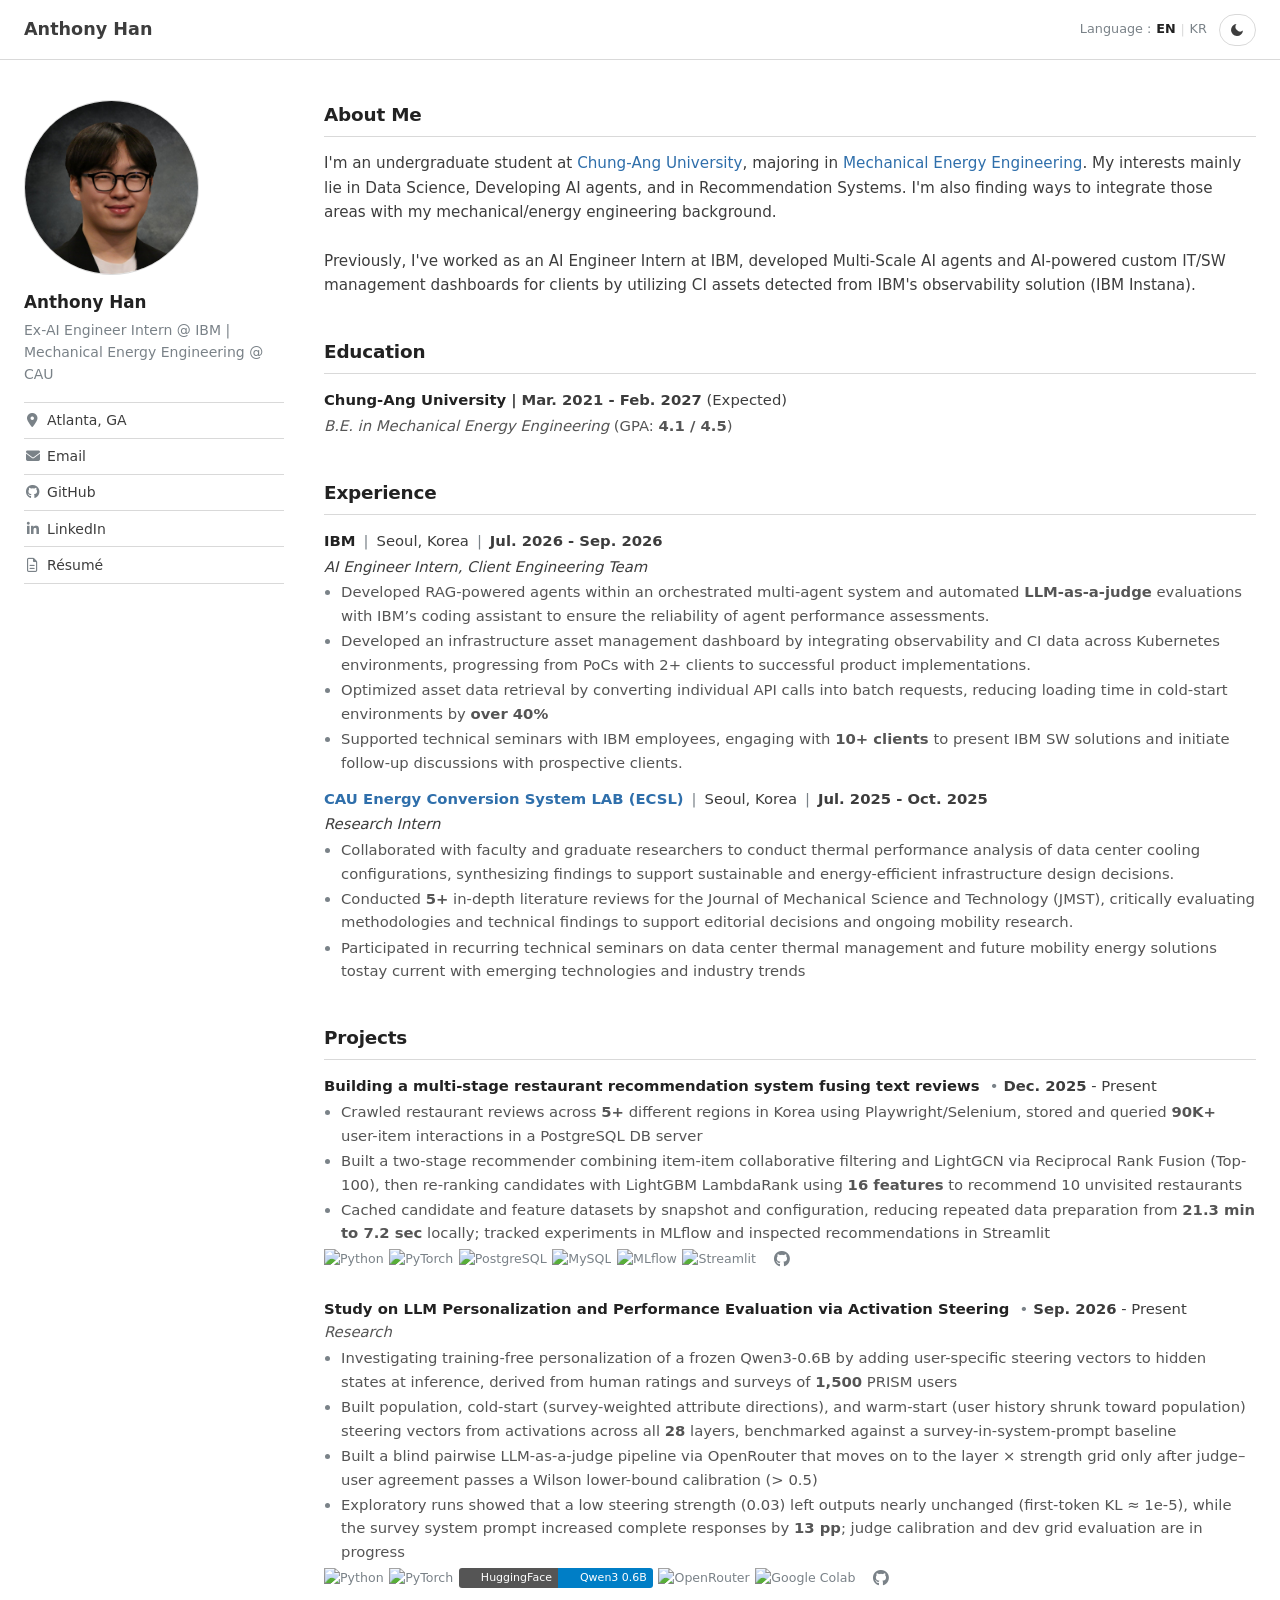
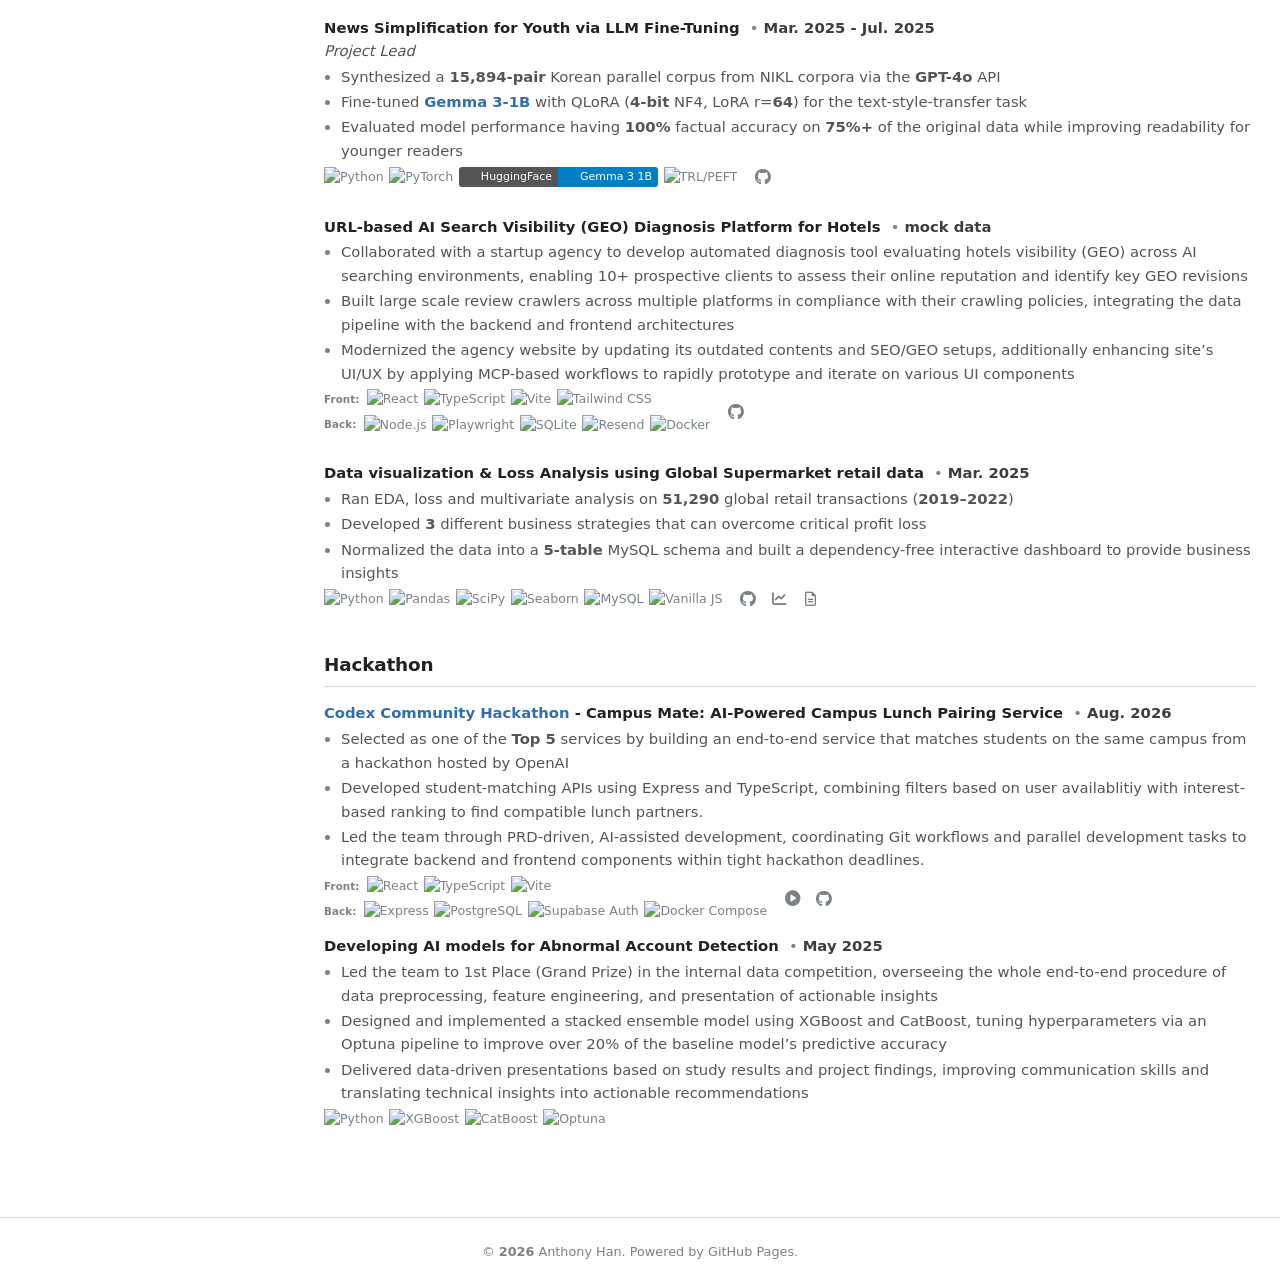
==== index.html @ dbdeabed "a" ====
<!DOCTYPE html>
<html lang="ko" class="no-js" data-theme="light" data-lang="ko"><head>
<meta charset="utf-8">
<meta name="viewport" content="width=device-width, initial-scale=1.0">
<script src="assets/js/analytics.js"></script>

  <!-- ==== EDIT: 사이트 제목 / 설명 ==== -->
  <title>Anthony Han</title>
  <meta name="description" content="Personal homepage">
  <meta name="author" content="Anthony Han">

  <meta property="og:type" content="website">
  <meta property="og:title" content="Anthony Han">
  <meta property="og:description" content="Personal homepage">
  <!-- EDIT: 커스텀 도메인을 다시 연결하면 아래 두 주소도 같이 바꿔주세요 -->
  <meta property="og:url" content="https://han942.github.io/website/">

  <link rel="canonical" href="https://han942.github.io/website/">
  <link rel="stylesheet" as="style" crossorigin href="https://cdn.jsdelivr.net/gh/orioncactus/pretendard@v1.3.9/dist/web/variable/pretendardvariable.min.css">
  <link rel="stylesheet" href="assets/css/style.css">
  <link rel="stylesheet" href="https://cdn.jsdelivr.net/npm/@fortawesome/fontawesome-free@6/css/all.min.css" as="style" onload="this.onload=null;this.rel='stylesheet'">
  <noscript><link rel="stylesheet" href="https://cdn.jsdelivr.net/npm/@fortawesome/fontawesome-free@6/css/all.min.css"></noscript>

  <!-- 저장된 테마/언어를 렌더링 전에 적용 (깜빡임 방지) -->
  <script>
    (function () {
      var d = document.documentElement;

      var theme = localStorage.getItem('theme');
      if (theme !== 'dark' && theme !== 'light') {
        theme = window.matchMedia('(prefers-color-scheme: dark)').matches ? 'dark' : 'light';
      }
      d.setAttribute('data-theme', theme);

      // 첫 화면은 항상 영어로 시작한다.
      // Always open the homepage in English. The language switch remains
      // available for the current session.
      var lang = 'en';
      d.setAttribute('data-lang', lang);
      d.lang = lang;
    })();
  </script>
</head>

<body>
  <!-- ============================= MASTHEAD ============================= -->
  <div class="masthead">
    <div class="masthead__inner-wrap">
      <a class="site-title" href="./"><span class="en">Anthony Han</span><span class="ko">한승원</span></a>

      <div class="masthead__actions">
        <!-- 언어 전환: 현재 언어가 강조 표시됨 -->
        <div class="lang-switch">
          <span class="lang-switch__label">Language :</span>
          <button class="lang-opt" type="button" data-set-lang="en">EN</button>
          <span class="lang-switch__sep">|</span>
          <button class="lang-opt" type="button" data-set-lang="ko">KR</button>
        </div>
        <!-- 다크 모드 전환 -->
        <button id="theme-toggle" class="icon-btn" type="button" aria-label="Toggle dark mode">
          <svg class="icon-moon" viewBox="0 0 24 24" width="16" height="16" aria-hidden="true">
            <path fill="currentColor" d="M21 12.8A9 9 0 1 1 11.2 3a7 7 0 0 0 9.8 9.8z"></path>
          </svg>
          <svg class="icon-sun" viewBox="0 0 24 24" width="16" height="16" aria-hidden="true">
            <circle cx="12" cy="12" r="4.2" fill="currentColor"></circle>
            <g stroke="currentColor" stroke-width="1.8" stroke-linecap="round">
              <path d="M12 2.5v2.2M12 19.3v2.2M4.2 4.2l1.6 1.6M18.2 18.2l1.6 1.6M2.5 12h2.2M19.3 12h2.2M4.2 19.8l1.6-1.6M18.2 5.8l1.6-1.6"></path>
            </g>
          </svg>
        </button>
      </div>
    </div>
  </div>

  <div id="main" class="initial-content">
    <div class="page__wrap">

      <!-- ============================ SIDEBAR ============================ -->
      <aside class="sidebar sticky">
        <div class="author">
          <div class="author__avatar">
            <!-- EDIT: 프로필 사진은 assets/images/anthony_image.jpg 파일을 교체 -->
            <img src="assets/images/anthony_image.jpg" alt="Profile photo">
          </div>

          <div class="author__content">
            <h3 class="author__name"><span class="en">Anthony Han</span><span class="ko">한승원</span></h3>
            <!-- EDIT: 한 줄 소개 (직함 @ 소속) -->
            <div class="author__bio">
              <p>
                <span class="en">Ex-AI Engineer Intern @ IBM | Mechanical Energy Engineering @ CAU</span><span class="ko">Ex-AI Engineer Intern @ IBM | Mechanical Energy Engineering @ CAU</span>
              </p>
            </div>
          </div>

          <div class="author__urls-wrapper">
            <ul class="author__urls social-icons">
              <!-- EDIT: 위치 / 링크들. 필요 없는 항목은 <li> 통째로 삭제 -->
              <li><i class="fas fa-fw fa-map-marker-alt" aria-hidden="true"></i><span class="en">Atlanta, GA</span><span class="ko">Atlanta, GA</span></li>
              <li><a href="mailto:hananthony1@gmail.com"><i class="fas fa-fw fa-envelope" aria-hidden="true"></i><span class="label"><span class="en">Email</span><span class="ko">Email</span></span></a></li>
              <li><a href="https://github.com/han942"><i class="fab fa-fw fa-github" aria-hidden="true"></i><span class="label">GitHub</span></a></li>
              <li><a href="https://www.linkedin.com/in/anthonyseunghan/"><i class="fab fa-fw fa-linkedin-in" aria-hidden="true"></i><span class="label">LinkedIn</span></a></li>
              <li><a href="assets/files/cv.pdf"><i class="far fa-fw fa-file-alt" aria-hidden="true"></i><span class="label"><span class="en">Résumé</span><span class="ko">Résumé</span></span></a></li>
            </ul>
          </div>
        </div>
      </aside>

      <!-- ============================ CONTENT ============================ -->
      <article class="page">
        <section class="page__content">

          <!-- ------------------------- ABOUT ME ------------------------- -->
          <div id="about" class="section">
            <h5 class="section-title"><span class="en">About Me</span><span class="ko">소개</span></h5>
            <hr class="sep">
            <!-- EDIT: 자기소개 문단. 현재 소속/전공 → 관심 분야 → 하고 있는 일 순서로 쓰면 자연스럽습니다. -->
            <p class="en">
              I'm an undergraduate student at <a href="https://neweng.cau.ac.kr/index.do">Chung-Ang University</a>, majoring in
              <a href="https://www.cau.ac.kr/cms/FR_CON/index.do?CONTENTS_NO=5&amp;MENU_ID=1030&amp;P_TAB_NO=5&amp;TAB_NO=0">Mechanical Energy Engineering</a>. My interests mainly lie in
              Data Science, Developing AI agents, and in Recommendation Systems. I'm also finding ways to integrate those areas with my mechanical/energy engineering background.<br> <br>
              Previously, I've worked as an AI Engineer Intern at IBM, developed Multi-Scale AI agents and
              AI-powered custom IT/SW management dashboards for clients by utilizing CI assets detected from IBM's observability solution (IBM Instana).
            </p>
            <p class="ko">
              저는<a href="https://neweng.cau.ac.kr/index.do"> 중앙대학교 </a>에서 <a href="https://www.cau.ac.kr/cms/FR_CON/index.do?CONTENTS_NO=5&amp;MENU_ID=1030&amp;P_TAB_NO=5&amp;TAB_NO=0">에너지시스템공학부 발전기계전공</a>을 전공하고 있는 한승원 입니다.
              데이터 사이언스, AI 에이전트 개발, 추천 시스템 분야에 관심이 있으며, 동시에 이 분야들을 기계공학 지식과 접목할
              방법을 찾고 있습니다. <br><br>
              이전에 IBM에서 AI 엔지니어 인턴으로 일하며 사내 Multi-Scale AI Agent를 개발 및 평가하고, IBM Instana에서 감지한 CI 정보를 토대로
              AI 기술을 활용하여 기업용 IT 자산관리 (ITAM) Custom 대시보드를 개발한 경험이 있습니다.
            </p>
          </div>

          <!-- ------------------------- EDUCATION ------------------------ -->
          <div id="edu" class="section">
            <h5 class="section-title"><span class="en">Education</span><span class="ko">학력</span></h5>
            <hr class="sep">
            <ul class="my_list no-top-level-bullets">
              <li>
                <strong class="title"><span class="en">Chung-Ang University</span><span class="ko">중앙대학교 </span></strong><b> |</b>&nbsp;<span class="en"><strong>Mar. 2021 - Feb. 2027</strong> (Expected)</span><span class="ko"><strong>2021. 3 - 2027. 2</strong> (Expected)</span>
                <ul class="inner-ul">
                  <li class="inner-li">
                    <span class="en"><i>B.E. in Mechanical Energy Engineering</i> (GPA: <strong>4.1 / 4.5</strong>)</span><span class="ko"><i>B.E. - 에너지시스템공학부 발전기계전공</i> (학점: <strong>4.1 / 4.5</strong>)</span>
                  </li>
                </ul>
              </li>
              <li class="education-high-school">
                <strong class="title"><span class="en">Joong-Dong High School</span><span class="ko">중동고등학교 |&nbsp;</span></strong><span class="ko"><strong>2018. 3 - 2021. 2</strong></span>
                <ul class="inner-ul">
                  <li class="inner-li"><span class="en"><i>Natural Science Track</i></span><span class="ko"></span></li>
                </ul>
              </li>
            </ul>
          </div>

          <!-- ------------------------ EXPERIENCES ----------------------- -->
          <div id="exp" class="section">
            <h5 class="section-title"><span class="en">Experience</span><span class="ko">경력</span></h5>
            <hr class="sep">
            <ul class="my_list no-top-level-bullets">
              <li>
                <div class="experience-heading">
                  <strong class="title"><span class="en">IBM</span><span class="ko">IBM</span></strong>
                  <span class="experience-sep" aria-hidden="true">|</span>
                  <span class="experience-location en">Seoul, Korea</span><span class="experience-location ko">Seoul, Korea</span>
                  <span class="experience-sep" aria-hidden="true">|</span><span class="experience-date en"><strong>Jul. 2026 - Sep. 2026</strong></span><span class="experience-date ko"><strong>Jul. 2026 - Sep. 2026</strong></span>
                  <span class="experience-role en"><i>AI Engineer Intern, Client Engineering Team</i></span><span class="experience-role ko"><i>AI Engineer Intern, Client Engineering Team</i></span>
                </div>
                <ul class="inner-ul bullets">
                  <li class="inner-li">
                    <span class="en">Developed RAG-powered agents within an orchestrated multi-agent system and automated <strong>LLM-as-a-judge</strong> evaluations with IBM’s coding assistant to ensure the reliability of agent performance assessments.</span>
                    <span class="ko">Agentic workflow 및 Vector DB (Milvus,Astra)를 비롯한 RAG 기술을 활용하여 Multi-Agent 시스템을 구축하고, trace 정보를 활용하여 각 Agent 간 평가 프로세스를 표준화하고 빠른 개발이 가능하게 함</span>
                </li>
                  <li class="inner-li">
                    <span class="en">Developed an infrastructure asset management dashboard by integrating observability and CI data across Kubernetes environments, progressing from PoCs with 2+ clients to successful product implementations.</span>
                      <span class="ko">IBM Instana의 CI 자산 데이터를 활용한 AI 기반 Custom 대시보드 구축 및 <b>2+</b>&nbsp;고객사에 PoC (개념 검증) 진행</span>
                  </li>
                  <li class="inner-li">
                    <span class="en">Optimized asset data retrieval by converting individual API calls into batch requests, reducing loading time in cold-start environments by <b>over 40%</b></span>
                    <span class="ko">자산 API 호출 과정을 개선하여 첫 화면까지의 로딩 시간을 90% 이상 단축하고, 전체 자산 수집 시간을 40% 이상 단축함</span>
                  </li>
                  <li class="inner-li">
                    <span class="en">Supported technical seminars with IBM employees, engaging with <b>10+ clients</b> to present IBM SW solutions and initiate follow-up discussions with prospective clients.</span>
                    <span class="ko">IBM SW 제품을 소개하는 세미나 및 컨퍼런스에 참석하여 10개 이상의 실무 담당자에게 제품을 소개하고, 이후 제품 도입 미팅을 주선함</span>
                  </li>
                </ul>
              </li>
              <li>
                <div class="experience-heading">
                  <strong class="title"><span class="en"><a href="https://ecsl.cau.ac.kr/">CAU Energy Conversion System LAB (ECSL)</a></span><span class="ko"><a href="https://ecsl.cau.ac.kr/">CAU Energy Conversion System LAB (ECSL)</a></span></strong>
                  <span class="experience-sep" aria-hidden="true">|</span>
                  <span class="experience-location en">Seoul, Korea</span><span class="experience-location ko">Seoul, Korea</span>
                  <span class="experience-sep" aria-hidden="true">|</span><span class="experience-date en"><strong>Jul. 2025 - Oct. 2025</strong></span><span class="experience-date ko"><strong>Jul. 2025 - Oct. 2025</strong></span>
                  <span class="experience-role en"><i>Research Intern</i></span><span class="experience-role ko"><i>Research Intern</i></span>
                </div>
                <ul class="inner-ul bullets">
                  <li class="inner-li">
                    <span class="en">Collaborated with faculty and graduate researchers to conduct thermal performance analysis of data center cooling configurations, synthesizing findings to support sustainable and energy-efficient infrastructure design decisions.</span>
                    <span class="ko">한국 전기 연구원에서 발표된 보고서를 바탕으로 폐 석탄 화력 발전소를 지속 가능한 AI 데이터 센터로 변환하는 사업의 기술 검토 수행 및
                      Meta(사)의 맴브레인 기반 <a href="https://engineering.fb.com/2018/06/05/data-center-engineering/statepoint-liquid-cooling/">State-Point Liquid Cooling(SPLC)</a> 냉각 방식을 차용하여 고밀도 AI 데이터 센터의 효율적 열 관리에 기여
                    </span>
                  </li>
                  <li class="inner-li">
                    <span class="en">Conducted <strong>5+</strong> in-depth literature reviews for the Journal of Mechanical Science and Technology (JMST), critically
                    evaluating methodologies and technical findings to support editorial decisions and ongoing mobility research.</span>
                    <span class="ko">대한기계학회 영문 학술지 (<i>JMST</i>)에 투고되는 <strong>5편 이상</strong>의 논문 리뷰 및 해당 방법론, 기술적 결과에 대한 비판적 평가를 통해 논문 승인 과정에 참여함</span>
                  </li>
                  <li class="inner-li">
                    <span class="en"> Participated in recurring technical seminars on data center thermal management and future mobility energy solutions tostay current with emerging technologies and industry trends</span>
                    <span class="ko">연구실 구성원과 협력하여 데이터 센터 냉각 기술에 대한 열 성능 분석을 통해 지속가능한 효율적인 에너지 인프라 설계의 의사결정에 관여함</span>
                  </li>
                </ul>
              </li>
            </ul>
          </div>

          <!-- ------------------------- PROJECTS ------------------------- -->
          <div id="projects" class="section">
            <h5 class="section-title"><span class="en">Projects</span><span class="ko">프로젝트</span></h5>
            <hr class="sep">
            <ul class="my_list no-top-level-bullets">
              <li>
                <strong class="title">
                  <span class="en">Building a multi-stage restaurant recommendation system fusing text reviews</span>
                  <span class="ko">방문·평점 이력 기반 Multi-Stage 맛집 추천 시스템 개발</span>
                </strong>
                <span class="dot-sep">•</span><span class="en"><strong>Dec. 2025</strong> - Present</span><span class="ko"><strong>2025. 12</strong> - 현재</span>
                <ul class="inner-ul bullets">
                  <li class="inner-li">
                    <span class="en">Crawled restaurant reviews across <strong>5+</strong> different regions in Korea using Playwright/Selenium, stored and queried <strong>90K+</strong> user-item interactions in a PostgreSQL DB server</span>
                    <span class="ko"> 전국 5개 지역을 대상으로 Selenium 맛집 사이트의 자동화 크롤링을 통해 데이터를 수집하고, 이를 PostgreSQL DB에 저장하여 실 사용자 리뷰 데이터셋을 구축함</span>
                  </li>
                  <li class="inner-li">
                    <span class="en">Built a two-stage recommender combining item-item collaborative filtering and LightGCN via Reciprocal Rank Fusion (Top-100), then re-ranking candidates with LightGBM LambdaRank using <strong>16 features</strong> to recommend 10 unvisited restaurants</span>
                    <span class="ko">Item-item 협업 필터링과 LightGCN의 후보 순위를 RRF로 결합하고(Top-100), <strong>16개 feature</strong>를 활용한 LightGBM LambdaRank 재정렬로 미방문 식당 10개를 추천하는 2-Stage 시스템을 구현함</span>
                  </li>
                  <li class="inner-li">
                    <span class="en">Cached candidate and feature datasets by snapshot and configuration, reducing repeated data preparation from <strong>21.3 min to 7.2 sec</strong> locally; tracked experiments in MLflow and inspected recommendations in Streamlit</span>
                    <span class="ko">Snapshot·설정별 후보와 feature 데이터를 캐싱하여 로컬 반복 실행의 데이터 준비 시간을 <strong>21.3분에서 7.2초</strong>로 단축하고, MLflow 실험 추적과 Streamlit 추천 결과 조회 기능을 구축함</span>
                  </li>
                </ul>
                <div class="meta">
                  <span class="tech-stack" aria-label="Tech stack">
                    <img src="https://img.shields.io/badge/Python-3776AB?logo=python&amp;logoColor=white" alt="Python" loading="lazy">
                    <img src="https://img.shields.io/badge/PyTorch-EE4C2C?logo=pytorch&amp;logoColor=white" alt="PyTorch" loading="lazy">
                    <img src="https://img.shields.io/badge/PostgreSQL-336791?logo=postgresql&amp;logoColor=white" alt="PostgreSQL" loading="lazy">
                    <img src="https://img.shields.io/badge/MySQL-4479A1?logo=mysql&amp;logoColor=white" alt="MySQL" loading="lazy">
                    <img src="https://img.shields.io/badge/MLflow-0194E2?logo=mlflow&amp;logoColor=white" alt="MLflow" loading="lazy">
                    <img src="https://img.shields.io/badge/Streamlit-FF4B4B?logo=streamlit&amp;logoColor=white" alt="Streamlit" loading="lazy">
                  </span>
                  <a class="project-link project-link--code" href="https://github.com/han942/ai-ds-projects/tree/main/projects/rating_recsys" title="View source code on GitHub">
                    <i class="fab fa-github" aria-hidden="true"></i>
                    <span class="sr-only en">Code</span><span class="sr-only ko">코드</span>
                  </a>
                </div>
              </li>
              <li>
                <strong class="title">
                  <span class="en">Study on LLM Personalization and Performance Evaluation via Activation Steering</span>
                  <span class="ko">Activation Steering을 활용한 LLM 개인화 및 성능에 대한 연구</span>
                </strong>
                <span class="dot-sep">•</span><span class="en"><strong>Sep. 2026</strong> - Present</span><span class="ko"><strong>2026. 9</strong> - 현재</span>
                <div class="role"><i><span class="en">Research</span><span class="ko">연구</span></i></div>
                <ul class="inner-ul bullets">
                  <li class="inner-li">
                    <span class="en">Investigating training-free personalization of a frozen Qwen3-0.6B by adding user-specific steering vectors to hidden states at inference, derived from human ratings and surveys of <strong>1,500</strong> PRISM users</span>
                    <span class="ko">가중치 학습 없이, PRISM 사용자 <strong>1,500명</strong>의 평점·설문으로 만든 사용자별 방향 벡터를 추론 시 hidden state에 더해 고정된 Qwen3-0.6B의 응답을 개인화하는 방법을 연구 중</span>
                  </li>
                  <li class="inner-li">
                    <span class="en">Built population, cold-start (survey-weighted attribute directions), and warm-start (user history shrunk toward population) steering vectors from activations across all <strong>28</strong> layers, benchmarked against a survey-in-system-prompt baseline</span>
                    <span class="ko"><strong>28개</strong> 레이어 전체의 활성값으로 population, cold-start(설문 가중 attribute 방향), warm-start(사용자 이력 + population 수축) steering 벡터를 구성하고, 설문을 system prompt로 넣는 방식과 비교함</span>
                  </li>
                  <li class="inner-li">
                    <span class="en">Built a blind pairwise LLM-as-a-judge pipeline via OpenRouter that moves on to the layer × strength grid only after judge–user agreement passes a Wilson lower-bound calibration (&gt; 0.5)</span>
                    <span class="ko">OpenRouter 기반 LLM-as-a-judge 쌍비교 파이프라인(조건 비공개, A/B 순서 무작위)을 구축하고, judge–사용자 일치도의 Wilson 하한이 0.5를 넘을 때만 레이어 × 강도 탐색으로 넘어가도록 설계함</span>
                  </li>
                  <li class="inner-li">
                    <span class="en">Exploratory runs showed that a low steering strength (0.03) left outputs nearly unchanged (first-token KL ≈ 1e-5), while the survey system prompt increased complete responses by <strong>13 pp</strong>; judge calibration and dev grid evaluation are in progress</span>
                    <span class="ko">탐색 평가에서 낮은 강도(0.03)는 출력을 거의 바꾸지 못했고(첫 토큰 KL ≈ 1e-5), 설문 system prompt는 완결 응답을 <strong>13%p</strong> 늘림을 확인함. 현재 judge calibration과 dev grid 평가를 진행 중</span>
                  </li>
                </ul>
                <div class="meta">
                  <span class="tech-stack" aria-label="Tech stack">
                    <img src="https://img.shields.io/badge/Python-3776AB?logo=python&amp;logoColor=white" alt="Python" loading="lazy">
                    <img src="https://img.shields.io/badge/PyTorch-EE4C2C?logo=pytorch&amp;logoColor=white" alt="PyTorch" loading="lazy">
                    <span class="model-badge" aria-label="Hugging Face, Qwen3 0.6B">
                      <span class="model-badge__label">
                        <img src="https://cdn.simpleicons.org/huggingface/FFFFFF" alt="" aria-hidden="true" loading="lazy">
                        HuggingFace
                      </span>
                      <span class="model-badge__model">
                        <img src="https://cdn.simpleicons.org/qwen/FFFFFF" alt="" aria-hidden="true" loading="lazy">
                        Qwen3 0.6B
                      </span>
                    </span>
                    <img src="https://img.shields.io/badge/OpenRouter-6467F2?logo=openrouter&amp;logoColor=white" alt="OpenRouter" loading="lazy">
                    <img src="https://img.shields.io/badge/Google%20Colab-F9AB00?logo=googlecolab&amp;logoColor=black" alt="Google Colab" loading="lazy">
                  </span>
                  <a class="project-link project-link--code" href="https://github.com/han942/Personalized_LLM_Research/tree/llm/seungwon" title="View source code on GitHub">
                    <i class="fab fa-github" aria-hidden="true"></i>
                    <span class="sr-only en">Code</span><span class="sr-only ko">코드</span>
                  </a>
                </div>
              </li>
              <li>
                <strong class="title">
                  <span class="en">News Simplification for Youth via LLM Fine-Tuning</span>
                  <span class="ko">LLM Fine tuning을 활용한 청소년 맞춤 뉴스 번역</span>
                </strong>
                <span class="dot-sep">•</span><span class="en"><strong>Mar. 2025 - Jul. 2025</strong></span><span class="ko"><strong>2025. 3 - 2025. 7</strong></span>
                <div class="role"><i><span class="en">Project Lead</span><span class="ko">Project Lead</span></i></div>
                <ul class="inner-ul bullets">
                  <li class="inner-li">
                    <span class="en">Synthesized a <strong>15,894-pair</strong> Korean parallel corpus from NIKL corpora via the <strong>GPT-4o</strong> API</span>
                    <span class="ko">국립국어원 말뭉치 데이터와 <strong>GPT-4o</strong> API를 활용해 모델 학습을 위한 <strong>15,894쌍</strong>의 한국어 병렬 코퍼스 구축</span>
                  </li>
                  <li class="inner-li">
                    <span class="en">Fine-tuned <a href="https://huggingface.co/google/gemma-3-1b-it"><strong>Gemma 3-1B</strong></a> with QLoRA (<strong>4-bit</strong> NF4, LoRA r=<strong>64</strong>) for the text-style-transfer task</span>
                    <span class="ko"><a href="https://huggingface.co/google/gemma-3-1b-it"><strong>Gemma 3-1B</strong></a>를 QLoRA(<strong>4-bit</strong> NF4, LoRA r=<strong>64</strong>)로 Fine-tuning하여 청소년에 맞는 어휘로 변환 (Text-Style-Transfer)&nbsp;</span>
                  </li>
                  <li class="inner-li">
                    <span class="en">Evaluated model performance having <strong>100%</strong> factual accuracy on <strong>75%+</strong> of the original data while improving readability for younger readers</span>
                    <span class="ko">전체 데이터의 <strong>75%+</strong>가 넘는 샘플에서 원문의 숫자, 금액, 비율을 100% 보존하면서 어려운 한자 및 행정 용어를 청소년 수준에 맞게 순화함</span>
                  </li>
                </ul>
                <div class="meta">
                  <span class="tech-stack" aria-label="Tech stack">
                    <img src="https://img.shields.io/badge/Python-3776AB?logo=python&amp;logoColor=white" alt="Python" loading="lazy">
                    <img src="https://img.shields.io/badge/PyTorch-EE4C2C?logo=pytorch&amp;logoColor=white" alt="PyTorch" loading="lazy">
                    <span class="model-badge" aria-label="Hugging Face, Google Gemini, Gemma 3 1B">
                      <span class="model-badge__label">
                        <img src="https://cdn.simpleicons.org/huggingface/FFFFFF" alt="" aria-hidden="true" loading="lazy">
                        HuggingFace
                      </span>
                      <span class="model-badge__model">
                        <img src="https://cdn.simpleicons.org/googlegemini/FFFFFF" alt="" aria-hidden="true" loading="lazy">
                        Gemma 3 1B
                      </span>
                    </span>
                    <img src="https://img.shields.io/badge/TRL%2FPEFT-E36209?logo=huggingface&amp;logoColor=white" alt="TRL/PEFT" loading="lazy">
                  </span>
                  <a class="project-link project-link--code" href="https://github.com/han942/ai-ds-projects/tree/main/projects/NLP_Newspaper_CUAI" title="View source code on GitHub">
                    <i class="fab fa-github" aria-hidden="true"></i>
                    <span class="sr-only en">Code</span><span class="sr-only ko">코드</span>
                  </a>
                </div>
              </li>
              <li>
                <!-- EDIT: <mock data> 부분(기간, bullet)을 실제 내용으로 교체 -->
                <strong class="title">
                  <span class="en">URL-based AI Search Visibility (GEO) Diagnosis Platform for Hotels</span>
                  <span class="ko">URL 기반 호텔 AI 검색 노출도(GEO) 진단 파이프라인 구축</span>
                </strong>
                <span class="dot-sep">•</span><span class="en"><strong>mock data</strong></span><span class="ko"><strong>&lt;mock data&gt;</strong></span>
                <ul class="inner-ul bullets">
                  <li class="inner-li">
                    <span class="en">Collaborated with a startup agency to develop automated diagnosis tool evaluating hotels visibility (GEO) across AI searching environments, enabling 10+ prospective clients to assess their online reputation and identify key GEO revisions</span>
                    <span class="ko">(주) Kaicore와 협업하여 AI 검색 환경에서 호텔의 노출도 GEO를 평가하는 자동 진단 도구를 개발하고, 10곳 이상의 고객사의 온라인 평판을 분석하고 핵심 개선 사항을 도출할 수 있도록 지원함</span>
                  </li>
                  <li class="inner-li">
                    <span class="en">Built large scale review crawlers across multiple platforms in compliance with their crawling policies, integrating the data pipeline with the backend and frontend architectures</span>
                    <span class="ko">사용자 친화적인 UI/UX를 중심으로 Agency 웹사이트를 개선하고, 오픈소스 AI 에이전트 기반 디자인 개발 도구와 MCP workflow를 활용해 다양한 컴포넌트를 신속하게 적용하여 고도화함</span>
                  </li>
                  <li class="inner-li">
                    <span class="en">Modernized the agency website by updating its outdated contents and SEO/GEO setups, additionally enhancing site’s UI/UX by applying MCP-based workflows to rapidly prototype and iterate on various UI components</span>
                    <span class="ko">&lt;mock data&gt;</span>
                  </li>
                </ul>
                <div class="meta">
                  <span class="tech-stack tech-stack--grouped" aria-label="Tech stack">
                    <span class="tech-stack-group">
                      <span class="tech-stack-label"><span class="en">Front:</span><span class="ko">프론트:</span></span>
                      <span class="tech-stack-items">
                        <img src="https://img.shields.io/badge/React-20232A?logo=react&amp;logoColor=61DAFB" alt="React" loading="lazy">
                        <img src="https://img.shields.io/badge/TypeScript-3178C6?logo=typescript&amp;logoColor=white" alt="TypeScript" loading="lazy">
                        <img src="https://img.shields.io/badge/Vite-646CFF?logo=vite&amp;logoColor=white" alt="Vite" loading="lazy">
                        <img src="https://img.shields.io/badge/Tailwind%20CSS-06B6D4?logo=tailwindcss&amp;logoColor=white" alt="Tailwind CSS" loading="lazy">
                      </span>
                    </span>
                    <span class="tech-stack-group">
                      <span class="tech-stack-label"><span class="en">Back:</span><span class="ko">백엔드:</span></span>
                      <span class="tech-stack-items">
                        <img src="https://img.shields.io/badge/Node.js-339933?logo=nodedotjs&amp;logoColor=white" alt="Node.js" loading="lazy">
                        <img src="https://img.shields.io/badge/Playwright-2EAD33" alt="Playwright" loading="lazy">
                        <img src="https://img.shields.io/badge/SQLite-003B57?logo=sqlite&amp;logoColor=white" alt="SQLite" loading="lazy">
                        <img src="https://img.shields.io/badge/Resend-000000?logo=resend&amp;logoColor=white" alt="Resend" loading="lazy">
                        <img src="https://img.shields.io/badge/Docker-2496ED?logo=docker&amp;logoColor=white" alt="Docker" loading="lazy">
                      </span>
                    </span>
                  </span>
                  <a class="project-link project-link--code" href="https://github.com/kaicore-labs/review-crawler" title="View source code on GitHub">
                    <i class="fab fa-github" aria-hidden="true"></i>
                    <span class="sr-only en">Code</span><span class="sr-only ko">코드</span>
                  </a>
                </div>
              </li>
              <li>
                <strong class="title">
                  <span class="en">Data visualization &amp; Loss Analysis using Global Supermarket retail data</span><span class="ko">글로벌 슈퍼마켓 유통 데이터 손실 분석 및 해결책을 담은 비즈니스 대시보드 개발</span>
                </strong>
                <span class="dot-sep">•</span><span class="en"><strong>Mar. 2025</strong></span><span class="ko"><strong>2025. 3</strong></span>
                <ul class="inner-ul bullets">
                  <li class="inner-li">
                    <span class="en">Ran EDA, loss and multivariate analysis on <strong>51,290</strong> global retail transactions (<strong>2019–2022</strong>)</span><span class="ko"><strong>51,290건</strong>의 글로벌 소매 거래 데이터(<strong>2019–2022</strong>)에 대한 EDA와 상세 분석을 통해 KPI 핵심 지표 도출</span>
                  </li>
                  <li class="inner-li">
                    <span class="en">Developed <strong>3</strong> different business strategies that can overcome critical profit loss</span><span class="ko">손실 분석을 통해 핵심 수익 손실을 개선할 수 있는 <strong>3가지</strong> 비즈니스 전략을 이끌어냄</span>
                  </li>
                  <li class="inner-li">
                    <span class="en">Normalized the data into a <strong>5-table</strong> MySQL schema and built a dependency-free interactive dashboard to provide business insights</span><span class="ko">데이터를 <strong>5개 테이블</strong>의 MySQL 정규화 스키마로 재구성하고 의존성 없는 인터랙티브 대시보드 제작</span>
                  </li>
                </ul>
                <div class="meta">
                  <span class="tech-stack" aria-label="Tech stack">
                    <img src="https://img.shields.io/badge/Python-3776AB?logo=python&amp;logoColor=white" alt="Python" loading="lazy">
                    <img src="https://img.shields.io/badge/Pandas-150458?logo=pandas&amp;logoColor=white" alt="Pandas" loading="lazy">
                    <img src="https://img.shields.io/badge/SciPy-0C55A5?logo=scipy&amp;logoColor=white" alt="SciPy" loading="lazy">
                    <img src="https://img.shields.io/badge/Seaborn-4C72B0" alt="Seaborn" loading="lazy">
                    <img src="https://img.shields.io/badge/MySQL-4479A1?logo=mysql&amp;logoColor=white" alt="MySQL" loading="lazy">
                    <img src="https://img.shields.io/badge/Vanilla%20JS-F7DF1E?logo=javascript&amp;logoColor=black" alt="Vanilla JS" loading="lazy">
                  </span>
                  <a class="project-link project-link--code" href="https://github.com/han942/ai-ds-projects/tree/main/projects/Global_Supermarket_Analysis" title="View source code on GitHub">
                    <i class="fab fa-github" aria-hidden="true"></i>
                    <span class="sr-only en">Code</span><span class="sr-only ko">코드</span>
                  </a>
                  <a class="project-link" href="projects/global-supermarket/dashboard.html" target="_blank" rel="noopener" title="Open dashboard">
                    <i class="fas fa-chart-line" aria-hidden="true"></i>
                    <span class="sr-only en">Dashboard</span><span class="sr-only ko">대시보드</span>
                  </a>
                  <a class="project-link" href="https://github.com/han942/ai-ds-projects/blob/main/projects/Global_Supermarket_Analysis/Global_Supermarket_Analysis.pdf" title="Read project report">
                    <i class="far fa-file-lines" aria-hidden="true"></i>
                    <span class="sr-only en">Report</span><span class="sr-only ko">리포트</span>
                  </a>
                </div>
              </li>
            </ul>
          </div>

          <!-- ------------------------- HACKATHON ------------------------ -->
          <div id="hackathons" class="section">
            <h5 class="section-title"><span class="en">Hackathon</span><span class="ko">해커톤</span></h5>
            <hr class="sep">
            <ul class="my_list">
              <li>
                <strong class="title">
                  <span class="en"><a href="https://codex-community-korea.skysplit.chatgpt.site/en/hackathon/seoul-2026">Codex Community Hackathon</a> - Campus Mate: AI-Powered Campus Lunch Pairing Service</span><span class="ko"><a href="https://codex-community-korea.skysplit.chatgpt.site/en/hackathon/seoul-2026">Codex Community Hackathon</a> - Campus Mate: AI 기반 캠퍼스 점심 매칭 서비스</span>
                </strong>
                <span class="dot-sep">•</span><span class="en"><strong>Aug. 2026</strong></span><span class="ko"><strong>2026. 8</strong></span>
                <ul class="inner-ul bullets">
                  <li class="inner-li">
                    <span class="en">Selected as one of the <strong>Top 5</strong> services by building an end-to-end service that matches students on the same campus from a hackathon hosted by OpenAI</span><span class="ko">OpenAI가 주최한 해커톤에서 교내 대학생 친구 매칭 서비스의 MVP 개발 및 참가 팀 중 <strong>Top 5</strong>&nbsp;서비스 중 하나로 선정됨 </span>
                  </li>
                  <li class="inner-li">
                    <span class="en">Developed student-matching APIs using Express and TypeScript, combining filters based on user availablitiy with interest-based ranking to find compatible lunch partners.</span><span class="ko">날짜·시간·만남 시간·예산·분위기를 자연어로 이해해 점심 제안까지 연결하는 AI 흐름 설계</span>
                  </li>
                  <li class="inner-li">
                    <span class="en">Led the team through PRD-driven, AI-assisted development, coordinating Git workflows and parallel development tasks to integrate backend and frontend components within tight hackathon deadlines.</span><span class="ko">시간표·선호 시간 관리, 공통 공강 계산, 장소 추천, 제안 수락·거절·취소 상태 처리 구현</span>
                  </li>
                </ul>
                <div class="meta">
                  <span class="tech-stack tech-stack--grouped" aria-label="Tech stack">
                    <span class="tech-stack-group">
                      <span class="tech-stack-label"><span class="en">Front:</span><span class="ko">프론트:</span></span>
                      <span class="tech-stack-items">
                        <img src="https://img.shields.io/badge/React-20232A?logo=react&amp;logoColor=61DAFB" alt="React" loading="lazy">
                        <img src="https://img.shields.io/badge/TypeScript-3178C6?logo=typescript&amp;logoColor=white" alt="TypeScript" loading="lazy">
                        <img src="https://img.shields.io/badge/Vite-646CFF?logo=vite&amp;logoColor=white" alt="Vite" loading="lazy">
                      </span>
                    </span>
                    <span class="tech-stack-group">
                      <span class="tech-stack-label"><span class="en">Back:</span><span class="ko">백엔드:</span></span>
                      <span class="tech-stack-items">
                        <img src="https://img.shields.io/badge/Express-000000?logo=express&amp;logoColor=white" alt="Express" loading="lazy">
                        <img src="https://img.shields.io/badge/PostgreSQL-4169E1?logo=postgresql&amp;logoColor=white" alt="PostgreSQL" loading="lazy">
                        <img src="https://img.shields.io/badge/Supabase%20Auth-3ECF8E?logo=supabase&amp;logoColor=black" alt="Supabase Auth" loading="lazy">
                        <img src="https://img.shields.io/badge/Docker%20Compose-2496ED?logo=docker&amp;logoColor=white" alt="Docker Compose" loading="lazy">
                      </span>
                    </span>
                  </span>
                  <a class="project-link project-link--demo" href="https://campusmate.site" title="Open live demo">
                    <i class="fas fa-circle-play" aria-hidden="true"></i>
                    <span class="sr-only en">Live Demo</span><span class="sr-only ko">데모</span>
                  </a>
                  <a class="project-link project-link--code" href="https://github.com/han942/codex-hackathon" title="View source code on GitHub">
                    <i class="fab fa-github" aria-hidden="true"></i>
                    <span class="sr-only en">Code</span><span class="sr-only ko">코드</span>
                  </a>
                </div>
              </li>
              <li>
                <strong class="title">
                  <span class="en">Developing AI models for Abnormal Account Detection</span>
                  <span class="ko">사기 계좌 탐지를 위한 AI 모델 개발</span>
                </strong>
                <span class="dot-sep">•</span><span class="en"><strong>May 2025</strong></span><span class="ko"><strong>2025. 05</strong></span>
                <ul class="inner-ul bullets">
                  <li class="inner-li">
                    <span class="en">Led the team to 1st Place (Grand Prize) in the internal data competition, overseeing the whole end-to-end procedure of data preprocessing, feature engineering, and presentation of actionable insights</span>
                    <span class="ko">비정상적인 계좌 거래 개설 탐지를 위한 AI 모델을 개발하는 해커톤에 참가하여 대상 1등을 수상함</span>
                  </li>
                  <li class="inner-li">
                    <span class="en">Designed and implemented a stacked ensemble model using XGBoost and CatBoost, tuning hyperparameters via an Optuna pipeline to improve over 20% of the baseline model’s predictive accuracy</span>
                    <span class="ko">XGBoost 모델과 CatBoost 모델을 앙상블 (Ensemble)한 모델을 개발하였고, Optuna를 활용한 하이퍼파라미터 튜닝을 통해 Baseline 대비 20% 높은 예측 성능 개선을 이룸</span>
                  </li>
                  <li class="inner-li">
                    <span class="en">Delivered data-driven presentations based on study results and project findings, improving communication skills and translating technical insights into actionable recommendations</span>
                    <span class="ko">데이터 기반으로 도출된 모델 선정 이유와 개발 과정, 변수 선택의 통계적 근거를 설명하는 발표를 진행함</span>
                  </li>
                </ul>
                <div class="meta">
                  <span class="tech-stack" aria-label="Tech stack">
                    <img src="https://img.shields.io/badge/Python-3776AB?logo=python&amp;logoColor=white" alt="Python" loading="lazy">
                    <img src="https://img.shields.io/badge/XGBoost-189FDD" alt="XGBoost" loading="lazy">
                    <img src="https://img.shields.io/badge/CatBoost-FFCC00" alt="CatBoost" loading="lazy">
                    <img src="https://img.shields.io/badge/Optuna-2C5BB4?logo=optuna&amp;logoColor=white" alt="Optuna" loading="lazy">
                  </span>
                  <!-- EDIT: GitHub 저장소가 있으면 아래 링크의 GITHUB_URL을 바꾸고 주석 해제
                  <a class="project-link project-link--code" href="GITHUB_URL" title="View source code on GitHub">
                    <i class="fab fa-github" aria-hidden="true"></i>
                    <span class="sr-only en">Code</span><span class="sr-only ko">코드</span>
                  </a>
                  -->
                </div>
              </li>
            </ul>
          </div>

        </section>
      </article>
    </div>
  </div>

  <!-- ============================== FOOTER ============================== -->
  <div id="footer" class="page__footer">
    <footer>
      <p class="copyright">
        © <strong><span id="year">2026</span></strong> <span class="en">Anthony Han</span><span class="ko">한승원</span>.
        <span class="en">Powered by GitHub Pages.</span><span class="ko">GitHub Pages로 운영합니다.</span>
      </p>
    </footer>
  </div>

  <script>
    document.getElementById('year').textContent = new Date().getFullYear();

    (function () {
      var d = document.documentElement;

      document.getElementById('theme-toggle').addEventListener('click', function () {
        var next = d.getAttribute('data-theme') === 'dark' ? 'light' : 'dark';
        d.setAttribute('data-theme', next);
        localStorage.setItem('theme', next);
      });

      Array.prototype.forEach.call(document.querySelectorAll('[data-set-lang]'), function (btn) {
        btn.addEventListener('click', function () {
          var next = btn.getAttribute('data-set-lang');
          d.setAttribute('data-lang', next);
          d.lang = next;
        });
      });
    })();
  </script>



</body></html>
---- assets/css/style.css ----
/* =========================================================
   Personal homepage — layout inspired by the Minimal Mistakes
   author-sidebar theme (left profile column + right content).
   Supports a light/dark theme and an EN/KO language switch.
   ========================================================= */

/* ------------------------------ Palette ------------------------------- */
:root {
  --bg: #ffffff;
  --text: #3d3d3d;
  --strong: #222222;
  --detail: #555555;
  --muted: #7a8288;
  --link: #2f6fab;
  --link-hover: #1a4a75;
  --border: rgba(130, 130, 130, 0.3);
  --btn-hover: rgba(130, 130, 130, 0.12);
  /* GitHub-inspired colors for project stack labels. */
  --stack-python: #3572a5;
  --stack-pytorch: #ee4c2c;
  --stack-selenium: #43b02a;
  --stack-pandas: #6f42c1;
  --stack-transformers: #d4a72c;
  --stack-trl: #e36209;
  --stack-openai: #10a37f;
  --stack-scipy: #4d77cf;
  --stack-seaborn: #4c72b0;
  --stack-javascript: #c9a227;
  --stack-db: #39ff14;
  --stack-react: #149eca;
  --stack-typescript: #3178c6;
  --stack-vite: #9b66ff;
  --stack-express: #555555;
  --stack-postgresql: #336791;
  --stack-supabase: #3ecf8e;
  --stack-docker: #2496ed;
  --masthead-h: 60px;
  --sans: "Pretendard Variable", Pretendard, -apple-system, BlinkMacSystemFont,
          system-ui, Roboto, "Helvetica Neue", "Segoe UI", "Apple SD Gothic Neo",
          "Noto Sans KR", "Malgun Gothic", "Apple Color Emoji", "Segoe UI Emoji",
          "Segoe UI Symbol", sans-serif;
}

html[data-theme="dark"] {
  color-scheme: dark;
  --bg: #15171c;
  --text: #c9ced6;
  --strong: #e8ebef;
  --detail: #a8aeb8;
  --muted: #868e99;
  --link: #7cb0f0;
  --link-hover: #a6cbf7;
  --border: rgba(150, 155, 165, 0.25);
  --btn-hover: rgba(200, 205, 215, 0.12);
}

/* --------------------------- Language switch -------------------------- */
/* English is the default when no language has been chosen yet. */
html[data-lang="ko"] .en { display: none; }
html:not([data-lang="ko"]) .ko { display: none; }
html:not([data-lang="ko"]) .education-high-school { display: none; }

/* Korean typography refinements */
html[data-lang="ko"],
.ko {
  word-break: keep-all;
  overflow-wrap: break-word;
  letter-spacing: -0.015em;
}

* { box-sizing: border-box; }

html { font-size: 16px; -webkit-text-size-adjust: 100%; }

/* Keep icon-only project links accessible to screen readers. */
.sr-only {
  position: absolute;
  width: 1px;
  height: 1px;
  padding: 0;
  margin: -1px;
  overflow: hidden;
  clip: rect(0, 0, 0, 0);
  white-space: nowrap;
  border: 0;
}

body {
  margin: 0;
  padding-top: var(--masthead-h);
  font-family: var(--sans);
  font-size: 1rem;
  line-height: 1.6;
  color: var(--text);
  background: var(--bg);
  -webkit-font-smoothing: antialiased;
  -moz-osx-font-smoothing: grayscale;
  text-rendering: optimizeLegibility;
  transition: background-color 0.2s ease, color 0.2s ease;
}

a { color: var(--link); text-decoration: none; }
a:hover { color: var(--link-hover); text-decoration: underline; }

p { margin: 0 0 1em; }

/* ------------------------------ Masthead ------------------------------ */
.masthead {
  position: fixed;
  top: 0; left: 0; right: 0;
  z-index: 20;
  height: var(--masthead-h);
  background: var(--bg);
  border-bottom: 1px solid var(--border);
  transition: background-color 0.2s ease;
}

.masthead__inner-wrap {
  max-width: 1280px;
  margin: 0 auto;
  padding: 0 1.5rem;
  height: 100%;
  display: flex;
  align-items: center;
  justify-content: space-between;
  gap: 1rem;
}

.site-title {
  font-weight: 700;
  font-size: 1.1rem;
  color: var(--text);
}
.site-title:hover { text-decoration: none; color: var(--link); }

/* --------------------------- Toggle buttons --------------------------- */
.masthead__actions {
  display: flex;
  align-items: center;
  gap: 0.75rem;
}

/* Language : EN | KR */
.lang-switch {
  display: flex;
  align-items: center;
  gap: 0.3rem;
  font-size: 0.8rem;
  color: var(--muted);
  white-space: nowrap;
}

.lang-switch__sep { color: var(--border); }

.lang-opt {
  padding: 0;
  font: inherit;
  color: var(--muted);
  background: none;
  border: 0;
  cursor: pointer;
}

.lang-opt:hover { color: var(--link); }
.lang-opt:focus-visible { outline: 2px solid var(--link); outline-offset: 2px; }

/* Highlight the active language (English is the default). */
html[data-lang="ko"] .lang-opt[data-set-lang="ko"],
html:not([data-lang="ko"]) .lang-opt[data-set-lang="en"] {
  color: var(--strong);
  font-weight: 700;
  cursor: default;
}

.icon-btn {
  display: inline-flex;
  align-items: center;
  justify-content: center;
  gap: 0.3rem;
  min-width: 2rem;
  height: 2rem;
  padding: 0 0.6rem;
  font: inherit;
  font-size: 0.8rem;
  line-height: 1;
  color: var(--text);
  background: transparent;
  border: 1px solid var(--border);
  border-radius: 999px;
  cursor: pointer;
  transition: background-color 0.15s ease, color 0.15s ease;
}

.icon-btn:hover { background: var(--btn-hover); }
.icon-btn:focus-visible { outline: 2px solid var(--link); outline-offset: 2px; }

/* Show the moon in light mode, the sun in dark mode. */
.icon-btn .icon-sun { display: none; }
html[data-theme="dark"] .icon-btn .icon-moon { display: none; }
html[data-theme="dark"] .icon-btn .icon-sun { display: block; }

/* ------------------------------- Layout ------------------------------- */
.page__wrap {
  max-width: 1280px;
  margin: 0 auto;
  padding: 2.5rem 1.5rem 3rem;
  display: flex;
  align-items: flex-start;
  gap: 2.5rem;
}

.sidebar {
  flex: 0 0 260px;
  width: 260px;
  font-size: 0.875rem;
}

.sidebar.sticky {
  position: sticky;
  top: calc(var(--masthead-h) + 2rem);
}

.page { flex: 1 1 auto; min-width: 0; }

/* ------------------------------- Author ------------------------------- */
.author__avatar { margin-bottom: 1rem; }

.author__avatar img {
  display: block;
  width: 175px;
  max-width: 100%;
  height: auto;
  aspect-ratio: 1 / 1;
  object-fit: cover;
  border-radius: 50%;
  border: 1px solid var(--border);
}

.author__name {
  margin: 0 0 0.25rem;
  font-size: 1.05rem;
  font-weight: 700;
  line-height: 1.4;
  color: var(--strong);
}

.author__bio { margin-bottom: 1rem; color: var(--muted); }
.author__bio p { margin: 0; font-size: 0.875rem; }

.author__urls {
  list-style: none;
  margin: 0;
  padding: 0;
  border-top: 1px solid var(--border);
}

.author__urls li {
  padding: 0.4rem 0;
  font-size: 0.875rem;
  border-bottom: 1px solid var(--border);
}

.author__urls a { color: var(--text); }
.author__urls a:hover { color: var(--link); text-decoration: none; }
.author__urls i { color: var(--muted); margin-right: 0.35rem; }

/* ------------------------------ Sections ------------------------------ */
.section { margin-bottom: 2.5rem; }

.section-title {
  margin: 0 0 0.35em;
  font-size: 1.15rem;
  font-weight: 700;
  letter-spacing: -0.01em;
  color: var(--strong);
}

hr.sep {
  border: 0;
  border-top: 1px solid var(--border);
  margin: 0 0 0.9em;
  width: 100%;
}

.page__content p { font-size: 0.95rem; }

/* Entry lists (Education / Experiences / Projects) */
.my_list {
  list-style: none;
  margin: 0.5em 0 0;
  padding-left: 0;
  font-size: 0.925rem;
}

.my_list > li { margin-bottom: 0.85em; }
/* Projects: space between one project's badge row and the next project's title */
#projects .my_list > li:not(:last-child) { margin-bottom: 1.8em; }
.my_list > li:last-child { margin-bottom: 0; }

.no-top-level-bullets {
  list-style: none;
  padding-left: 0;
}

.experience-heading {
  display: flex;
  flex-wrap: wrap;
  align-items: baseline;
  column-gap: 0.45rem;
  row-gap: 0.1rem;
}

.experience-sep {
  color: var(--muted);
  margin: 0 0.05rem;
}

.experience-role {
  flex-basis: 100%;
}

.title { font-weight: 700; color: var(--strong); }

.dot-sep { margin: 0 5px; color: var(--muted); }

.inner-ul {
  list-style: none;
  margin: 0.15em 0 0;
  padding-left: 0;
  color: var(--detail);
}

.inner-li { margin: 0; }

/* Bulleted detail list (used in Projects) */
.inner-ul.bullets {
  list-style: disc;
  padding-left: 1.15em;
}

.inner-ul.bullets .inner-li { margin-bottom: 0.1em; }
.inner-ul.bullets .inner-li::marker { color: var(--muted); }

/* Role / affiliation line above the bullets */
.role { color: var(--detail); }

/* Tech-stack + link line below the bullets */
.meta {
  margin-top: 0.3em;
  font-size: 0.85em;
  color: var(--muted);
}

.tech-stack {
  display: inline-flex;
  flex-wrap: wrap;
  align-items: center;
  gap: 0.35rem;
  margin-right: 0.45em;
  vertical-align: middle;
}

.tech-stack img {
  display: block;
  width: auto;
  height: 20px;
  max-width: 100%;
}

.model-badge {
  display: inline-flex;
  height: 20px;
  overflow: hidden;
  color: #fff;
  border-radius: 3px;
  font-family: Verdana, Geneva, "DejaVu Sans", sans-serif;
  font-size: 11px;
  line-height: 20px;
  white-space: nowrap;
}

.model-badge__label,
.model-badge__model {
  display: inline-flex;
  align-items: center;
  gap: 4px;
  padding: 0 6px;
}

.model-badge__label { background: #555; }
.model-badge__model { background: #007ec6; }

.model-badge img {
  width: 12px;
  height: 12px;
}

.tech-stack--grouped {
  display: inline-flex;
  flex-direction: column;
  align-items: flex-start;
  gap: 0.35rem;
  max-width: 100%;
  vertical-align: middle;
}

.tech-stack-group {
  display: inline-flex;
  align-items: center;
  gap: 0.45rem;
  max-width: 100%;
  min-width: 0;
}

.tech-stack-label {
  min-width: 0;
  color: var(--muted);
  font-size: 0.82em;
  font-weight: 600;
  letter-spacing: 0.01em;
}

.tech-stack-items {
  display: inline-flex;
  flex-wrap: wrap;
  align-items: center;
  gap: 0.35rem;
  min-width: 0;
  max-width: 100%;
}

.project-link {
  display: inline-flex;
  align-items: center;
  justify-content: center;
  width: 1.7em;
  height: 1.7em;
  margin-left: 0.45em;
  color: var(--muted);
  border-radius: 0.35em;
  vertical-align: middle;
  transition: color 0.15s ease, background-color 0.15s ease;
}

.project-link:hover {
  color: var(--link);
  background: var(--btn-hover);
  text-decoration: none;
}

.project-link:focus-visible {
  outline: 2px solid var(--link);
  outline-offset: 2px;
}

.project-link i { font-size: 1.15em; }

.project-link--code i { font-size: 1.3em; }

.project-link--demo i { font-size: 1.25em; }

.stack {
  margin-right: 0.35em;
  color: var(--muted);
  font-family: ui-monospace, SFMono-Regular, Menlo, Monaco, Consolas,
               "Liberation Mono", "Courier New", monospace;
  font-size: 0.95em;
}
.stack-item { font-weight: 600; }
.stack-python { color: var(--stack-python); }
.stack-pytorch { color: var(--stack-pytorch); }
.stack-selenium { color: var(--stack-selenium); }
.stack-pandas { color: var(--stack-pandas); }
.stack-transformers { color: var(--stack-transformers); }
.stack-trl { color: var(--stack-trl); }
.stack-openai { color: var(--stack-openai); }
.stack-scipy { color: var(--stack-scipy); }
.stack-seaborn { color: var(--stack-seaborn); }
.stack-javascript { color: var(--stack-javascript); }
.stack-react { color: var(--stack-react); }
.stack-typescript { color: var(--stack-typescript); }
.stack-vite { color: var(--stack-vite); }
.stack-express { color: var(--stack-express); }
.stack-postgresql { color: var(--stack-postgresql); }
.stack-supabase { color: var(--stack-supabase); }
.stack-docker { color: var(--stack-docker); }
.stack-db {
  color: var(--stack-db);
  text-shadow: 0 0 0.35em rgba(57, 255, 20, 0.35);
}
.stack::after { content: " ·"; }

/* ------------------------------- Footer ------------------------------- */
.page__footer {
  border-top: 1px solid var(--border);
  padding: 1.5rem;
  text-align: center;
}

.copyright {
  margin: 0;
  font-size: 0.8rem;
  color: var(--muted);
}

/* ------------------------------ Responsive ---------------------------- */
@media (max-width: 900px) {
  .page__wrap {
    flex-direction: column;
    gap: 2rem;
    padding-top: 2rem;
  }

  .sidebar {
    flex: none;
    width: 100%;
    position: static;
    text-align: center;
  }

  .sidebar.sticky { position: static; }

  .author__avatar img { margin: 0 auto; width: 140px; }

  .author__urls {
    display: flex;
    flex-wrap: wrap;
    justify-content: center;
    gap: 0 1.25rem;
    border-top: 0;
    padding-top: 0.5rem;
  }

  .author__urls li { border-bottom: 0; padding: 0.2rem 0; }
}
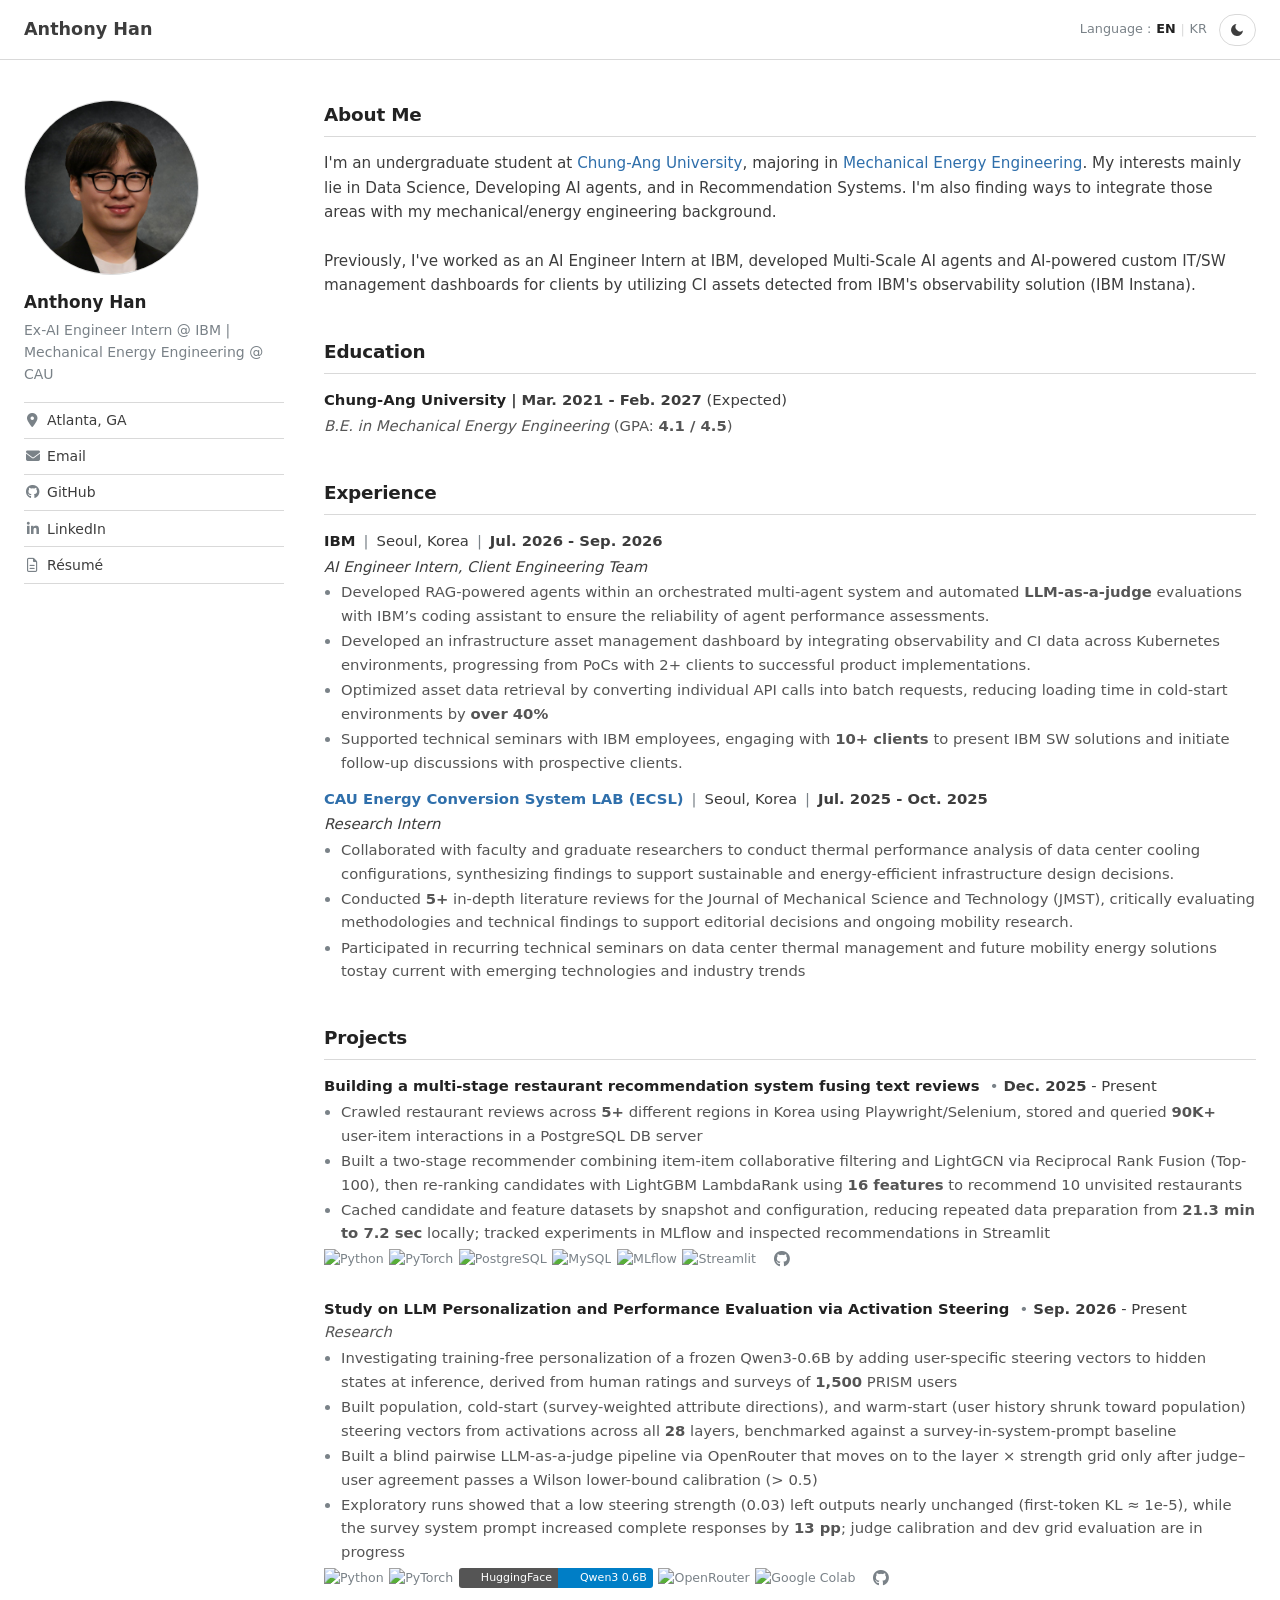
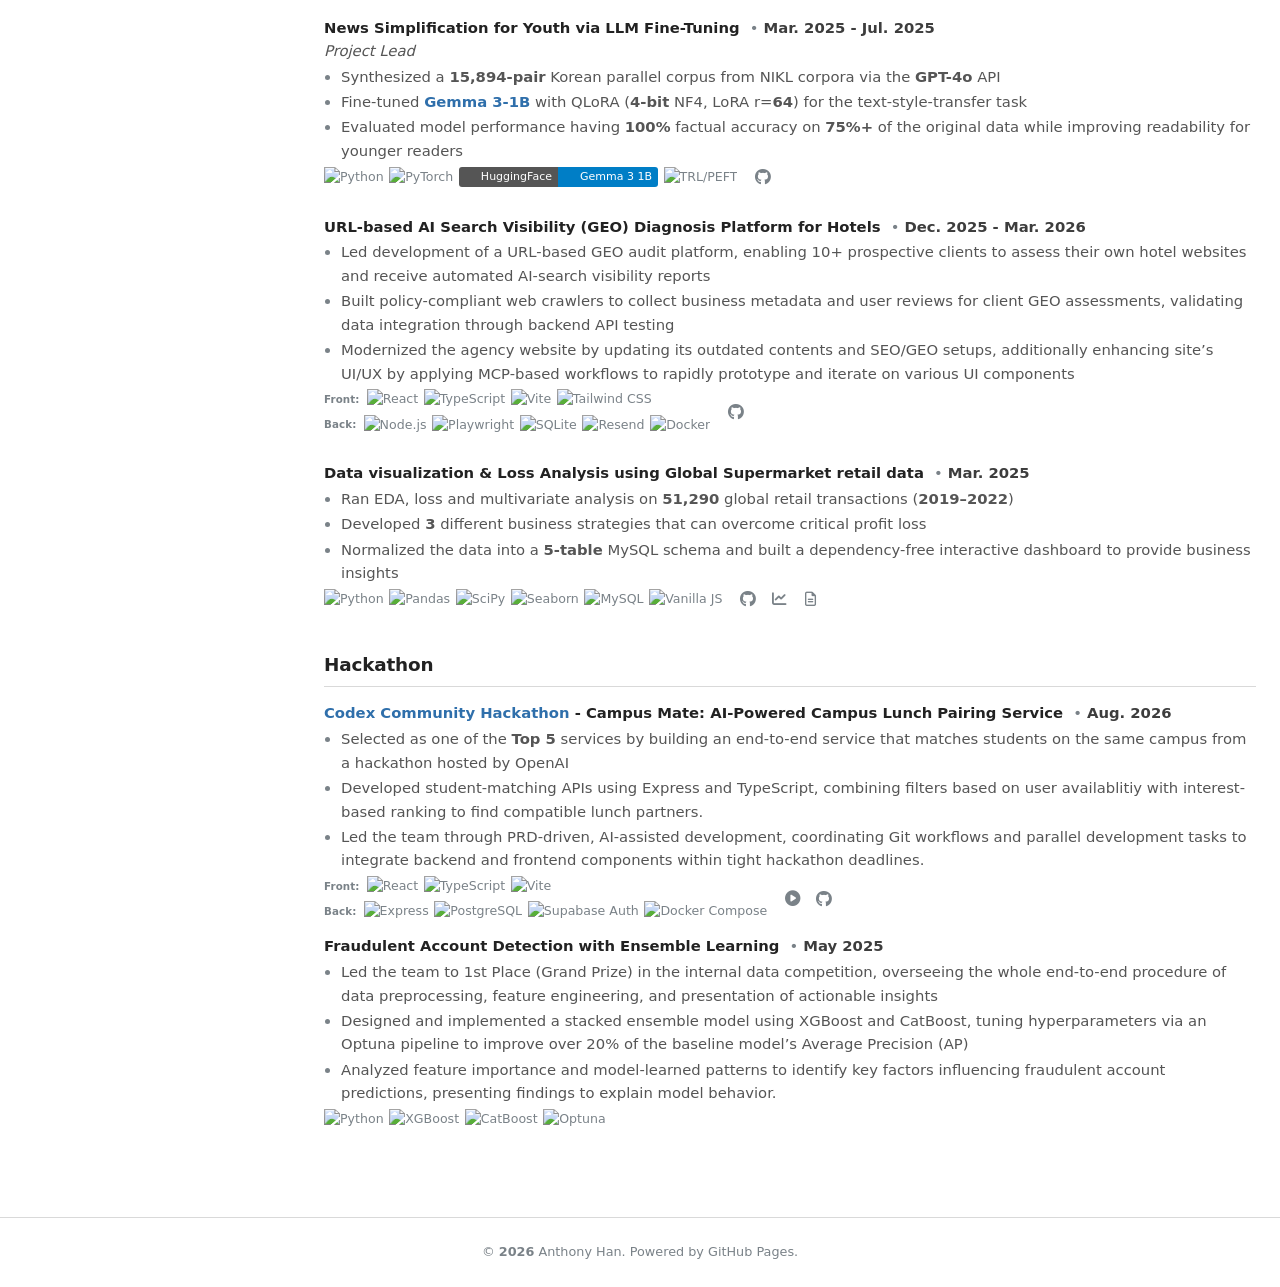
==== commit 0d31e78a: "- update" ====
--- a/index.html
+++ b/index.html
@@ -28,7 +28,7 @@
 
       var theme = localStorage.getItem('theme');
       if (theme !== 'dark' && theme !== 'light') {
-        theme = window.matchMedia('(prefers-color-scheme: dark)').matches ? 'dark' : 'light';
+        theme = 'light';
       }
       d.setAttribute('data-theme', theme);
 
@@ -349,16 +349,16 @@
                 <!-- EDIT: <mock data> 부분(기간, bullet)을 실제 내용으로 교체 -->
                 <strong class="title">
                   <span class="en">URL-based AI Search Visibility (GEO) Diagnosis Platform for Hotels</span>
-                  <span class="ko">URL 기반 호텔 AI 검색 노출도(GEO) 진단 파이프라인 구축</span>
-                </strong>
-                <span class="dot-sep">•</span><span class="en"><strong>mock data</strong></span><span class="ko"><strong>&lt;mock data&gt;</strong></span>
-                <ul class="inner-ul bullets">
-                  <li class="inner-li">
-                    <span class="en">Collaborated with a startup agency to develop automated diagnosis tool evaluating hotels visibility (GEO) across AI searching environments, enabling 10+ prospective clients to assess their online reputation and identify key GEO revisions</span>
-                    <span class="ko">(주) Kaicore와 협업하여 AI 검색 환경에서 호텔의 노출도 GEO를 평가하는 자동 진단 도구를 개발하고, 10곳 이상의 고객사의 온라인 평판을 분석하고 핵심 개선 사항을 도출할 수 있도록 지원함</span>
-                  </li>
-                  <li class="inner-li">
-                    <span class="en">Built large scale review crawlers across multiple platforms in compliance with their crawling policies, integrating the data pipeline with the backend and frontend architectures</span>
+                  <span class="ko">URL 기반 호텔 AI 검색 노출도(GEO) 진단 플랫폼 구축</span>
+                </strong>
+                <span class="dot-sep">•</span><span class="en"><strong>Dec. 2025 - Mar. 2026</strong></span><span class="ko"><strong>2025. 12 - 2026. 3</strong></span>
+                <ul class="inner-ul bullets">
+                  <li class="inner-li">
+                    <span class="en">Led development of a URL-based GEO audit platform, enabling 10+ prospective clients to assess their own hotel websites and receive automated AI-search visibility reports</span>
+                    <span class="ko">(주) Kaicore와 협업하여 AI 검색 환경에서 호텔의 노출도 GEO를 평가하는 자동 진단 도구를 개발하고, 10곳 이상의 고객사의 AI 검색 가능성을 분석하고 핵심 개선 사항을 도출할 수 있도록 지원함</span>
+                  </li>
+                  <li class="inner-li">
+                    <span class="en">Built policy-compliant web crawlers to collect business metadata and user reviews for client GEO assessments, validating data integration through backend API testing</span>
                     <span class="ko">사용자 친화적인 UI/UX를 중심으로 Agency 웹사이트를 개선하고, 오픈소스 AI 에이전트 기반 디자인 개발 도구와 MCP workflow를 활용해 다양한 컴포넌트를 신속하게 적용하여 고도화함</span>
                   </li>
                   <li class="inner-li">
@@ -401,13 +401,16 @@
                 <span class="dot-sep">•</span><span class="en"><strong>Mar. 2025</strong></span><span class="ko"><strong>2025. 3</strong></span>
                 <ul class="inner-ul bullets">
                   <li class="inner-li">
-                    <span class="en">Ran EDA, loss and multivariate analysis on <strong>51,290</strong> global retail transactions (<strong>2019–2022</strong>)</span><span class="ko"><strong>51,290건</strong>의 글로벌 소매 거래 데이터(<strong>2019–2022</strong>)에 대한 EDA와 상세 분석을 통해 KPI 핵심 지표 도출</span>
-                  </li>
-                  <li class="inner-li">
-                    <span class="en">Developed <strong>3</strong> different business strategies that can overcome critical profit loss</span><span class="ko">손실 분석을 통해 핵심 수익 손실을 개선할 수 있는 <strong>3가지</strong> 비즈니스 전략을 이끌어냄</span>
-                  </li>
-                  <li class="inner-li">
-                    <span class="en">Normalized the data into a <strong>5-table</strong> MySQL schema and built a dependency-free interactive dashboard to provide business insights</span><span class="ko">데이터를 <strong>5개 테이블</strong>의 MySQL 정규화 스키마로 재구성하고 의존성 없는 인터랙티브 대시보드 제작</span>
+                    <span class="en">Ran EDA, loss and multivariate analysis on <strong>51,290</strong> global retail transactions (<strong>2019–2022</strong>)</span>
+                    <span class="ko"><strong>51,290건</strong>의 글로벌 소매 거래 데이터(<strong>2019–2022</strong>)를 고객·상품·시장·주문·배송 정보로 분리하고, MySQL 기반 DB 설계 및 SQL을 활용한 데이터 적재/추출 파이프라인을 구축함</span>
+                  </li>
+                  <li class="inner-li">
+                    <span class="en">Developed <strong>3</strong> different business strategies that can overcome critical profit loss</span>
+                    <span class="ko"> EDA, 상관관계 분석 및 Loss Analysis를 통해 할인율, 상품군, 지역별 손익 분석을 통해 총손실의 68.2%를 차지한다는 핵심 변수 및 손실 패턴을 도출함</span>
+                  </li>
+                  <li class="inner-li">
+                    <span class="en">Normalized the data into a <strong>5-table</strong> MySQL schema and built a dependency-free interactive dashboard to provide business insights</span>
+                    <span class="ko">데이터 분석 결과를 바탕으로 할인 정책 및 상품 운영 전략을 포함한 3가지 비즈니스 개선 방안을 제안하고, 주요 성과 지표와 분석 결과를 시각화한 인터랙티브 대시보드 및 리포트 제작</span>
                   </li>
                 </ul>
                 <div class="meta">
@@ -489,21 +492,21 @@
               </li>
               <li>
                 <strong class="title">
-                  <span class="en">Developing AI models for Abnormal Account Detection</span>
+                  <span class="en">Fraudulent Account Detection with Ensemble Learning</span>
                   <span class="ko">사기 계좌 탐지를 위한 AI 모델 개발</span>
                 </strong>
                 <span class="dot-sep">•</span><span class="en"><strong>May 2025</strong></span><span class="ko"><strong>2025. 05</strong></span>
                 <ul class="inner-ul bullets">
                   <li class="inner-li">
                     <span class="en">Led the team to 1st Place (Grand Prize) in the internal data competition, overseeing the whole end-to-end procedure of data preprocessing, feature engineering, and presentation of actionable insights</span>
-                    <span class="ko">비정상적인 계좌 거래 개설 탐지를 위한 AI 모델을 개발하는 해커톤에 참가하여 대상 1등을 수상함</span>
-                  </li>
-                  <li class="inner-li">
-                    <span class="en">Designed and implemented a stacked ensemble model using XGBoost and CatBoost, tuning hyperparameters via an Optuna pipeline to improve over 20% of the baseline model’s predictive accuracy</span>
-                    <span class="ko">XGBoost 모델과 CatBoost 모델을 앙상블 (Ensemble)한 모델을 개발하였고, Optuna를 활용한 하이퍼파라미터 튜닝을 통해 Baseline 대비 20% 높은 예측 성능 개선을 이룸</span>
-                  </li>
-                  <li class="inner-li">
-                    <span class="en">Delivered data-driven presentations based on study results and project findings, improving communication skills and translating technical insights into actionable recommendations</span>
+                    <span class="ko">사기 계좌 개설 여부를 예측하는 AI 모델 개발 해커톤에 팀장으로 참가하여 데이터 전처리, Feature Engineering 및모델 개발 과정을 주도하며 최종 대상(1위)을 수상함</span>
+                  </li>
+                  <li class="inner-li">
+                    <span class="en">Designed and implemented a stacked ensemble model using XGBoost and CatBoost, tuning hyperparameters via an Optuna pipeline to improve over 20% of the baseline model’s Average Precision (AP)</span>
+                    <span class="ko">XGBoost와 CatBoost 기반 Ensemble 모델을 개발하고, Optuna 하이퍼파라미터 최적화를 통해 Baseline 대비 Average Precision(AP)을 20% 이상 개선함</span>
+                  </li>
+                  <li class="inner-li">
+                    <span class="en">Analyzed feature importance and model-learned patterns to identify key factors influencing fraudulent account predictions, presenting findings to explain model behavior.</span>
                     <span class="ko">데이터 기반으로 도출된 모델 선정 이유와 개발 과정, 변수 선택의 통계적 근거를 설명하는 발표를 진행함</span>
                   </li>
                 </ul>
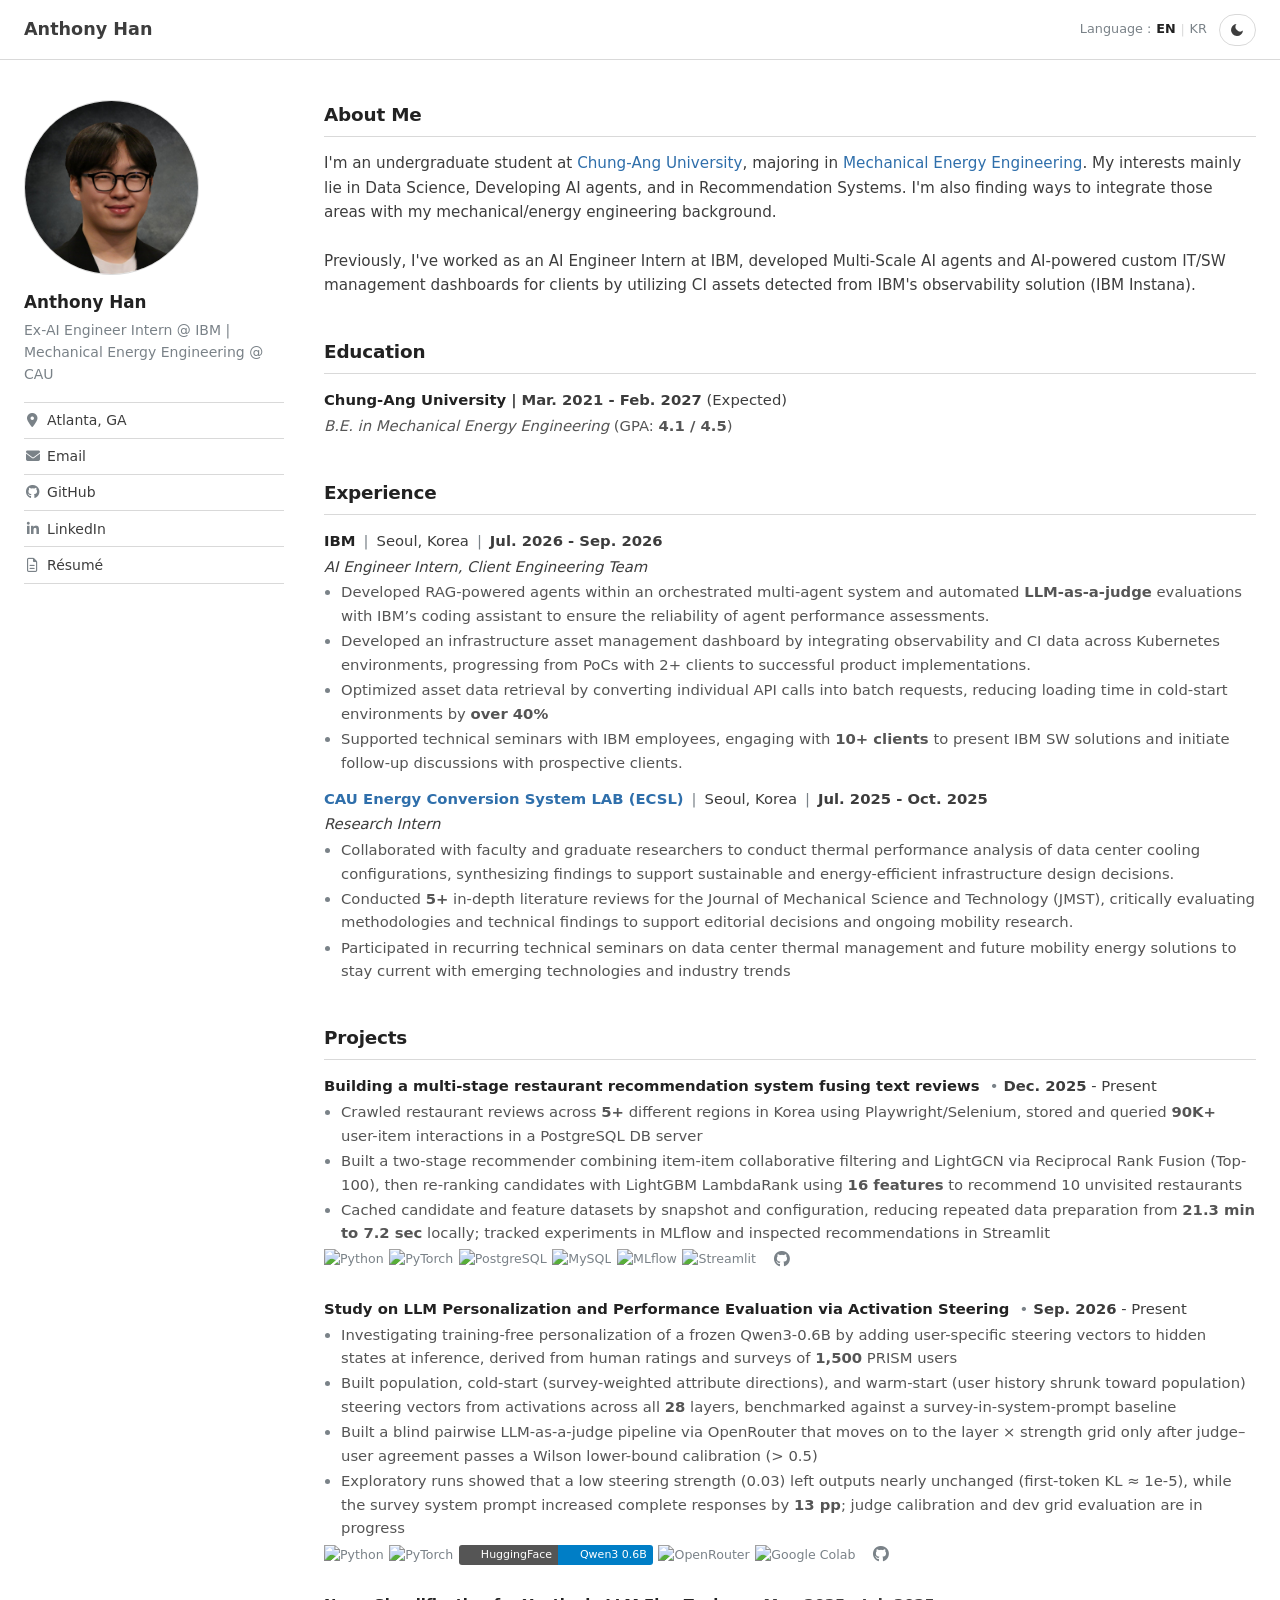
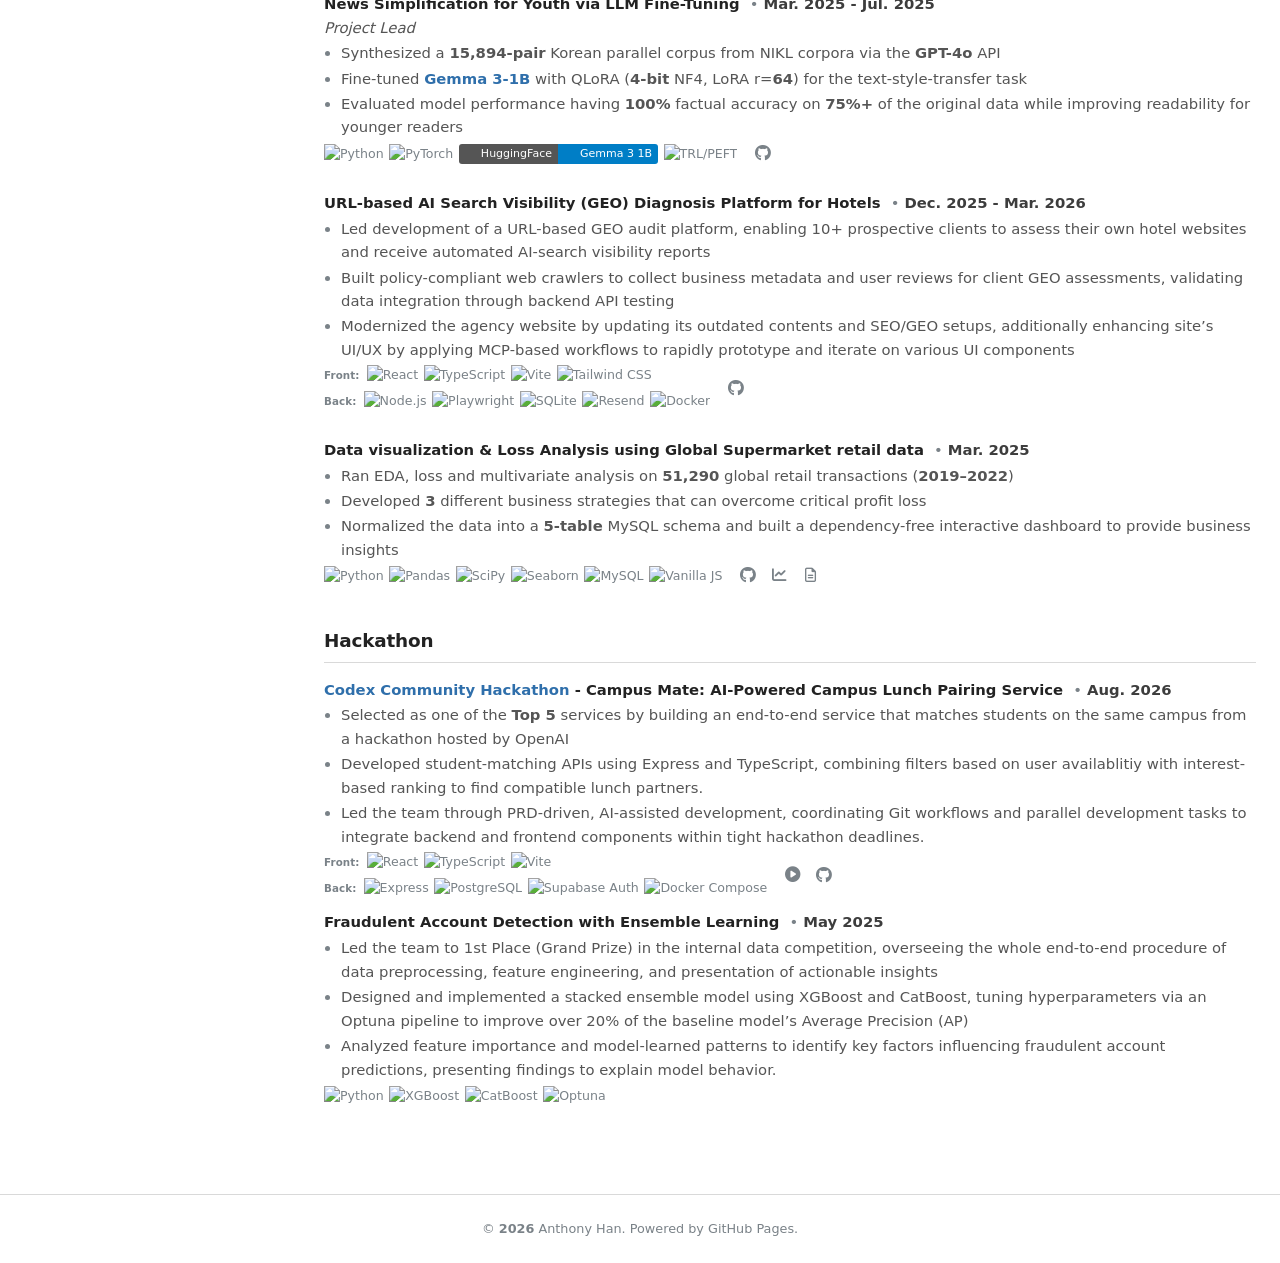
==== commit 04b685ca: "asd" ====
--- a/index.html
+++ b/index.html
@@ -206,7 +206,7 @@
                     <span class="ko">대한기계학회 영문 학술지 (<i>JMST</i>)에 투고되는 <strong>5편 이상</strong>의 논문 리뷰 및 해당 방법론, 기술적 결과에 대한 비판적 평가를 통해 논문 승인 과정에 참여함</span>
                   </li>
                   <li class="inner-li">
-                    <span class="en"> Participated in recurring technical seminars on data center thermal management and future mobility energy solutions tostay current with emerging technologies and industry trends</span>
+                    <span class="en"> Participated in recurring technical seminars on data center thermal management and future mobility energy solutions to stay current with emerging technologies and industry trends</span>
                     <span class="ko">연구실 구성원과 협력하여 데이터 센터 냉각 기술에 대한 열 성능 분석을 통해 지속가능한 효율적인 에너지 인프라 설계의 의사결정에 관여함</span>
                   </li>
                 </ul>
@@ -260,7 +260,7 @@
                   <span class="ko">Activation Steering을 활용한 LLM 개인화 및 성능에 대한 연구</span>
                 </strong>
                 <span class="dot-sep">•</span><span class="en"><strong>Sep. 2026</strong> - Present</span><span class="ko"><strong>2026. 9</strong> - 현재</span>
-                <div class="role"><i><span class="en">Research</span><span class="ko">연구</span></i></div>
+                <div class="role"><i><span class="en"></span><span class="ko"></span></i></div>
                 <ul class="inner-ul bullets">
                   <li class="inner-li">
                     <span class="en">Investigating training-free personalization of a frozen Qwen3-0.6B by adding user-specific steering vectors to hidden states at inference, derived from human ratings and surveys of <strong>1,500</strong> PRISM users</span>
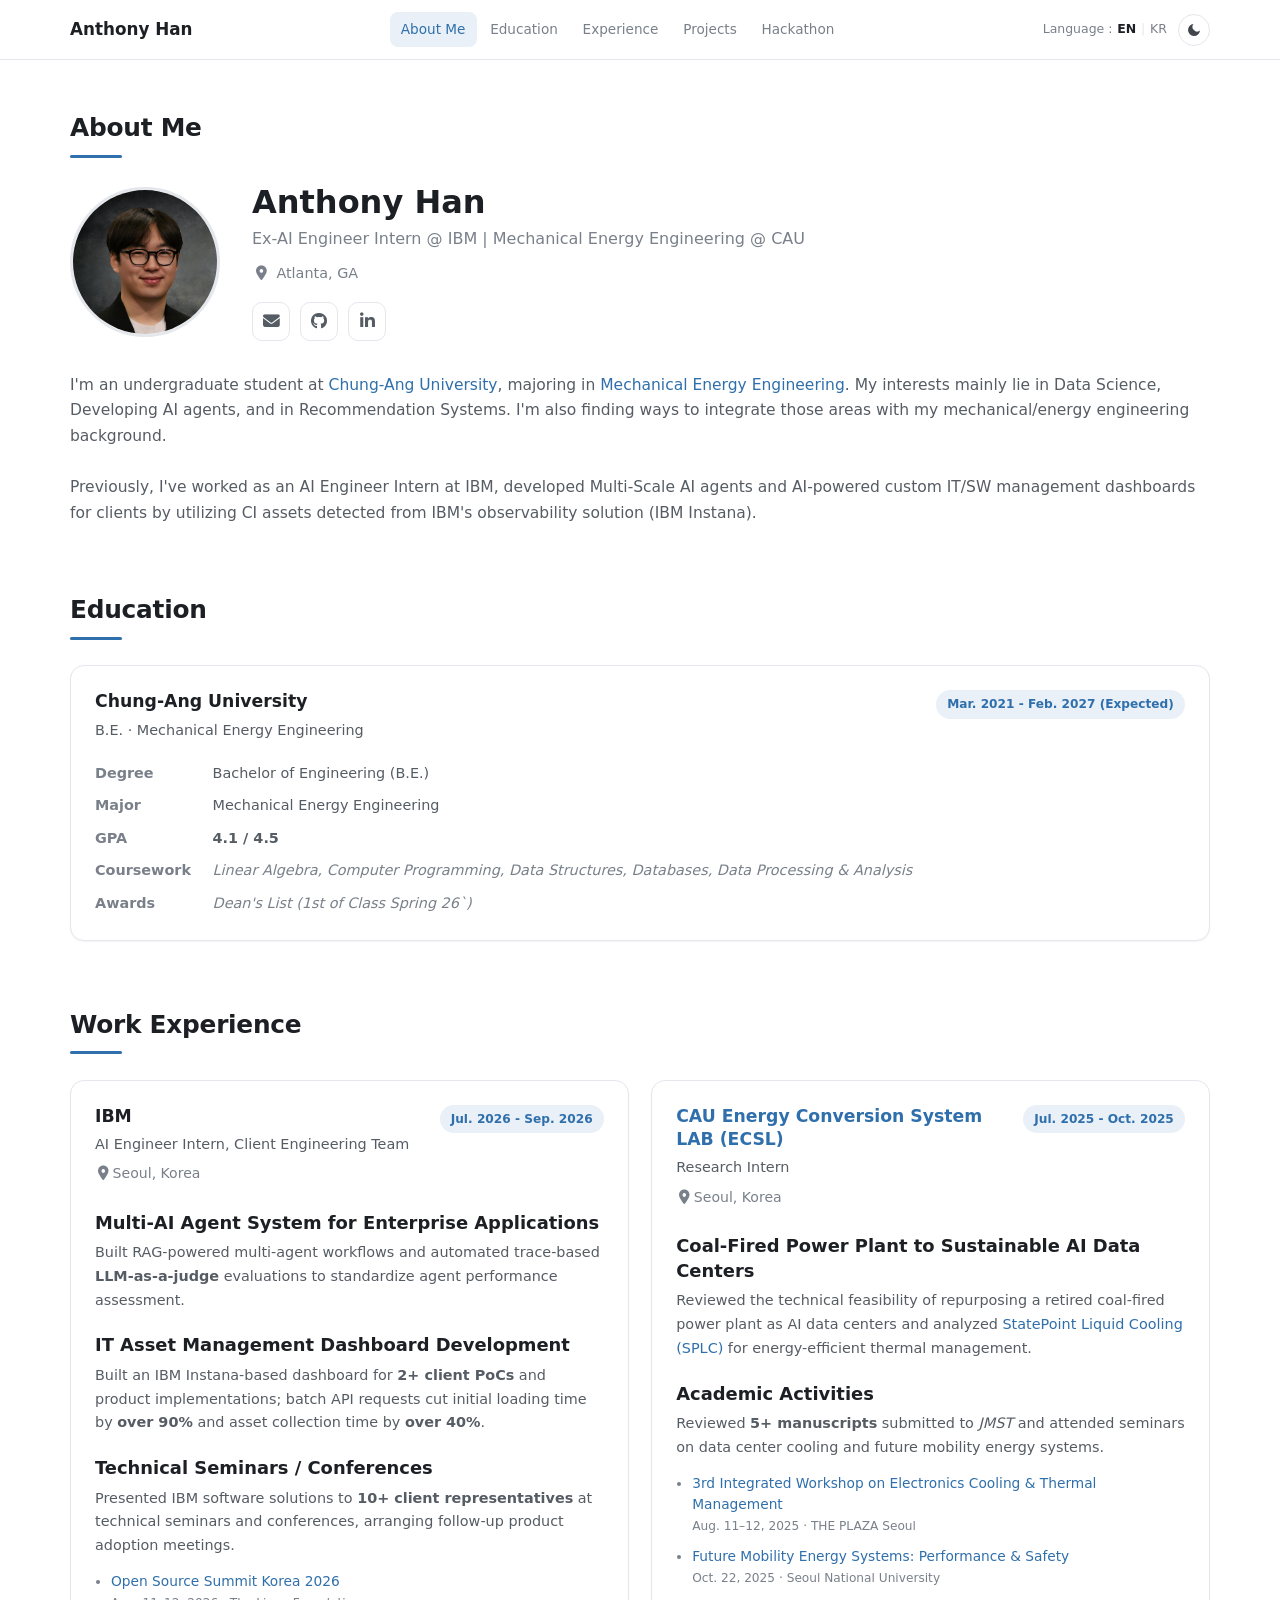
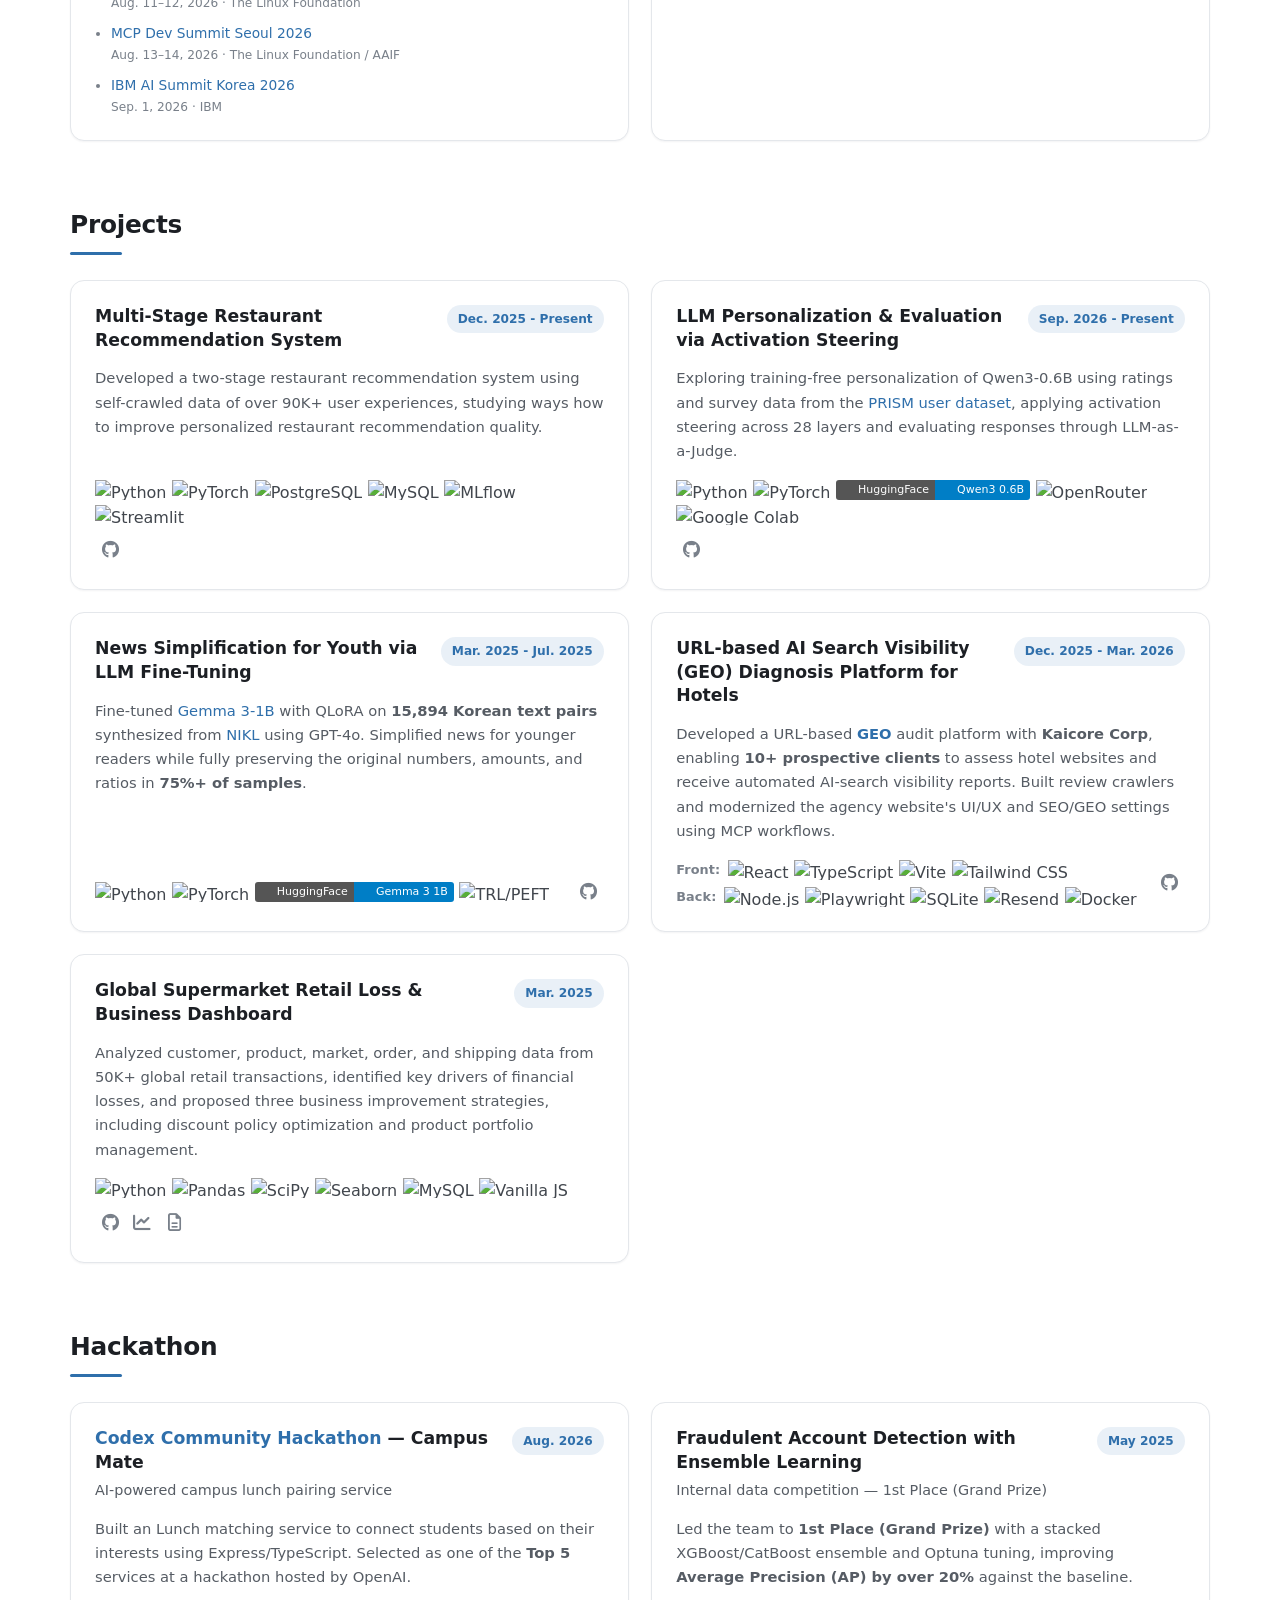
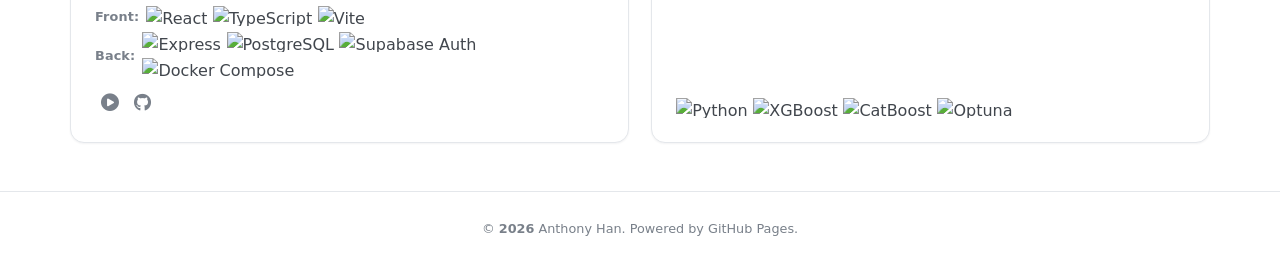
==== commit 8b88e358: "Serve main portfolio at root and detailed version at /specific Fix shared asset paths and dashboard " ====
--- a/index.html
+++ b/index.html
@@ -1,5 +1,5 @@
 <!DOCTYPE html>
-<html lang="ko" class="no-js" data-theme="light" data-lang="ko"><head>
+<html lang="en" data-theme="light" data-lang="en"><head>
 <meta charset="utf-8">
 <meta name="viewport" content="width=device-width, initial-scale=1.0">
 <script src="assets/js/analytics.js"></script>
@@ -12,12 +12,11 @@
   <meta property="og:type" content="website">
   <meta property="og:title" content="Anthony Han">
   <meta property="og:description" content="Personal homepage">
-  <!-- EDIT: 커스텀 도메인을 다시 연결하면 아래 두 주소도 같이 바꿔주세요 -->
   <meta property="og:url" content="https://han942.github.io/website/">
 
   <link rel="canonical" href="https://han942.github.io/website/">
   <link rel="stylesheet" as="style" crossorigin href="https://cdn.jsdelivr.net/gh/orioncactus/pretendard@v1.3.9/dist/web/variable/pretendardvariable.min.css">
-  <link rel="stylesheet" href="assets/css/style.css">
+  <link rel="stylesheet" href="assets/css/style2.css">
   <link rel="stylesheet" href="https://cdn.jsdelivr.net/npm/@fortawesome/fontawesome-free@6/css/all.min.css" as="style" onload="this.onload=null;this.rel='stylesheet'">
   <noscript><link rel="stylesheet" href="https://cdn.jsdelivr.net/npm/@fortawesome/fontawesome-free@6/css/all.min.css"></noscript>
 
@@ -33,8 +32,6 @@
       d.setAttribute('data-theme', theme);
 
       // 첫 화면은 항상 영어로 시작한다.
-      // Always open the homepage in English. The language switch remains
-      // available for the current session.
       var lang = 'en';
       d.setAttribute('data-lang', lang);
       d.lang = lang;
@@ -48,15 +45,22 @@
     <div class="masthead__inner-wrap">
       <a class="site-title" href="./"><span class="en">Anthony Han</span><span class="ko">한승원</span></a>
 
+      <!-- 모든 섹션이 한 페이지에 이어지므로, 상단 메뉴는 해당 섹션으로 스크롤한다 -->
+      <nav class="section-nav" aria-label="Section navigation">
+        <a class="section-nav__link active" href="#about"><span class="en">About Me</span><span class="ko">소개</span></a>
+        <a class="section-nav__link" href="#education"><span class="en">Education</span><span class="ko">학력</span></a>
+        <a class="section-nav__link" href="#experience"><span class="en">Experience</span><span class="ko">경력</span></a>
+        <a class="section-nav__link" href="#projects"><span class="en">Projects</span><span class="ko">프로젝트</span></a>
+        <a class="section-nav__link" href="#hackathons"><span class="en">Hackathon</span><span class="ko">해커톤</span></a>
+      </nav>
+
       <div class="masthead__actions">
-        <!-- 언어 전환: 현재 언어가 강조 표시됨 -->
         <div class="lang-switch">
           <span class="lang-switch__label">Language :</span>
           <button class="lang-opt" type="button" data-set-lang="en">EN</button>
           <span class="lang-switch__sep">|</span>
           <button class="lang-opt" type="button" data-set-lang="ko">KR</button>
         </div>
-        <!-- 다크 모드 전환 -->
         <button id="theme-toggle" class="icon-btn" type="button" aria-label="Toggle dark mode">
           <svg class="icon-moon" viewBox="0 0 24 24" width="16" height="16" aria-hidden="true">
             <path fill="currentColor" d="M21 12.8A9 9 0 1 1 11.2 3a7 7 0 0 0 9.8 9.8z"></path>
@@ -72,465 +76,497 @@
     </div>
   </div>
 
-  <div id="main" class="initial-content">
-    <div class="page__wrap">
-
-      <!-- ============================ SIDEBAR ============================ -->
-      <aside class="sidebar sticky">
-        <div class="author">
-          <div class="author__avatar">
-            <!-- EDIT: 프로필 사진은 assets/images/anthony_image.jpg 파일을 교체 -->
-            <img src="assets/images/anthony_image.jpg" alt="Profile photo">
-          </div>
-
-          <div class="author__content">
-            <h3 class="author__name"><span class="en">Anthony Han</span><span class="ko">한승원</span></h3>
-            <!-- EDIT: 한 줄 소개 (직함 @ 소속) -->
-            <div class="author__bio">
-              <p>
-                <span class="en">Ex-AI Engineer Intern @ IBM | Mechanical Energy Engineering @ CAU</span><span class="ko">Ex-AI Engineer Intern @ IBM | Mechanical Energy Engineering @ CAU</span>
+  <div class="content">
+
+    <!-- ------------------------- ABOUT ME ------------------------- -->
+    <section id="about" class="block">
+      <h2 class="section-title"><span class="en">About Me</span><span class="ko">소개</span></h2>
+
+      <div class="profile-section">
+        <div class="author__avatar">
+          <!-- EDIT: 프로필 사진은 assets/images/anthony_image.jpg 파일을 교체 -->
+          <img src="assets/images/anthony_image.jpg" alt="Profile photo of Anthony Han">
+        </div>
+
+        <div class="profile-info">
+          <h1 class="name"><span class="en">Anthony Han</span><span class="ko">한승원</span></h1>
+          <!-- EDIT: 한 줄 소개 (직함 @ 소속) -->
+          <p class="profile-title">
+            <span class="en">Ex-AI Engineer Intern @ IBM | Mechanical Energy Engineering @ CAU</span><span class="ko">Ex-AI Engineer Intern @ IBM | Mechanical Energy Engineering @ CAU</span>
+          </p>
+          <p class="location"><i class="fas fa-fw fa-map-marker-alt" aria-hidden="true"></i><span class="en">Atlanta, GA</span><span class="ko">Atlanta, GA</span></p>
+
+          <ul class="social-list">
+            <li><a class="social-link" href="mailto:hananthony1@gmail.com" aria-label="Email" title="Email"><i class="fas fa-fw fa-envelope" aria-hidden="true"></i></a></li>
+            <li><a class="social-link" href="https://github.com/han942" aria-label="GitHub" title="GitHub"><i class="fab fa-fw fa-github" aria-hidden="true"></i></a></li>
+            <li><a class="social-link" href="https://www.linkedin.com/in/anthonyseunghan/" aria-label="LinkedIn" title="LinkedIn"><i class="fab fa-fw fa-linkedin-in" aria-hidden="true"></i></a></li>
+            <!-- Add a Résumé link here once the PDF or a public URL is available. -->
+          </ul>
+        </div>
+      </div>
+
+      <!-- EDIT: 자기소개 문단. index.html 내용을 그대로 옮겼습니다. -->
+      <div class="about-text">
+        <p class="en">
+          I'm an undergraduate student at <a href="https://neweng.cau.ac.kr/index.do">Chung-Ang University</a>, majoring in
+          <a href="https://www.cau.ac.kr/cms/FR_CON/index.do?CONTENTS_NO=5&amp;MENU_ID=1030&amp;P_TAB_NO=5&amp;TAB_NO=0">Mechanical Energy Engineering</a>. My interests mainly lie in
+          Data Science, Developing AI agents, and in Recommendation Systems. I'm also finding ways to integrate those areas with my mechanical/energy engineering background.<br><br>
+          Previously, I've worked as an AI Engineer Intern at IBM, developed Multi-Scale AI agents and
+          AI-powered custom IT/SW management dashboards for clients by utilizing CI assets detected from IBM's observability solution (IBM Instana).
+        </p>
+        <p class="ko">
+          <a href="https://neweng.cau.ac.kr/index.do">중앙대학교</a>에서 <a href="https://www.cau.ac.kr/cms/FR_CON/index.do?CONTENTS_NO=5&amp;MENU_ID=1030&amp;P_TAB_NO=5&amp;TAB_NO=0">에너지시스템공학부 발전기계전공</a>을 전공함.
+          데이터 사이언스, AI 에이전트 개발, 추천 시스템 분야에 관심을 두고, 이 분야들을 기계공학 지식과 접목할
+          방법을 모색함. <br><br>
+          이전에 IBM에서 AI 엔지니어 인턴으로 일하며 사내 Multi-Scale AI Agent를 개발 및 평가하고, IBM Instana에서 감지한 CI 정보를 토대로
+          AI 기술을 활용하여 기업용 IT 자산관리 (ITAM) Custom 대시보드를 개발함.
+        </p>
+      </div>
+    </section>
+
+    <!-- ------------------------- EDUCATION ------------------------- -->
+    <!-- 한 줄(row)에 최대 2개 카드까지 배치됩니다 -->
+    <section id="education" class="block">
+      <h2 class="section-title"><span class="en">Education</span><span class="ko">학력</span></h2>
+
+      <div class="card-grid">
+        <article class="card edu-primary">
+          <div class="card__head">
+            <div class="card__identity">
+              <div>
+                <h3 class="card__title"><span class="en">Chung-Ang University</span><span class="ko">중앙대학교</span></h3>
+                <p class="card__sub"><span class="en">B.E. · Mechanical Energy Engineering</span><span class="ko">Bachelor of Engineering (B.E.) · 에너지시스템공학부 발전기계전공</span></p>
+              </div>
+            </div>
+            <span class="card__date"><span class="en">Mar. 2021 - Feb. 2027 (Expected)</span><span class="ko">2021. 3 - 2027. 2 (Expected)</span></span>
+          </div>
+
+          <dl class="edu-rows">
+            <div class="edu-row">
+              <dt><span class="en">Degree</span><span class="ko">학위</span></dt>
+              <dd><span class="en">Bachelor of Engineering (B.E.)</span><span class="ko">Bachelor of Engineering (B.E.)</span></dd>
+            </div>
+            <div class="edu-row">
+              <dt><span class="en">Major</span><span class="ko">전공</span></dt>
+              <dd><span class="en">Mechanical Energy Engineering</span><span class="ko">에너지시스템공학부 발전기계전공</span></dd>
+            </div>
+            <div class="edu-row">
+              <dt>GPA</dt>
+              <dd><strong>4.1 / 4.5</strong></dd>
+            </div>
+            <!-- EDIT: index.html에 수강 과목 정보가 없어 임시값을 넣었습니다. 실제 수강 과목으로 교체해 주세요. -->
+            <div class="edu-row">
+              <dt><span class="en">Coursework</span><span class="ko">수강 과목</span></dt>
+              <dd class="mock"><span class="en">Linear Algebra, Computer Programming, Data Structures, Databases, Data Processing & Analysis</span>
+                <span class="ko">컴퓨터 프로그래밍, 자료구조, 데이터베이스, 데이터처리 및 분석</span></dd>
+            </div>
+            <!-- EDIT: 실제 수상 내역으로 교체해 주세요. -->
+            <div class="edu-row">
+              <dt><span class="en">Awards</span><span class="ko">수상내역</span></dt>
+              <dd class="mock"><span class="en">Dean's List (1st of Class Spring 26`)</span><span class="ko">Dean's List (2026-1, 학년 수석)</span></dd>
+            </div>
+          </dl>
+        </article>
+
+        <!-- 고등학교 정보는 한국어 버전에서만 표시됩니다 (EN에서는 숨김) -->
+        <article class="card education-high-school">
+          <div class="card__head">
+            <div class="card__identity">
+              <div>
+                <h3 class="card__title"><span class="en">Joong-Dong High School</span><span class="ko">중동고등학교</span></h3>
+                <p class="card__sub"><span class="en">Natural Science Track</span><span class="ko">자연계열</span></p>
+              </div>
+            </div>
+            <span class="card__date"><span class="en">Mar. 2018 - Feb. 2021</span><span class="ko">2018. 3 - 2021. 2</span></span>
+          </div>
+
+          <dl class="edu-rows">
+            <div class="edu-row">
+              <dt><span class="en">Track</span><span class="ko">계열</span></dt>
+              <dd><span class="en">Natural Science</span><span class="ko">자연계</span></dd>
+            </div>
+          </dl>
+        </article>
+      </div>
+    </section>
+
+    <!-- ------------------------ EXPERIENCE ------------------------ -->
+    <!-- 한 줄(row)에 최대 2개 카드까지 배치됩니다 -->
+    <section id="experience" class="block">
+      <h2 class="section-title"><span class="en">Work Experience</span><span class="ko">경력</span></h2>
+
+      <div class="card-grid">
+        <article class="card">
+          <div class="card__head">
+            <div class="card__identity">
+              <div>
+                <h3 class="card__title"><span class="en">IBM</span><span class="ko">IBM</span></h3>
+                <p class="card__sub">AI Engineer Intern, Client Engineering Team</p>
+                <p class="card__role"><i class="fas fa-fw fa-map-marker-alt" aria-hidden="true"></i>Seoul, Korea</p>
+              </div>
+            </div>
+            <span class="card__date"><span class="en">Jul. 2026 - Sep. 2026</span><span class="ko">2026. 7 - 2026. 9</span></span>
+          </div>
+
+          <ul class="experience-items">
+            <li>
+              <h4 class="experience-item__title"><span class="en">Multi-AI Agent System for Enterprise Applications</span><span class="ko">Multi-Agent 시스템</span></h4>
+              <p class="experience-item__summary">
+                <span class="en">Built RAG-powered multi-agent workflows and automated trace-based <strong>LLM-as-a-judge</strong> evaluations to standardize agent performance assessment.</span>
+                <span class="ko">RAG 기반 Multi-Agent 시스템을 구축하고, trace 정보를 활용한 <strong>LLM-as-a-judge</strong> 평가 자동화로 에이전트 성능 평가를 표준화함.</span>
               </p>
-            </div>
-          </div>
-
-          <div class="author__urls-wrapper">
-            <ul class="author__urls social-icons">
-              <!-- EDIT: 위치 / 링크들. 필요 없는 항목은 <li> 통째로 삭제 -->
-              <li><i class="fas fa-fw fa-map-marker-alt" aria-hidden="true"></i><span class="en">Atlanta, GA</span><span class="ko">Atlanta, GA</span></li>
-              <li><a href="mailto:hananthony1@gmail.com"><i class="fas fa-fw fa-envelope" aria-hidden="true"></i><span class="label"><span class="en">Email</span><span class="ko">Email</span></span></a></li>
-              <li><a href="https://github.com/han942"><i class="fab fa-fw fa-github" aria-hidden="true"></i><span class="label">GitHub</span></a></li>
-              <li><a href="https://www.linkedin.com/in/anthonyseunghan/"><i class="fab fa-fw fa-linkedin-in" aria-hidden="true"></i><span class="label">LinkedIn</span></a></li>
-              <li><a href="assets/files/cv.pdf"><i class="far fa-fw fa-file-alt" aria-hidden="true"></i><span class="label"><span class="en">Résumé</span><span class="ko">Résumé</span></span></a></li>
-            </ul>
-          </div>
-        </div>
-      </aside>
-
-      <!-- ============================ CONTENT ============================ -->
-      <article class="page">
-        <section class="page__content">
-
-          <!-- ------------------------- ABOUT ME ------------------------- -->
-          <div id="about" class="section">
-            <h5 class="section-title"><span class="en">About Me</span><span class="ko">소개</span></h5>
-            <hr class="sep">
-            <!-- EDIT: 자기소개 문단. 현재 소속/전공 → 관심 분야 → 하고 있는 일 순서로 쓰면 자연스럽습니다. -->
-            <p class="en">
-              I'm an undergraduate student at <a href="https://neweng.cau.ac.kr/index.do">Chung-Ang University</a>, majoring in
-              <a href="https://www.cau.ac.kr/cms/FR_CON/index.do?CONTENTS_NO=5&amp;MENU_ID=1030&amp;P_TAB_NO=5&amp;TAB_NO=0">Mechanical Energy Engineering</a>. My interests mainly lie in
-              Data Science, Developing AI agents, and in Recommendation Systems. I'm also finding ways to integrate those areas with my mechanical/energy engineering background.<br> <br>
-              Previously, I've worked as an AI Engineer Intern at IBM, developed Multi-Scale AI agents and
-              AI-powered custom IT/SW management dashboards for clients by utilizing CI assets detected from IBM's observability solution (IBM Instana).
-            </p>
-            <p class="ko">
-              저는<a href="https://neweng.cau.ac.kr/index.do"> 중앙대학교 </a>에서 <a href="https://www.cau.ac.kr/cms/FR_CON/index.do?CONTENTS_NO=5&amp;MENU_ID=1030&amp;P_TAB_NO=5&amp;TAB_NO=0">에너지시스템공학부 발전기계전공</a>을 전공하고 있는 한승원 입니다.
-              데이터 사이언스, AI 에이전트 개발, 추천 시스템 분야에 관심이 있으며, 동시에 이 분야들을 기계공학 지식과 접목할
-              방법을 찾고 있습니다. <br><br>
-              이전에 IBM에서 AI 엔지니어 인턴으로 일하며 사내 Multi-Scale AI Agent를 개발 및 평가하고, IBM Instana에서 감지한 CI 정보를 토대로
-              AI 기술을 활용하여 기업용 IT 자산관리 (ITAM) Custom 대시보드를 개발한 경험이 있습니다.
-            </p>
-          </div>
-
-          <!-- ------------------------- EDUCATION ------------------------ -->
-          <div id="edu" class="section">
-            <h5 class="section-title"><span class="en">Education</span><span class="ko">학력</span></h5>
-            <hr class="sep">
-            <ul class="my_list no-top-level-bullets">
-              <li>
-                <strong class="title"><span class="en">Chung-Ang University</span><span class="ko">중앙대학교 </span></strong><b> |</b>&nbsp;<span class="en"><strong>Mar. 2021 - Feb. 2027</strong> (Expected)</span><span class="ko"><strong>2021. 3 - 2027. 2</strong> (Expected)</span>
-                <ul class="inner-ul">
-                  <li class="inner-li">
-                    <span class="en"><i>B.E. in Mechanical Energy Engineering</i> (GPA: <strong>4.1 / 4.5</strong>)</span><span class="ko"><i>B.E. - 에너지시스템공학부 발전기계전공</i> (학점: <strong>4.1 / 4.5</strong>)</span>
-                  </li>
-                </ul>
-              </li>
-              <li class="education-high-school">
-                <strong class="title"><span class="en">Joong-Dong High School</span><span class="ko">중동고등학교 |&nbsp;</span></strong><span class="ko"><strong>2018. 3 - 2021. 2</strong></span>
-                <ul class="inner-ul">
-                  <li class="inner-li"><span class="en"><i>Natural Science Track</i></span><span class="ko"></span></li>
-                </ul>
-              </li>
-            </ul>
-          </div>
-
-          <!-- ------------------------ EXPERIENCES ----------------------- -->
-          <div id="exp" class="section">
-            <h5 class="section-title"><span class="en">Experience</span><span class="ko">경력</span></h5>
-            <hr class="sep">
-            <ul class="my_list no-top-level-bullets">
-              <li>
-                <div class="experience-heading">
-                  <strong class="title"><span class="en">IBM</span><span class="ko">IBM</span></strong>
-                  <span class="experience-sep" aria-hidden="true">|</span>
-                  <span class="experience-location en">Seoul, Korea</span><span class="experience-location ko">Seoul, Korea</span>
-                  <span class="experience-sep" aria-hidden="true">|</span><span class="experience-date en"><strong>Jul. 2026 - Sep. 2026</strong></span><span class="experience-date ko"><strong>Jul. 2026 - Sep. 2026</strong></span>
-                  <span class="experience-role en"><i>AI Engineer Intern, Client Engineering Team</i></span><span class="experience-role ko"><i>AI Engineer Intern, Client Engineering Team</i></span>
-                </div>
-                <ul class="inner-ul bullets">
-                  <li class="inner-li">
-                    <span class="en">Developed RAG-powered agents within an orchestrated multi-agent system and automated <strong>LLM-as-a-judge</strong> evaluations with IBM’s coding assistant to ensure the reliability of agent performance assessments.</span>
-                    <span class="ko">Agentic workflow 및 Vector DB (Milvus,Astra)를 비롯한 RAG 기술을 활용하여 Multi-Agent 시스템을 구축하고, trace 정보를 활용하여 각 Agent 간 평가 프로세스를 표준화하고 빠른 개발이 가능하게 함</span>
+            </li>
+            <li>
+              <h4 class="experience-item__title"><span class="en">IT Asset Management Dashboard Development</span><span class="ko">기업용 IT 자산관리 대시보드</span></h4>
+              <p class="experience-item__summary">
+                <span class="en">Built an IBM Instana-based dashboard for <strong>2+ client PoCs</strong> and product implementations; batch API requests cut initial loading time by <strong>over 90%</strong> and asset collection time by <strong>over 40%</strong>.</span>
+                <span class="ko">IBM Instana 기반 대시보드를 구축해 <strong>2개 이상 고객사 PoC</strong>와 제품 구현으로 연결하고, 배치 API 요청으로 초기 화면 로딩을 <strong>90% 이상</strong>, 전체 자산 수집 시간을 <strong>40% 이상</strong> 단축함.</span>
+              </p>
+            </li>
+            <li>
+              <h4 class="experience-item__title"><span class="en">Technical Seminars / Conferences</span><span class="ko">Technical Seminars / Conferences</span></h4>
+              <p class="experience-item__summary">
+                <span class="en">Presented IBM software solutions to <strong>10+ client representatives</strong> at technical seminars and conferences, arranging follow-up product adoption meetings.</span>
+                <span class="ko">기술 세미나와 컨퍼런스에서 <strong>10명 이상 고객사 실무 담당자</strong>에게 IBM 소프트웨어 솔루션을 소개하고, 후속 제품 도입 미팅을 주선함.</span>
+              </p>
+              <ul class="experience-events">
+                <li>
+                  <a href="https://events.linuxfoundation.org/archive/2026/open-source-summit-korea/" target="_blank" rel="noopener noreferrer">Open Source Summit Korea 2026</a>
+                  <span class="experience-event__meta"><span class="en">Aug. 11–12, 2026 · The Linux Foundation</span><span class="ko">2026. 8. 11–12 · Linux Foundation</span></span>
                 </li>
-                  <li class="inner-li">
-                    <span class="en">Developed an infrastructure asset management dashboard by integrating observability and CI data across Kubernetes environments, progressing from PoCs with 2+ clients to successful product implementations.</span>
-                      <span class="ko">IBM Instana의 CI 자산 데이터를 활용한 AI 기반 Custom 대시보드 구축 및 <b>2+</b>&nbsp;고객사에 PoC (개념 검증) 진행</span>
-                  </li>
-                  <li class="inner-li">
-                    <span class="en">Optimized asset data retrieval by converting individual API calls into batch requests, reducing loading time in cold-start environments by <b>over 40%</b></span>
-                    <span class="ko">자산 API 호출 과정을 개선하여 첫 화면까지의 로딩 시간을 90% 이상 단축하고, 전체 자산 수집 시간을 40% 이상 단축함</span>
-                  </li>
-                  <li class="inner-li">
-                    <span class="en">Supported technical seminars with IBM employees, engaging with <b>10+ clients</b> to present IBM SW solutions and initiate follow-up discussions with prospective clients.</span>
-                    <span class="ko">IBM SW 제품을 소개하는 세미나 및 컨퍼런스에 참석하여 10개 이상의 실무 담당자에게 제품을 소개하고, 이후 제품 도입 미팅을 주선함</span>
-                  </li>
-                </ul>
-              </li>
-              <li>
-                <div class="experience-heading">
-                  <strong class="title"><span class="en"><a href="https://ecsl.cau.ac.kr/">CAU Energy Conversion System LAB (ECSL)</a></span><span class="ko"><a href="https://ecsl.cau.ac.kr/">CAU Energy Conversion System LAB (ECSL)</a></span></strong>
-                  <span class="experience-sep" aria-hidden="true">|</span>
-                  <span class="experience-location en">Seoul, Korea</span><span class="experience-location ko">Seoul, Korea</span>
-                  <span class="experience-sep" aria-hidden="true">|</span><span class="experience-date en"><strong>Jul. 2025 - Oct. 2025</strong></span><span class="experience-date ko"><strong>Jul. 2025 - Oct. 2025</strong></span>
-                  <span class="experience-role en"><i>Research Intern</i></span><span class="experience-role ko"><i>Research Intern</i></span>
-                </div>
-                <ul class="inner-ul bullets">
-                  <li class="inner-li">
-                    <span class="en">Collaborated with faculty and graduate researchers to conduct thermal performance analysis of data center cooling configurations, synthesizing findings to support sustainable and energy-efficient infrastructure design decisions.</span>
-                    <span class="ko">한국 전기 연구원에서 발표된 보고서를 바탕으로 폐 석탄 화력 발전소를 지속 가능한 AI 데이터 센터로 변환하는 사업의 기술 검토 수행 및
-                      Meta(사)의 맴브레인 기반 <a href="https://engineering.fb.com/2018/06/05/data-center-engineering/statepoint-liquid-cooling/">State-Point Liquid Cooling(SPLC)</a> 냉각 방식을 차용하여 고밀도 AI 데이터 센터의 효율적 열 관리에 기여
-                    </span>
-                  </li>
-                  <li class="inner-li">
-                    <span class="en">Conducted <strong>5+</strong> in-depth literature reviews for the Journal of Mechanical Science and Technology (JMST), critically
-                    evaluating methodologies and technical findings to support editorial decisions and ongoing mobility research.</span>
-                    <span class="ko">대한기계학회 영문 학술지 (<i>JMST</i>)에 투고되는 <strong>5편 이상</strong>의 논문 리뷰 및 해당 방법론, 기술적 결과에 대한 비판적 평가를 통해 논문 승인 과정에 참여함</span>
-                  </li>
-                  <li class="inner-li">
-                    <span class="en"> Participated in recurring technical seminars on data center thermal management and future mobility energy solutions to stay current with emerging technologies and industry trends</span>
-                    <span class="ko">연구실 구성원과 협력하여 데이터 센터 냉각 기술에 대한 열 성능 분석을 통해 지속가능한 효율적인 에너지 인프라 설계의 의사결정에 관여함</span>
-                  </li>
-                </ul>
-              </li>
-            </ul>
-          </div>
-
-          <!-- ------------------------- PROJECTS ------------------------- -->
-          <div id="projects" class="section">
-            <h5 class="section-title"><span class="en">Projects</span><span class="ko">프로젝트</span></h5>
-            <hr class="sep">
-            <ul class="my_list no-top-level-bullets">
-              <li>
-                <strong class="title">
-                  <span class="en">Building a multi-stage restaurant recommendation system fusing text reviews</span>
-                  <span class="ko">방문·평점 이력 기반 Multi-Stage 맛집 추천 시스템 개발</span>
-                </strong>
-                <span class="dot-sep">•</span><span class="en"><strong>Dec. 2025</strong> - Present</span><span class="ko"><strong>2025. 12</strong> - 현재</span>
-                <ul class="inner-ul bullets">
-                  <li class="inner-li">
-                    <span class="en">Crawled restaurant reviews across <strong>5+</strong> different regions in Korea using Playwright/Selenium, stored and queried <strong>90K+</strong> user-item interactions in a PostgreSQL DB server</span>
-                    <span class="ko"> 전국 5개 지역을 대상으로 Selenium 맛집 사이트의 자동화 크롤링을 통해 데이터를 수집하고, 이를 PostgreSQL DB에 저장하여 실 사용자 리뷰 데이터셋을 구축함</span>
-                  </li>
-                  <li class="inner-li">
-                    <span class="en">Built a two-stage recommender combining item-item collaborative filtering and LightGCN via Reciprocal Rank Fusion (Top-100), then re-ranking candidates with LightGBM LambdaRank using <strong>16 features</strong> to recommend 10 unvisited restaurants</span>
-                    <span class="ko">Item-item 협업 필터링과 LightGCN의 후보 순위를 RRF로 결합하고(Top-100), <strong>16개 feature</strong>를 활용한 LightGBM LambdaRank 재정렬로 미방문 식당 10개를 추천하는 2-Stage 시스템을 구현함</span>
-                  </li>
-                  <li class="inner-li">
-                    <span class="en">Cached candidate and feature datasets by snapshot and configuration, reducing repeated data preparation from <strong>21.3 min to 7.2 sec</strong> locally; tracked experiments in MLflow and inspected recommendations in Streamlit</span>
-                    <span class="ko">Snapshot·설정별 후보와 feature 데이터를 캐싱하여 로컬 반복 실행의 데이터 준비 시간을 <strong>21.3분에서 7.2초</strong>로 단축하고, MLflow 실험 추적과 Streamlit 추천 결과 조회 기능을 구축함</span>
-                  </li>
-                </ul>
-                <div class="meta">
-                  <span class="tech-stack" aria-label="Tech stack">
-                    <img src="https://img.shields.io/badge/Python-3776AB?logo=python&amp;logoColor=white" alt="Python" loading="lazy">
-                    <img src="https://img.shields.io/badge/PyTorch-EE4C2C?logo=pytorch&amp;logoColor=white" alt="PyTorch" loading="lazy">
-                    <img src="https://img.shields.io/badge/PostgreSQL-336791?logo=postgresql&amp;logoColor=white" alt="PostgreSQL" loading="lazy">
-                    <img src="https://img.shields.io/badge/MySQL-4479A1?logo=mysql&amp;logoColor=white" alt="MySQL" loading="lazy">
-                    <img src="https://img.shields.io/badge/MLflow-0194E2?logo=mlflow&amp;logoColor=white" alt="MLflow" loading="lazy">
-                    <img src="https://img.shields.io/badge/Streamlit-FF4B4B?logo=streamlit&amp;logoColor=white" alt="Streamlit" loading="lazy">
-                  </span>
-                  <a class="project-link project-link--code" href="https://github.com/han942/ai-ds-projects/tree/main/projects/rating_recsys" title="View source code on GitHub">
-                    <i class="fab fa-github" aria-hidden="true"></i>
-                    <span class="sr-only en">Code</span><span class="sr-only ko">코드</span>
-                  </a>
-                </div>
-              </li>
-              <li>
-                <strong class="title">
-                  <span class="en">Study on LLM Personalization and Performance Evaluation via Activation Steering</span>
-                  <span class="ko">Activation Steering을 활용한 LLM 개인화 및 성능에 대한 연구</span>
-                </strong>
-                <span class="dot-sep">•</span><span class="en"><strong>Sep. 2026</strong> - Present</span><span class="ko"><strong>2026. 9</strong> - 현재</span>
-                <div class="role"><i><span class="en"></span><span class="ko"></span></i></div>
-                <ul class="inner-ul bullets">
-                  <li class="inner-li">
-                    <span class="en">Investigating training-free personalization of a frozen Qwen3-0.6B by adding user-specific steering vectors to hidden states at inference, derived from human ratings and surveys of <strong>1,500</strong> PRISM users</span>
-                    <span class="ko">가중치 학습 없이, PRISM 사용자 <strong>1,500명</strong>의 평점·설문으로 만든 사용자별 방향 벡터를 추론 시 hidden state에 더해 고정된 Qwen3-0.6B의 응답을 개인화하는 방법을 연구 중</span>
-                  </li>
-                  <li class="inner-li">
-                    <span class="en">Built population, cold-start (survey-weighted attribute directions), and warm-start (user history shrunk toward population) steering vectors from activations across all <strong>28</strong> layers, benchmarked against a survey-in-system-prompt baseline</span>
-                    <span class="ko"><strong>28개</strong> 레이어 전체의 활성값으로 population, cold-start(설문 가중 attribute 방향), warm-start(사용자 이력 + population 수축) steering 벡터를 구성하고, 설문을 system prompt로 넣는 방식과 비교함</span>
-                  </li>
-                  <li class="inner-li">
-                    <span class="en">Built a blind pairwise LLM-as-a-judge pipeline via OpenRouter that moves on to the layer × strength grid only after judge–user agreement passes a Wilson lower-bound calibration (&gt; 0.5)</span>
-                    <span class="ko">OpenRouter 기반 LLM-as-a-judge 쌍비교 파이프라인(조건 비공개, A/B 순서 무작위)을 구축하고, judge–사용자 일치도의 Wilson 하한이 0.5를 넘을 때만 레이어 × 강도 탐색으로 넘어가도록 설계함</span>
-                  </li>
-                  <li class="inner-li">
-                    <span class="en">Exploratory runs showed that a low steering strength (0.03) left outputs nearly unchanged (first-token KL ≈ 1e-5), while the survey system prompt increased complete responses by <strong>13 pp</strong>; judge calibration and dev grid evaluation are in progress</span>
-                    <span class="ko">탐색 평가에서 낮은 강도(0.03)는 출력을 거의 바꾸지 못했고(첫 토큰 KL ≈ 1e-5), 설문 system prompt는 완결 응답을 <strong>13%p</strong> 늘림을 확인함. 현재 judge calibration과 dev grid 평가를 진행 중</span>
-                  </li>
-                </ul>
-                <div class="meta">
-                  <span class="tech-stack" aria-label="Tech stack">
-                    <img src="https://img.shields.io/badge/Python-3776AB?logo=python&amp;logoColor=white" alt="Python" loading="lazy">
-                    <img src="https://img.shields.io/badge/PyTorch-EE4C2C?logo=pytorch&amp;logoColor=white" alt="PyTorch" loading="lazy">
-                    <span class="model-badge" aria-label="Hugging Face, Qwen3 0.6B">
-                      <span class="model-badge__label">
-                        <img src="https://cdn.simpleicons.org/huggingface/FFFFFF" alt="" aria-hidden="true" loading="lazy">
-                        HuggingFace
-                      </span>
-                      <span class="model-badge__model">
-                        <img src="https://cdn.simpleicons.org/qwen/FFFFFF" alt="" aria-hidden="true" loading="lazy">
-                        Qwen3 0.6B
-                      </span>
-                    </span>
-                    <img src="https://img.shields.io/badge/OpenRouter-6467F2?logo=openrouter&amp;logoColor=white" alt="OpenRouter" loading="lazy">
-                    <img src="https://img.shields.io/badge/Google%20Colab-F9AB00?logo=googlecolab&amp;logoColor=black" alt="Google Colab" loading="lazy">
-                  </span>
-                  <a class="project-link project-link--code" href="https://github.com/han942/Personalized_LLM_Research/tree/llm/seungwon" title="View source code on GitHub">
-                    <i class="fab fa-github" aria-hidden="true"></i>
-                    <span class="sr-only en">Code</span><span class="sr-only ko">코드</span>
-                  </a>
-                </div>
-              </li>
-              <li>
-                <strong class="title">
-                  <span class="en">News Simplification for Youth via LLM Fine-Tuning</span>
-                  <span class="ko">LLM Fine tuning을 활용한 청소년 맞춤 뉴스 번역</span>
-                </strong>
-                <span class="dot-sep">•</span><span class="en"><strong>Mar. 2025 - Jul. 2025</strong></span><span class="ko"><strong>2025. 3 - 2025. 7</strong></span>
-                <div class="role"><i><span class="en">Project Lead</span><span class="ko">Project Lead</span></i></div>
-                <ul class="inner-ul bullets">
-                  <li class="inner-li">
-                    <span class="en">Synthesized a <strong>15,894-pair</strong> Korean parallel corpus from NIKL corpora via the <strong>GPT-4o</strong> API</span>
-                    <span class="ko">국립국어원 말뭉치 데이터와 <strong>GPT-4o</strong> API를 활용해 모델 학습을 위한 <strong>15,894쌍</strong>의 한국어 병렬 코퍼스 구축</span>
-                  </li>
-                  <li class="inner-li">
-                    <span class="en">Fine-tuned <a href="https://huggingface.co/google/gemma-3-1b-it"><strong>Gemma 3-1B</strong></a> with QLoRA (<strong>4-bit</strong> NF4, LoRA r=<strong>64</strong>) for the text-style-transfer task</span>
-                    <span class="ko"><a href="https://huggingface.co/google/gemma-3-1b-it"><strong>Gemma 3-1B</strong></a>를 QLoRA(<strong>4-bit</strong> NF4, LoRA r=<strong>64</strong>)로 Fine-tuning하여 청소년에 맞는 어휘로 변환 (Text-Style-Transfer)&nbsp;</span>
-                  </li>
-                  <li class="inner-li">
-                    <span class="en">Evaluated model performance having <strong>100%</strong> factual accuracy on <strong>75%+</strong> of the original data while improving readability for younger readers</span>
-                    <span class="ko">전체 데이터의 <strong>75%+</strong>가 넘는 샘플에서 원문의 숫자, 금액, 비율을 100% 보존하면서 어려운 한자 및 행정 용어를 청소년 수준에 맞게 순화함</span>
-                  </li>
-                </ul>
-                <div class="meta">
-                  <span class="tech-stack" aria-label="Tech stack">
-                    <img src="https://img.shields.io/badge/Python-3776AB?logo=python&amp;logoColor=white" alt="Python" loading="lazy">
-                    <img src="https://img.shields.io/badge/PyTorch-EE4C2C?logo=pytorch&amp;logoColor=white" alt="PyTorch" loading="lazy">
-                    <span class="model-badge" aria-label="Hugging Face, Google Gemini, Gemma 3 1B">
-                      <span class="model-badge__label">
-                        <img src="https://cdn.simpleicons.org/huggingface/FFFFFF" alt="" aria-hidden="true" loading="lazy">
-                        HuggingFace
-                      </span>
-                      <span class="model-badge__model">
-                        <img src="https://cdn.simpleicons.org/googlegemini/FFFFFF" alt="" aria-hidden="true" loading="lazy">
-                        Gemma 3 1B
-                      </span>
-                    </span>
-                    <img src="https://img.shields.io/badge/TRL%2FPEFT-E36209?logo=huggingface&amp;logoColor=white" alt="TRL/PEFT" loading="lazy">
-                  </span>
-                  <a class="project-link project-link--code" href="https://github.com/han942/ai-ds-projects/tree/main/projects/NLP_Newspaper_CUAI" title="View source code on GitHub">
-                    <i class="fab fa-github" aria-hidden="true"></i>
-                    <span class="sr-only en">Code</span><span class="sr-only ko">코드</span>
-                  </a>
-                </div>
-              </li>
-              <li>
-                <!-- EDIT: <mock data> 부분(기간, bullet)을 실제 내용으로 교체 -->
-                <strong class="title">
-                  <span class="en">URL-based AI Search Visibility (GEO) Diagnosis Platform for Hotels</span>
-                  <span class="ko">URL 기반 호텔 AI 검색 노출도(GEO) 진단 플랫폼 구축</span>
-                </strong>
-                <span class="dot-sep">•</span><span class="en"><strong>Dec. 2025 - Mar. 2026</strong></span><span class="ko"><strong>2025. 12 - 2026. 3</strong></span>
-                <ul class="inner-ul bullets">
-                  <li class="inner-li">
-                    <span class="en">Led development of a URL-based GEO audit platform, enabling 10+ prospective clients to assess their own hotel websites and receive automated AI-search visibility reports</span>
-                    <span class="ko">(주) Kaicore와 협업하여 AI 검색 환경에서 호텔의 노출도 GEO를 평가하는 자동 진단 도구를 개발하고, 10곳 이상의 고객사의 AI 검색 가능성을 분석하고 핵심 개선 사항을 도출할 수 있도록 지원함</span>
-                  </li>
-                  <li class="inner-li">
-                    <span class="en">Built policy-compliant web crawlers to collect business metadata and user reviews for client GEO assessments, validating data integration through backend API testing</span>
-                    <span class="ko">사용자 친화적인 UI/UX를 중심으로 Agency 웹사이트를 개선하고, 오픈소스 AI 에이전트 기반 디자인 개발 도구와 MCP workflow를 활용해 다양한 컴포넌트를 신속하게 적용하여 고도화함</span>
-                  </li>
-                  <li class="inner-li">
-                    <span class="en">Modernized the agency website by updating its outdated contents and SEO/GEO setups, additionally enhancing site’s UI/UX by applying MCP-based workflows to rapidly prototype and iterate on various UI components</span>
-                    <span class="ko">&lt;mock data&gt;</span>
-                  </li>
-                </ul>
-                <div class="meta">
-                  <span class="tech-stack tech-stack--grouped" aria-label="Tech stack">
-                    <span class="tech-stack-group">
-                      <span class="tech-stack-label"><span class="en">Front:</span><span class="ko">프론트:</span></span>
-                      <span class="tech-stack-items">
-                        <img src="https://img.shields.io/badge/React-20232A?logo=react&amp;logoColor=61DAFB" alt="React" loading="lazy">
-                        <img src="https://img.shields.io/badge/TypeScript-3178C6?logo=typescript&amp;logoColor=white" alt="TypeScript" loading="lazy">
-                        <img src="https://img.shields.io/badge/Vite-646CFF?logo=vite&amp;logoColor=white" alt="Vite" loading="lazy">
-                        <img src="https://img.shields.io/badge/Tailwind%20CSS-06B6D4?logo=tailwindcss&amp;logoColor=white" alt="Tailwind CSS" loading="lazy">
-                      </span>
-                    </span>
-                    <span class="tech-stack-group">
-                      <span class="tech-stack-label"><span class="en">Back:</span><span class="ko">백엔드:</span></span>
-                      <span class="tech-stack-items">
-                        <img src="https://img.shields.io/badge/Node.js-339933?logo=nodedotjs&amp;logoColor=white" alt="Node.js" loading="lazy">
-                        <img src="https://img.shields.io/badge/Playwright-2EAD33" alt="Playwright" loading="lazy">
-                        <img src="https://img.shields.io/badge/SQLite-003B57?logo=sqlite&amp;logoColor=white" alt="SQLite" loading="lazy">
-                        <img src="https://img.shields.io/badge/Resend-000000?logo=resend&amp;logoColor=white" alt="Resend" loading="lazy">
-                        <img src="https://img.shields.io/badge/Docker-2496ED?logo=docker&amp;logoColor=white" alt="Docker" loading="lazy">
-                      </span>
-                    </span>
-                  </span>
-                  <a class="project-link project-link--code" href="https://github.com/kaicore-labs/review-crawler" title="View source code on GitHub">
-                    <i class="fab fa-github" aria-hidden="true"></i>
-                    <span class="sr-only en">Code</span><span class="sr-only ko">코드</span>
-                  </a>
-                </div>
-              </li>
-              <li>
-                <strong class="title">
-                  <span class="en">Data visualization &amp; Loss Analysis using Global Supermarket retail data</span><span class="ko">글로벌 슈퍼마켓 유통 데이터 손실 분석 및 해결책을 담은 비즈니스 대시보드 개발</span>
-                </strong>
-                <span class="dot-sep">•</span><span class="en"><strong>Mar. 2025</strong></span><span class="ko"><strong>2025. 3</strong></span>
-                <ul class="inner-ul bullets">
-                  <li class="inner-li">
-                    <span class="en">Ran EDA, loss and multivariate analysis on <strong>51,290</strong> global retail transactions (<strong>2019–2022</strong>)</span>
-                    <span class="ko"><strong>51,290건</strong>의 글로벌 소매 거래 데이터(<strong>2019–2022</strong>)를 고객·상품·시장·주문·배송 정보로 분리하고, MySQL 기반 DB 설계 및 SQL을 활용한 데이터 적재/추출 파이프라인을 구축함</span>
-                  </li>
-                  <li class="inner-li">
-                    <span class="en">Developed <strong>3</strong> different business strategies that can overcome critical profit loss</span>
-                    <span class="ko"> EDA, 상관관계 분석 및 Loss Analysis를 통해 할인율, 상품군, 지역별 손익 분석을 통해 총손실의 68.2%를 차지한다는 핵심 변수 및 손실 패턴을 도출함</span>
-                  </li>
-                  <li class="inner-li">
-                    <span class="en">Normalized the data into a <strong>5-table</strong> MySQL schema and built a dependency-free interactive dashboard to provide business insights</span>
-                    <span class="ko">데이터 분석 결과를 바탕으로 할인 정책 및 상품 운영 전략을 포함한 3가지 비즈니스 개선 방안을 제안하고, 주요 성과 지표와 분석 결과를 시각화한 인터랙티브 대시보드 및 리포트 제작</span>
-                  </li>
-                </ul>
-                <div class="meta">
-                  <span class="tech-stack" aria-label="Tech stack">
-                    <img src="https://img.shields.io/badge/Python-3776AB?logo=python&amp;logoColor=white" alt="Python" loading="lazy">
-                    <img src="https://img.shields.io/badge/Pandas-150458?logo=pandas&amp;logoColor=white" alt="Pandas" loading="lazy">
-                    <img src="https://img.shields.io/badge/SciPy-0C55A5?logo=scipy&amp;logoColor=white" alt="SciPy" loading="lazy">
-                    <img src="https://img.shields.io/badge/Seaborn-4C72B0" alt="Seaborn" loading="lazy">
-                    <img src="https://img.shields.io/badge/MySQL-4479A1?logo=mysql&amp;logoColor=white" alt="MySQL" loading="lazy">
-                    <img src="https://img.shields.io/badge/Vanilla%20JS-F7DF1E?logo=javascript&amp;logoColor=black" alt="Vanilla JS" loading="lazy">
-                  </span>
-                  <a class="project-link project-link--code" href="https://github.com/han942/ai-ds-projects/tree/main/projects/Global_Supermarket_Analysis" title="View source code on GitHub">
-                    <i class="fab fa-github" aria-hidden="true"></i>
-                    <span class="sr-only en">Code</span><span class="sr-only ko">코드</span>
-                  </a>
-                  <a class="project-link" href="projects/global-supermarket/dashboard.html" target="_blank" rel="noopener" title="Open dashboard">
-                    <i class="fas fa-chart-line" aria-hidden="true"></i>
-                    <span class="sr-only en">Dashboard</span><span class="sr-only ko">대시보드</span>
-                  </a>
-                  <a class="project-link" href="https://github.com/han942/ai-ds-projects/blob/main/projects/Global_Supermarket_Analysis/Global_Supermarket_Analysis.pdf" title="Read project report">
-                    <i class="far fa-file-lines" aria-hidden="true"></i>
-                    <span class="sr-only en">Report</span><span class="sr-only ko">리포트</span>
-                  </a>
-                </div>
-              </li>
-            </ul>
-          </div>
-
-          <!-- ------------------------- HACKATHON ------------------------ -->
-          <div id="hackathons" class="section">
-            <h5 class="section-title"><span class="en">Hackathon</span><span class="ko">해커톤</span></h5>
-            <hr class="sep">
-            <ul class="my_list">
-              <li>
-                <strong class="title">
-                  <span class="en"><a href="https://codex-community-korea.skysplit.chatgpt.site/en/hackathon/seoul-2026">Codex Community Hackathon</a> - Campus Mate: AI-Powered Campus Lunch Pairing Service</span><span class="ko"><a href="https://codex-community-korea.skysplit.chatgpt.site/en/hackathon/seoul-2026">Codex Community Hackathon</a> - Campus Mate: AI 기반 캠퍼스 점심 매칭 서비스</span>
-                </strong>
-                <span class="dot-sep">•</span><span class="en"><strong>Aug. 2026</strong></span><span class="ko"><strong>2026. 8</strong></span>
-                <ul class="inner-ul bullets">
-                  <li class="inner-li">
-                    <span class="en">Selected as one of the <strong>Top 5</strong> services by building an end-to-end service that matches students on the same campus from a hackathon hosted by OpenAI</span><span class="ko">OpenAI가 주최한 해커톤에서 교내 대학생 친구 매칭 서비스의 MVP 개발 및 참가 팀 중 <strong>Top 5</strong>&nbsp;서비스 중 하나로 선정됨 </span>
-                  </li>
-                  <li class="inner-li">
-                    <span class="en">Developed student-matching APIs using Express and TypeScript, combining filters based on user availablitiy with interest-based ranking to find compatible lunch partners.</span><span class="ko">날짜·시간·만남 시간·예산·분위기를 자연어로 이해해 점심 제안까지 연결하는 AI 흐름 설계</span>
-                  </li>
-                  <li class="inner-li">
-                    <span class="en">Led the team through PRD-driven, AI-assisted development, coordinating Git workflows and parallel development tasks to integrate backend and frontend components within tight hackathon deadlines.</span><span class="ko">시간표·선호 시간 관리, 공통 공강 계산, 장소 추천, 제안 수락·거절·취소 상태 처리 구현</span>
-                  </li>
-                </ul>
-                <div class="meta">
-                  <span class="tech-stack tech-stack--grouped" aria-label="Tech stack">
-                    <span class="tech-stack-group">
-                      <span class="tech-stack-label"><span class="en">Front:</span><span class="ko">프론트:</span></span>
-                      <span class="tech-stack-items">
-                        <img src="https://img.shields.io/badge/React-20232A?logo=react&amp;logoColor=61DAFB" alt="React" loading="lazy">
-                        <img src="https://img.shields.io/badge/TypeScript-3178C6?logo=typescript&amp;logoColor=white" alt="TypeScript" loading="lazy">
-                        <img src="https://img.shields.io/badge/Vite-646CFF?logo=vite&amp;logoColor=white" alt="Vite" loading="lazy">
-                      </span>
-                    </span>
-                    <span class="tech-stack-group">
-                      <span class="tech-stack-label"><span class="en">Back:</span><span class="ko">백엔드:</span></span>
-                      <span class="tech-stack-items">
-                        <img src="https://img.shields.io/badge/Express-000000?logo=express&amp;logoColor=white" alt="Express" loading="lazy">
-                        <img src="https://img.shields.io/badge/PostgreSQL-4169E1?logo=postgresql&amp;logoColor=white" alt="PostgreSQL" loading="lazy">
-                        <img src="https://img.shields.io/badge/Supabase%20Auth-3ECF8E?logo=supabase&amp;logoColor=black" alt="Supabase Auth" loading="lazy">
-                        <img src="https://img.shields.io/badge/Docker%20Compose-2496ED?logo=docker&amp;logoColor=white" alt="Docker Compose" loading="lazy">
-                      </span>
-                    </span>
-                  </span>
-                  <a class="project-link project-link--demo" href="https://campusmate.site" title="Open live demo">
-                    <i class="fas fa-circle-play" aria-hidden="true"></i>
-                    <span class="sr-only en">Live Demo</span><span class="sr-only ko">데모</span>
-                  </a>
-                  <a class="project-link project-link--code" href="https://github.com/han942/codex-hackathon" title="View source code on GitHub">
-                    <i class="fab fa-github" aria-hidden="true"></i>
-                    <span class="sr-only en">Code</span><span class="sr-only ko">코드</span>
-                  </a>
-                </div>
-              </li>
-              <li>
-                <strong class="title">
-                  <span class="en">Fraudulent Account Detection with Ensemble Learning</span>
-                  <span class="ko">사기 계좌 탐지를 위한 AI 모델 개발</span>
-                </strong>
-                <span class="dot-sep">•</span><span class="en"><strong>May 2025</strong></span><span class="ko"><strong>2025. 05</strong></span>
-                <ul class="inner-ul bullets">
-                  <li class="inner-li">
-                    <span class="en">Led the team to 1st Place (Grand Prize) in the internal data competition, overseeing the whole end-to-end procedure of data preprocessing, feature engineering, and presentation of actionable insights</span>
-                    <span class="ko">사기 계좌 개설 여부를 예측하는 AI 모델 개발 해커톤에 팀장으로 참가하여 데이터 전처리, Feature Engineering 및모델 개발 과정을 주도하며 최종 대상(1위)을 수상함</span>
-                  </li>
-                  <li class="inner-li">
-                    <span class="en">Designed and implemented a stacked ensemble model using XGBoost and CatBoost, tuning hyperparameters via an Optuna pipeline to improve over 20% of the baseline model’s Average Precision (AP)</span>
-                    <span class="ko">XGBoost와 CatBoost 기반 Ensemble 모델을 개발하고, Optuna 하이퍼파라미터 최적화를 통해 Baseline 대비 Average Precision(AP)을 20% 이상 개선함</span>
-                  </li>
-                  <li class="inner-li">
-                    <span class="en">Analyzed feature importance and model-learned patterns to identify key factors influencing fraudulent account predictions, presenting findings to explain model behavior.</span>
-                    <span class="ko">데이터 기반으로 도출된 모델 선정 이유와 개발 과정, 변수 선택의 통계적 근거를 설명하는 발표를 진행함</span>
-                  </li>
-                </ul>
-                <div class="meta">
-                  <span class="tech-stack" aria-label="Tech stack">
-                    <img src="https://img.shields.io/badge/Python-3776AB?logo=python&amp;logoColor=white" alt="Python" loading="lazy">
-                    <img src="https://img.shields.io/badge/XGBoost-189FDD" alt="XGBoost" loading="lazy">
-                    <img src="https://img.shields.io/badge/CatBoost-FFCC00" alt="CatBoost" loading="lazy">
-                    <img src="https://img.shields.io/badge/Optuna-2C5BB4?logo=optuna&amp;logoColor=white" alt="Optuna" loading="lazy">
-                  </span>
-                  <!-- EDIT: GitHub 저장소가 있으면 아래 링크의 GITHUB_URL을 바꾸고 주석 해제
-                  <a class="project-link project-link--code" href="GITHUB_URL" title="View source code on GitHub">
-                    <i class="fab fa-github" aria-hidden="true"></i>
-                    <span class="sr-only en">Code</span><span class="sr-only ko">코드</span>
-                  </a>
-                  -->
-                </div>
-              </li>
-            </ul>
-          </div>
-
-        </section>
-      </article>
-    </div>
+                <li>
+                  <a href="https://events.linuxfoundation.org/mcp-dev-summit-seoul/" target="_blank" rel="noopener noreferrer">MCP Dev Summit Seoul 2026</a>
+                  <span class="experience-event__meta"><span class="en">Aug. 13–14, 2026 · The Linux Foundation / AAIF</span><span class="ko">2026. 8. 13–14 · Linux Foundation / AAIF</span></span>
+                </li>
+                <li>
+                  <a href="https://www.ibm.com/kr-ko/think/videos" target="_blank" rel="noopener noreferrer">IBM AI Summit Korea 2026</a>
+                  <span class="experience-event__meta"><span class="en">Sep. 1, 2026 · IBM</span><span class="ko">2026. 9. 1 · IBM</span></span>
+                </li>
+              </ul>
+            </li>
+          </ul>
+        </article>
+
+        <article class="card">
+          <div class="card__head">
+            <div class="card__identity">
+              <div>
+                <h3 class="card__title"><a href="https://ecsl.cau.ac.kr/">CAU Energy Conversion System LAB (ECSL)</a></h3>
+                <p class="card__sub"><span class="en">Research Intern</span><span class="ko">Research Intern</span></p>
+                <p class="card__role"><i class="fas fa-fw fa-map-marker-alt" aria-hidden="true"></i>Seoul, Korea</p>
+              </div>
+            </div>
+            <span class="card__date"><span class="en">Jul. 2025 - Oct. 2025</span><span class="ko">2025. 7 - 2025. 10</span></span>
+          </div>
+
+          <ul class="experience-items">
+            <li>
+              <h4 class="experience-item__title"><span class="en">Coal-Fired Power Plant to Sustainable AI Data Centers</span><span class="ko">폐석탄화력발전소의 지속가능한 AI 데이터센터 전환</span></h4>
+              <p class="experience-item__summary">
+                <span class="en">Reviewed the technical feasibility of repurposing a retired coal-fired power plant as AI data centers and analyzed <a href="https://engineering.fb.com/2018/06/05/data-center-engineering/statepoint-liquid-cooling/">StatePoint Liquid Cooling (SPLC)</a> for energy-efficient thermal management.</span>
+                <span class="ko">폐석탄화력발전소의 AI 데이터센터 전환 사업을 기술 검토하고, <a href="https://engineering.fb.com/2018/06/05/data-center-engineering/statepoint-liquid-cooling/">StatePoint Liquid Cooling(SPLC)</a> 기반 냉각 방식을 분석해 에너지 효율적인 열 관리 설계에 기여함.</span>
+              </p>
+            </li>
+            <li>
+              <h4 class="experience-item__title"><span class="en">Academic Activities</span><span class="ko">학술 활동</span></h4>
+              <p class="experience-item__summary">
+                <span class="en">Reviewed <strong>5+ manuscripts</strong> submitted to <i>JMST</i> and attended seminars on data center cooling and future mobility energy systems.</span>
+                <span class="ko"><i>JMST</i> 투고 논문 <strong>5편 이상</strong>의 방법론과 기술적 결과를 검토하고, 데이터센터 냉각과 미래 모빌리티 에너지시스템 관련 세미나에 참여함.</span>
+              </p>
+              <ul class="experience-events">
+                <li>
+                  <a href="https://ksme.or.kr/Conference/ConferenceView.asp?AC=3&amp;CODE=C320250703&amp;sub_param=4&amp;top_param=1" target="_blank" rel="noopener noreferrer"><span class="en">3rd Integrated Workshop on Electronics Cooling &amp; Thermal Management</span><span class="ko">제3회 전자장비냉각 및 열관리 통합 워크숍</span></a>
+                  <span class="experience-event__meta"><span class="en">Aug. 11–12, 2025 · THE PLAZA Seoul</span><span class="ko">2025. 8. 11–12 · 더 플라자 서울</span></span>
+                </li>
+                <li>
+                  <a href="https://me.snu.ac.kr/%EC%84%B8%EB%AF%B8%EB%82%98-%EB%B0%8F-%ED%96%89%EC%82%AC/?mod=document&amp;uid=21283" target="_blank" rel="noopener noreferrer"><span class="en">Future Mobility Energy Systems: Performance &amp; Safety</span><span class="ko">미래 모빌리티 에너지시스템 성능 및 안전성 개선 연구</span></a>
+                  <span class="experience-event__meta"><span class="en">Oct. 22, 2025 · Seoul National University</span><span class="ko">2025. 10. 22 · 서울대학교</span></span>
+                </li>
+              </ul>
+            </li>
+          </ul>
+        </article>
+      </div>
+    </section>
+
+    <!-- ------------------------- PROJECTS ------------------------- -->
+    <!-- 한 줄(row)에 최대 2개 카드까지 배치됩니다 -->
+    <section id="projects" class="block">
+      <h2 class="section-title"><span class="en">Projects</span><span class="ko">프로젝트</span></h2>
+
+      <div class="card-grid">
+        <!-- 1. Restaurant recommender -->
+        <article class="card">
+          <div class="card__head">
+            <div>
+              <h3 class="card__title"><span class="en">Multi-Stage Restaurant Recommendation System</span><span class="ko">방문·평점 이력 기반 Multi-Stage 맛집 추천 시스템</span></h3>
+            </div>
+            <span class="card__date"><span class="en">Dec. 2025 - Present</span><span class="ko">2025. 12 - 현재</span></span>
+          </div>
+          <p class="card__desc">
+            <span class="en">Developed a two-stage restaurant recommendation system using self-crawled data of over 90K+ user experiences, studying ways how to improve personalized restaurant recommendation quality.</span>
+            <span class="ko">Python 기반 크롤링을 통해 수집한 9만 건 이상의 사용자 경험 데이터를 활용해 Two-Stage 식당 추천 시스템을 개발하고, 개인화된 식당 추천의 품질을 향상시키기 위한 방법론을 연구하는 중임.</span>
+          </p>
+          <div class="card__meta">
+            <span class="tech-stack" aria-label="Tech stack">
+              <img src="https://img.shields.io/badge/Python-3776AB?logo=python&amp;logoColor=white" alt="Python" loading="lazy">
+              <img src="https://img.shields.io/badge/PyTorch-EE4C2C?logo=pytorch&amp;logoColor=white" alt="PyTorch" loading="lazy">
+              <img src="https://img.shields.io/badge/PostgreSQL-336791?logo=postgresql&amp;logoColor=white" alt="PostgreSQL" loading="lazy">
+              <img src="https://img.shields.io/badge/MySQL-4479A1?logo=mysql&amp;logoColor=white" alt="MySQL" loading="lazy">
+              <img src="https://img.shields.io/badge/MLflow-0194E2?logo=mlflow&amp;logoColor=white" alt="MLflow" loading="lazy">
+              <img src="https://img.shields.io/badge/Streamlit-FF4B4B?logo=streamlit&amp;logoColor=white" alt="Streamlit" loading="lazy">
+            </span>
+            <span class="card__links">
+              <a class="project-link" href="https://github.com/han942/ai-ds-projects/tree/main/projects/rating_recsys" title="View source code on GitHub">
+                <i class="fab fa-github" aria-hidden="true"></i>
+                <span class="sr-only en">Code</span><span class="sr-only ko">코드</span>
+              </a>
+            </span>
+          </div>
+        </article>
+
+        <!-- 2. LLM personalization research -->
+        <article class="card">
+          <div class="card__head">
+            <div>
+              <h3 class="card__title"><span class="en">LLM Personalization &amp; Evaluation via Activation Steering</span><span class="ko">Activation Steering을 활용한 LLM 개인화 및 성능 평가 연구</span></h3>
+            </div>
+            <span class="card__date"><span class="en">Sep. 2026 - Present</span><span class="ko">2026. 9 - 현재</span></span>
+          </div>
+          <p class="card__desc">
+            <span class="en">Exploring training-free personalization of Qwen3-0.6B using ratings and survey data from the <a href="https://arxiv.org/pdf/2404.16019">PRISM user dataset</a>, applying activation steering across 28 layers and evaluating responses through LLM-as-a-Judge.</span>
+            <span class="ko"><a href="https://arxiv.org/pdf/2404.16019">PRISM</a> 데이터셋의 평점 및 설문 데이터를 활용하여 Activation Steering을 통한 LLM 개인화 연구를 진행중. LLM-as-a-Judge, Jev 등과 같은 의사결정 모델을 통한 평가 등을 수행하고 있음.</span>
+          </p>
+          <div class="card__meta">
+            <span class="tech-stack" aria-label="Tech stack">
+              <img src="https://img.shields.io/badge/Python-3776AB?logo=python&amp;logoColor=white" alt="Python" loading="lazy">
+              <img src="https://img.shields.io/badge/PyTorch-EE4C2C?logo=pytorch&amp;logoColor=white" alt="PyTorch" loading="lazy">
+              <span class="model-badge" aria-label="Hugging Face, Qwen3 0.6B">
+                <span class="model-badge__label">
+                  <img src="https://cdn.simpleicons.org/huggingface/FFFFFF" alt="" aria-hidden="true" loading="lazy">
+                  HuggingFace
+                </span>
+                <span class="model-badge__model">
+                  <img src="https://cdn.simpleicons.org/qwen/FFFFFF" alt="" aria-hidden="true" loading="lazy">
+                  Qwen3 0.6B
+                </span>
+              </span>
+              <img src="https://img.shields.io/badge/OpenRouter-6467F2?logo=openrouter&amp;logoColor=white" alt="OpenRouter" loading="lazy">
+              <img src="https://img.shields.io/badge/Google%20Colab-F9AB00?logo=googlecolab&amp;logoColor=black" alt="Google Colab" loading="lazy">
+            </span>
+            <span class="card__links">
+              <a class="project-link" href="https://github.com/han942/Personalized_LLM_Research/tree/llm/seungwon" title="View source code on GitHub">
+                <i class="fab fa-github" aria-hidden="true"></i>
+                <span class="sr-only en">Code</span><span class="sr-only ko">코드</span>
+              </a>
+            </span>
+          </div>
+        </article>
+
+        <!-- 3. News simplification -->
+        <article class="card">
+          <div class="card__head">
+            <div>
+              <h3 class="card__title"><span class="en">News Simplification for Youth via LLM Fine-Tuning</span><span class="ko">LLM Fine-tuning을 활용한 청소년 맞춤 뉴스 번역</span></h3>
+            </div>
+            <span class="card__date"><span class="en">Mar. 2025 - Jul. 2025</span><span class="ko">2025. 3 - 2025. 7</span></span>
+          </div>
+          <p class="card__desc">
+            <span class="en">Fine-tuned <a href="https://huggingface.co/google/gemma-3-1b-it">Gemma 3-1B</a> with QLoRA on <strong>15,894 Korean text pairs</strong> synthesized from <a href="https://www.korean.go.kr/front_eng/main.do">NIKL</a> using GPT-4o. Simplified news for younger readers while fully preserving the original numbers, amounts, and ratios in <strong>75%+ of samples</strong>.</span>
+            <span class="ko">국립국어원 말뭉치와 GPT-4o로 구축한 <strong>15,894쌍의 한국어 뉴스 기사를</strong>기반으로 <a href="https://huggingface.co/google/gemma-3-1b-it">Gemma 3-1B</a>의 Fine-tuning을 수행함. 어려운 뉴스를 청소년 눈높이로 순화하면서 <strong>75% 이상 샘플</strong>에서 원문의 숫자·금액·비율을 모두 보존함.</span>
+          </p>
+          <div class="card__meta">
+            <span class="tech-stack" aria-label="Tech stack">
+              <img src="https://img.shields.io/badge/Python-3776AB?logo=python&amp;logoColor=white" alt="Python" loading="lazy">
+              <img src="https://img.shields.io/badge/PyTorch-EE4C2C?logo=pytorch&amp;logoColor=white" alt="PyTorch" loading="lazy">
+              <span class="model-badge" aria-label="Hugging Face, Google Gemini, Gemma 3 1B">
+                <span class="model-badge__label">
+                  <img src="https://cdn.simpleicons.org/huggingface/FFFFFF" alt="" aria-hidden="true" loading="lazy">
+                  HuggingFace
+                </span>
+                <span class="model-badge__model">
+                  <img src="https://cdn.simpleicons.org/googlegemini/FFFFFF" alt="" aria-hidden="true" loading="lazy">
+                  Gemma 3 1B
+                </span>
+              </span>
+              <img src="https://img.shields.io/badge/TRL%2FPEFT-E36209?logo=huggingface&amp;logoColor=white" alt="TRL/PEFT" loading="lazy">
+            </span>
+            <span class="card__links">
+              <a class="project-link" href="https://github.com/han942/ai-ds-projects/tree/main/projects/NLP_Newspaper_CUAI" title="View source code on GitHub">
+                <i class="fab fa-github" aria-hidden="true"></i>
+                <span class="sr-only en">Code</span><span class="sr-only ko">코드</span>
+              </a>
+            </span>
+          </div>
+        </article>
+
+        <!-- 4. Hotel GEO diagnosis platform -->
+        <article class="card">
+          <div class="card__head">
+            <div>
+              <h3 class="card__title"><span class="en">URL-based AI Search Visibility (GEO) Diagnosis Platform for Hotels</span><span class="ko">URL 기반 호텔 AI 검색 노출도(GEO) 진단 플랫폼</span></h3>
+            </div>
+            <span class="card__date"><span class="en">Dec. 2025 - Mar. 2026</span><span class="ko">2025. 12 - 2026. 3</span></span>
+          </div>
+          <p class="card__desc">
+            <span class="en">Developed a URL-based <strong><a href="https://en.wikipedia.org/wiki/Generative_engine_optimization">GEO</a></strong> audit platform with <Strong>Kaicore Corp</Strong>, enabling <strong>10+ prospective clients</strong> to assess hotel websites and receive automated AI-search visibility reports. Built review crawlers and modernized the agency website's UI/UX and SEO/GEO settings using MCP workflows.</span>
+            <span class="ko">(주) Kaicore와 URL 기반 <strong><a href="https://kr.wikipedia.org/wiki/Generative_engine_optimization">GEO</a></strong> 진단 플랫폼을 개발해 <strong>10곳 이상 고객사</strong>의 호텔 AI 검색 노출도 분석과 핵심 개선 사항 도출을 지원함. 리뷰 크롤러를 구축하고, MCP workflow를 활용해 에이전시 웹사이트의 UI/UX와 SEO/GEO 설정을 고도화함.</span>
+          </p>
+          <div class="card__meta">
+            <span class="tech-stack tech-stack--grouped" aria-label="Tech stack">
+              <span class="tech-stack-group">
+                <span class="tech-stack-label"><span class="en">Front:</span><span class="ko">프론트:</span></span>
+                <span class="tech-stack-items">
+                  <img src="https://img.shields.io/badge/React-20232A?logo=react&amp;logoColor=61DAFB" alt="React" loading="lazy">
+                  <img src="https://img.shields.io/badge/TypeScript-3178C6?logo=typescript&amp;logoColor=white" alt="TypeScript" loading="lazy">
+                  <img src="https://img.shields.io/badge/Vite-646CFF?logo=vite&amp;logoColor=white" alt="Vite" loading="lazy">
+                  <img src="https://img.shields.io/badge/Tailwind%20CSS-06B6D4?logo=tailwindcss&amp;logoColor=white" alt="Tailwind CSS" loading="lazy">
+                </span>
+              </span>
+              <span class="tech-stack-group">
+                <span class="tech-stack-label"><span class="en">Back:</span><span class="ko">백엔드:</span></span>
+                <span class="tech-stack-items">
+                  <img src="https://img.shields.io/badge/Node.js-339933?logo=nodedotjs&amp;logoColor=white" alt="Node.js" loading="lazy">
+                  <img src="https://img.shields.io/badge/Playwright-2EAD33" alt="Playwright" loading="lazy">
+                  <img src="https://img.shields.io/badge/SQLite-003B57?logo=sqlite&amp;logoColor=white" alt="SQLite" loading="lazy">
+                  <img src="https://img.shields.io/badge/Resend-000000?logo=resend&amp;logoColor=white" alt="Resend" loading="lazy">
+                  <img src="https://img.shields.io/badge/Docker-2496ED?logo=docker&amp;logoColor=white" alt="Docker" loading="lazy">
+                </span>
+              </span>
+            </span>
+            <span class="card__links">
+              <a class="project-link" href="https://github.com/kaicore-labs/review-crawler" title="View source code on GitHub">
+                <i class="fab fa-github" aria-hidden="true"></i>
+                <span class="sr-only en">Code</span><span class="sr-only ko">코드</span>
+              </a>
+            </span>
+          </div>
+        </article>
+
+        <!-- 5. Global supermarket dashboard -->
+        <article class="card">
+          <div class="card__head">
+            <div>
+              <h3 class="card__title"><span class="en">Global Supermarket Retail Loss &amp; Business Dashboard</span>
+                <span class="ko">글로벌 소매 데이터 기반 비즈니스 성과 분석 및 개선 전략을 담은 대시보드 제작</span></h3>
+            </div>
+            <span class="card__date"><span class="en">Mar. 2025</span><span class="ko">2025. 3</span></span>
+          </div>
+          <p class="card__desc">
+            <span class="en">Analyzed customer, product, market, order, and shipping data from 50K+ global retail transactions, identified key drivers of financial losses, and proposed three business improvement strategies, including discount policy optimization and product portfolio management.</span>
+            <span class="ko">51,290건의 글로벌 소매 거래 데이터 대한 고객·상품·시장·주문·배송 정보를 분석하고, 손실 요인에 대한 분석을 통해 할인 정책 및 상품 운영 전략을 포함한 3가지 비즈니스 개선 방안을 도출함.</span>
+          </p>
+          <div class="card__meta">
+            <span class="tech-stack" aria-label="Tech stack">
+              <img src="https://img.shields.io/badge/Python-3776AB?logo=python&amp;logoColor=white" alt="Python" loading="lazy">
+              <img src="https://img.shields.io/badge/Pandas-150458?logo=pandas&amp;logoColor=white" alt="Pandas" loading="lazy">
+              <img src="https://img.shields.io/badge/SciPy-0C55A5?logo=scipy&amp;logoColor=white" alt="SciPy" loading="lazy">
+              <img src="https://img.shields.io/badge/Seaborn-4C72B0" alt="Seaborn" loading="lazy">
+              <img src="https://img.shields.io/badge/MySQL-4479A1?logo=mysql&amp;logoColor=white" alt="MySQL" loading="lazy">
+              <img src="https://img.shields.io/badge/Vanilla%20JS-F7DF1E?logo=javascript&amp;logoColor=black" alt="Vanilla JS" loading="lazy">
+            </span>
+            <span class="card__links">
+              <a class="project-link" href="https://github.com/han942/ai-ds-projects/tree/main/projects/Global_Supermarket_Analysis" title="View source code on GitHub">
+                <i class="fab fa-github" aria-hidden="true"></i>
+                <span class="sr-only en">Code</span><span class="sr-only ko">코드</span>
+              </a>
+              <a class="project-link" href="projects/global-supermarket/dashboard.html" target="_blank" rel="noopener" title="Open dashboard">
+                <i class="fas fa-chart-line" aria-hidden="true"></i>
+                <span class="sr-only en">Dashboard</span><span class="sr-only ko">대시보드</span>
+              </a>
+              <a class="project-link" href="https://github.com/han942/ai-ds-projects/blob/main/projects/Global_Supermarket_Analysis/Global_Supermarket_Analysis.pdf" title="Read project report">
+                <i class="far fa-file-lines" aria-hidden="true"></i>
+                <span class="sr-only en">Report</span><span class="sr-only ko">리포트</span>
+              </a>
+            </span>
+          </div>
+        </article>
+      </div>
+    </section>
+
+    <!-- ------------------------- HACKATHON ------------------------ -->
+    <!-- 한 줄(row)에 최대 2개 카드까지 배치됩니다 -->
+    <section id="hackathons" class="block">
+      <h2 class="section-title"><span class="en">Hackathon</span><span class="ko">해커톤</span></h2>
+
+      <div class="card-grid">
+        <article class="card">
+          <div class="card__head">
+            <div>
+              <h3 class="card__title"><span class="en"><a href="https://codex-community-korea.skysplit.chatgpt.site/en/hackathon/seoul-2026">Codex Community Hackathon</a> — Campus Mate</span><span class="ko"><a href="https://codex-community-korea.skysplit.chatgpt.site/en/hackathon/seoul-2026">Codex Community Hackathon</a> — Campus Mate</span></h3>
+              <p class="card__sub"><span class="en">AI-powered campus lunch pairing service</span><span class="ko">AI 기반 캠퍼스 점심 매칭 서비스</span></p>
+            </div>
+            <span class="card__date"><span class="en">Aug. 2026</span><span class="ko">2026. 8</span></span>
+          </div>
+          <p class="card__desc">
+            <span class="en">Built an Lunch matching service to connect students based on their interests using Express/TypeScript. Selected as one of the <strong>Top 5</strong> services at a hackathon hosted by OpenAI.</span>
+            <span class="ko">OpenAI가 주최한 해커톤에서 <strong>Top 5</strong>&nbsp;서비스로 선정됨. 시간표·선호 기반 필터와 관심사 기반 랭킹 알고리즘을 결합한 학생 점심 매칭 서비스를 구현함.</span>
+          </p>
+          <div class="card__meta">
+            <span class="tech-stack tech-stack--grouped" aria-label="Tech stack">
+              <span class="tech-stack-group">
+                <span class="tech-stack-label"><span class="en">Front:</span><span class="ko">프론트:</span></span>
+                <span class="tech-stack-items">
+                  <img src="https://img.shields.io/badge/React-20232A?logo=react&amp;logoColor=61DAFB" alt="React" loading="lazy">
+                  <img src="https://img.shields.io/badge/TypeScript-3178C6?logo=typescript&amp;logoColor=white" alt="TypeScript" loading="lazy">
+                  <img src="https://img.shields.io/badge/Vite-646CFF?logo=vite&amp;logoColor=white" alt="Vite" loading="lazy">
+                </span>
+              </span>
+              <span class="tech-stack-group">
+                <span class="tech-stack-label"><span class="en">Back:</span><span class="ko">백엔드:</span></span>
+                <span class="tech-stack-items">
+                  <img src="https://img.shields.io/badge/Express-000000?logo=express&amp;logoColor=white" alt="Express" loading="lazy">
+                  <img src="https://img.shields.io/badge/PostgreSQL-4169E1?logo=postgresql&amp;logoColor=white" alt="PostgreSQL" loading="lazy">
+                  <img src="https://img.shields.io/badge/Supabase%20Auth-3ECF8E?logo=supabase&amp;logoColor=black" alt="Supabase Auth" loading="lazy">
+                  <img src="https://img.shields.io/badge/Docker%20Compose-2496ED?logo=docker&amp;logoColor=white" alt="Docker Compose" loading="lazy">
+                </span>
+              </span>
+            </span>
+            <span class="card__links">
+              <a class="project-link" href="https://campusmate.site" title="Open live demo">
+                <i class="fas fa-circle-play" aria-hidden="true"></i>
+                <span class="sr-only en">Live Demo</span><span class="sr-only ko">데모</span>
+              </a>
+              <a class="project-link" href="https://github.com/han942/codex-hackathon" title="View source code on GitHub">
+                <i class="fab fa-github" aria-hidden="true"></i>
+                <span class="sr-only en">Code</span><span class="sr-only ko">코드</span>
+              </a>
+            </span>
+          </div>
+        </article>
+
+        <article class="card">
+          <div class="card__head">
+            <div>
+              <h3 class="card__title"><span class="en">Fraudulent Account Detection with Ensemble Learning</span><span class="ko">사기 계좌 탐지를 위한 AI 모델 개발</span></h3>
+              <p class="card__sub"><span class="en">Internal data competition — 1st Place (Grand Prize)</span><span class="ko">교내 데이터 경진대회 — 대상 (1등)</span></p>
+            </div>
+            <span class="card__date"><span class="en">May 2025</span><span class="ko">2025. 5</span></span>
+          </div>
+          <p class="card__desc">
+            <span class="en">Led the team to <strong>1st Place (Grand Prize)</strong> with a stacked XGBoost/CatBoost ensemble and Optuna tuning, improving <strong>Average Precision (AP) by over 20%</strong> against the baseline.</span>
+            <span class="ko">XGBoost·CatBoost Ensemble 모델과 Optuna를 이용한 하이퍼파라미터 튜닝으로 <strong>대상(1위)</strong>을 수상함. Baseline 대비 <strong>Average Precision(AP)을 20% 이상</strong> 개선하고, 변수 중요도 분석으로 예측 근거를 설명하는 발표 수행.</span>
+          </p>
+          <div class="card__meta">
+            <span class="tech-stack" aria-label="Tech stack">
+              <img src="https://img.shields.io/badge/Python-3776AB?logo=python&amp;logoColor=white" alt="Python" loading="lazy">
+              <img src="https://img.shields.io/badge/XGBoost-189FDD" alt="XGBoost" loading="lazy">
+              <img src="https://img.shields.io/badge/CatBoost-FFCC00" alt="CatBoost" loading="lazy">
+              <img src="https://img.shields.io/badge/Optuna-2C5BB4?logo=optuna&amp;logoColor=white" alt="Optuna" loading="lazy">
+            </span>
+            <!-- EDIT: GitHub 저장소가 있으면 아래 링크의 주석을 해제하고 URL을 채워 주세요
+            <span class="card__links">
+              <a class="project-link" href="GITHUB_URL" title="View source code on GitHub">
+                <i class="fab fa-github" aria-hidden="true"></i>
+                <span class="sr-only en">Code</span><span class="sr-only ko">코드</span>
+              </a>
+            </span>
+            -->
+          </div>
+        </article>
+      </div>
+    </section>
+
   </div>
 
   <!-- ============================== FOOTER ============================== -->
@@ -538,33 +574,10 @@
     <footer>
       <p class="copyright">
         © <strong><span id="year">2026</span></strong> <span class="en">Anthony Han</span><span class="ko">한승원</span>.
-        <span class="en">Powered by GitHub Pages.</span><span class="ko">GitHub Pages로 운영합니다.</span>
+        <span class="en">Powered by GitHub Pages.</span><span class="ko">Powered by GitHub Pages.</span>
       </p>
     </footer>
   </div>
 
-  <script>
-    document.getElementById('year').textContent = new Date().getFullYear();
-
-    (function () {
-      var d = document.documentElement;
-
-      document.getElementById('theme-toggle').addEventListener('click', function () {
-        var next = d.getAttribute('data-theme') === 'dark' ? 'light' : 'dark';
-        d.setAttribute('data-theme', next);
-        localStorage.setItem('theme', next);
-      });
-
-      Array.prototype.forEach.call(document.querySelectorAll('[data-set-lang]'), function (btn) {
-        btn.addEventListener('click', function () {
-          var next = btn.getAttribute('data-set-lang');
-          d.setAttribute('data-lang', next);
-          d.lang = next;
-        });
-      });
-    })();
-  </script>
-
-
-
+  <script src="assets/js/script2.js"></script>
 </body></html>
--- a/assets/css/style2.css
+++ b/assets/css/style2.css
@@ -0,0 +1,589 @@
+/* =========================================================
+   index2 — single-page portfolio
+   One continuous page: About → Education → Experience →
+   Projects → Hackathon. Cards in a grid (max 2 per row).
+   Light/dark theme + EN/KO language switch.
+   Accent uses a blue tone (no pink).
+   ========================================================= */
+
+/* ------------------------------ Palette ------------------------------- */
+:root {
+  --bg: #ffffff;
+  --bg-soft: #f6f7f9;
+  --card-bg: #ffffff;
+  --text: #41464d;
+  --strong: #1c1f24;
+  --detail: #565c64;
+  --muted: #79808a;
+  --link: #2f6fab;
+  --link-hover: #1a4a75;
+  --accent: #2f6fab;
+  --accent-soft: rgba(47, 111, 171, 0.10);
+  --border: #e4e7eb;
+  --shadow: 0 1px 2px rgba(16, 24, 40, 0.05);
+  --shadow-hover: 0 12px 30px rgba(16, 24, 40, 0.10);
+  --btn-hover: rgba(130, 130, 130, 0.10);
+  --masthead-h: 60px;
+  --sans: "Pretendard Variable", Pretendard, -apple-system, BlinkMacSystemFont,
+          system-ui, Roboto, "Helvetica Neue", "Segoe UI", "Apple SD Gothic Neo",
+          "Noto Sans KR", "Malgun Gothic", "Apple Color Emoji", "Segoe UI Emoji",
+          "Segoe UI Symbol", sans-serif;
+}
+
+html[data-theme="dark"] {
+  color-scheme: dark;
+  --bg: #15171c;
+  --bg-soft: #1b1e24;
+  --card-bg: #1c2027;
+  --text: #c9ced6;
+  --strong: #e9ecf1;
+  --detail: #a9b0ba;
+  --muted: #868e99;
+  --link: #7cb0f0;
+  --link-hover: #a6cbf7;
+  --accent: #7cb0f0;
+  --accent-soft: rgba(124, 176, 240, 0.14);
+  --border: rgba(150, 155, 165, 0.22);
+  --shadow: 0 1px 2px rgba(0, 0, 0, 0.30);
+  --shadow-hover: 0 14px 34px rgba(0, 0, 0, 0.45);
+  --btn-hover: rgba(200, 205, 215, 0.12);
+}
+
+/* --------------------------- Language switch -------------------------- */
+html[data-lang="ko"] .en { display: none; }
+html:not([data-lang="ko"]) .ko { display: none; }
+
+/* 고등학교는 한국어 버전에서만 노출합니다 (EN에서는 숨김). */
+html:not([data-lang="ko"]) .education-high-school { display: none; }
+/* EN에서 학력 카드가 하나만 남으므로, 그 카드가 한 줄을 가득 채웁니다. */
+html:not([data-lang="ko"]) #education .edu-primary { grid-column: 1 / -1; }
+
+html[data-lang="ko"],
+.ko {
+  word-break: keep-all;
+  overflow-wrap: break-word;
+  letter-spacing: -0.015em;
+}
+
+/* ------------------------------- Base --------------------------------- */
+* { box-sizing: border-box; }
+
+html {
+  font-size: 16px;
+  -webkit-text-size-adjust: 100%;
+  scroll-behavior: smooth;
+  scroll-padding-top: calc(var(--masthead-h) + 24px);
+}
+
+body {
+  margin: 0;
+  padding-top: var(--masthead-h);
+  font-family: var(--sans);
+  font-size: 1rem;
+  line-height: 1.65;
+  color: var(--text);
+  background: var(--bg);
+  -webkit-font-smoothing: antialiased;
+  -moz-osx-font-smoothing: grayscale;
+  transition: background-color 0.2s ease, color 0.2s ease;
+}
+
+a { color: var(--link); text-decoration: none; }
+a:hover { color: var(--link-hover); text-decoration: underline; }
+
+p { margin: 0 0 1em; }
+
+ul { list-style: none; margin: 0; padding: 0; }
+
+img { max-width: 100%; }
+
+.sr-only {
+  position: absolute;
+  width: 1px;
+  height: 1px;
+  padding: 0;
+  margin: -1px;
+  overflow: hidden;
+  clip: rect(0, 0, 0, 0);
+  white-space: nowrap;
+  border: 0;
+}
+
+/* ------------------------------ Masthead ------------------------------ */
+.masthead {
+  position: fixed;
+  top: 0; left: 0; right: 0;
+  z-index: 30;
+  height: var(--masthead-h);
+  background: var(--bg);
+  border-bottom: 1px solid var(--border);
+  transition: background-color 0.2s ease;
+}
+
+.masthead__inner-wrap {
+  max-width: 1180px;
+  margin: 0 auto;
+  height: 100%;
+  padding: 0 1.25rem;
+  display: flex;
+  align-items: center;
+  justify-content: space-between;
+  gap: 1rem;
+}
+
+.site-title {
+  font-weight: 700;
+  font-size: 1.05rem;
+  color: var(--strong);
+  white-space: nowrap;
+}
+.site-title:hover { text-decoration: none; color: var(--accent); }
+
+.section-nav {
+  display: flex;
+  align-items: center;
+  gap: 0.15rem;
+  overflow-x: auto;
+  scrollbar-width: none;
+}
+.section-nav::-webkit-scrollbar { display: none; }
+
+.section-nav__link {
+  padding: 0.4rem 0.7rem;
+  font-size: 0.85rem;
+  font-weight: 500;
+  color: var(--muted);
+  border-radius: 8px;
+  white-space: nowrap;
+  transition: color 0.15s ease, background-color 0.15s ease;
+}
+.section-nav__link:hover {
+  color: var(--strong);
+  background: var(--btn-hover);
+  text-decoration: none;
+}
+.section-nav__link.active {
+  color: var(--accent);
+  background: var(--accent-soft);
+}
+
+.masthead__actions {
+  display: flex;
+  align-items: center;
+  gap: 0.7rem;
+}
+
+/* Language : EN | KR */
+.lang-switch {
+  display: flex;
+  align-items: center;
+  gap: 0.3rem;
+  font-size: 0.78rem;
+  color: var(--muted);
+  white-space: nowrap;
+}
+.lang-switch__sep { color: var(--border); }
+
+.lang-opt {
+  padding: 0;
+  font: inherit;
+  color: var(--muted);
+  background: none;
+  border: 0;
+  cursor: pointer;
+}
+.lang-opt:hover { color: var(--accent); }
+.lang-opt:focus-visible { outline: 2px solid var(--accent); outline-offset: 2px; }
+
+html[data-lang="ko"] .lang-opt[data-set-lang="ko"],
+html:not([data-lang="ko"]) .lang-opt[data-set-lang="en"] {
+  color: var(--strong);
+  font-weight: 700;
+  cursor: default;
+}
+
+/* Theme toggle */
+.icon-btn {
+  display: inline-flex;
+  align-items: center;
+  justify-content: center;
+  width: 2rem;
+  height: 2rem;
+  padding: 0;
+  color: var(--text);
+  background: transparent;
+  border: 1px solid var(--border);
+  border-radius: 999px;
+  cursor: pointer;
+  transition: background-color 0.15s ease;
+}
+.icon-btn:hover { background: var(--btn-hover); }
+.icon-btn:focus-visible { outline: 2px solid var(--accent); outline-offset: 2px; }
+
+.icon-btn .icon-sun { display: none; }
+html[data-theme="dark"] .icon-btn .icon-moon { display: none; }
+html[data-theme="dark"] .icon-btn .icon-sun { display: block; }
+
+/* ------------------------------- Layout ------------------------------- */
+.content {
+  max-width: 1180px;
+  margin: 0 auto;
+  padding: 3rem 1.25rem;
+}
+
+.block { margin-bottom: 4rem; }
+.block:last-child { margin-bottom: 0; }
+
+.section-title {
+  margin: 0 0 1.6rem;
+  padding-bottom: 0.55rem;
+  font-size: 1.55rem;
+  font-weight: 700;
+  letter-spacing: -0.01em;
+  color: var(--strong);
+  position: relative;
+}
+.section-title::after {
+  content: "";
+  position: absolute;
+  left: 0;
+  bottom: 0;
+  width: 52px;
+  height: 3px;
+  border-radius: 2px;
+  background: var(--accent);
+}
+
+/* ------------------------------ Profile ------------------------------- */
+.profile-section {
+  display: flex;
+  align-items: center;
+  gap: 2rem;
+  margin-bottom: 2rem;
+}
+
+.author__avatar img {
+  display: block;
+  width: 150px;
+  height: 150px;
+  border-radius: 50%;
+  object-fit: cover;
+  border: 3px solid var(--border);
+}
+
+.profile-info { min-width: 0; }
+
+.name {
+  margin: 0 0 0.3rem;
+  font-size: 2rem;
+  font-weight: 700;
+  line-height: 1.2;
+  color: var(--strong);
+}
+
+.profile-title {
+  margin: 0 0 0.6rem;
+  font-size: 1rem;
+  color: var(--muted);
+}
+
+.location {
+  margin: 0 0 1rem;
+  font-size: 0.9rem;
+  color: var(--muted);
+}
+.location i { margin-right: 0.4rem; }
+
+.social-list { display: flex; gap: 0.6rem; }
+
+.social-link {
+  display: inline-flex;
+  align-items: center;
+  justify-content: center;
+  width: 2.4rem;
+  height: 2.4rem;
+  color: var(--detail);
+  border: 1px solid var(--border);
+  border-radius: 10px;
+  font-size: 1.05rem;
+  transition: color 0.15s ease, border-color 0.15s ease,
+              background-color 0.15s ease, transform 0.15s ease;
+}
+.social-link:hover {
+  color: var(--accent);
+  border-color: var(--accent);
+  background: var(--accent-soft);
+  text-decoration: none;
+  transform: translateY(-2px);
+}
+
+.about-text p { font-size: 0.97rem; color: var(--detail); }
+.about-text a { font-weight: 500; }
+
+/* ------------------------------- Cards -------------------------------- */
+.card-grid {
+  display: grid;
+  grid-template-columns: repeat(2, minmax(0, 1fr));
+  gap: 1.4rem;
+}
+
+.card {
+  display: flex;
+  flex-direction: column;
+  background: var(--card-bg);
+  border: 1px solid var(--border);
+  border-radius: 14px;
+  padding: 1.5rem;
+  box-shadow: var(--shadow);
+  transition: transform 0.18s ease, box-shadow 0.18s ease, border-color 0.18s ease;
+}
+.card:hover {
+  transform: translateY(-3px);
+  box-shadow: var(--shadow-hover);
+  border-color: var(--accent);
+}
+
+.card__head {
+  display: flex;
+  align-items: flex-start;
+  justify-content: space-between;
+  gap: 0.8rem;
+  margin-bottom: 0.35rem;
+}
+
+.card__identity {
+  min-width: 0;
+}
+
+.card__title {
+  margin: 0;
+  font-size: 1.08rem;
+  font-weight: 700;
+  line-height: 1.35;
+  color: var(--strong);
+}
+
+.card__sub { margin: 0.3rem 0 0; font-size: 0.9rem; color: var(--detail); }
+.card__sub a { font-weight: 500; }
+
+.card__role { margin: 0.35rem 0 0; font-size: 0.88rem; color: var(--muted); }
+
+.card__date {
+  flex-shrink: 0;
+  padding: 0.25rem 0.7rem;
+  font-size: 0.76rem;
+  font-weight: 600;
+  color: var(--accent);
+  background: var(--accent-soft);
+  border-radius: 999px;
+  white-space: nowrap;
+}
+
+.card__desc { margin: 0.55rem 0 0; font-size: 0.92rem; color: var(--detail); }
+
+.card__bullets {
+  margin: 0.65rem 0 0;
+  padding-left: 1.05rem;
+  list-style: disc;
+  color: var(--detail);
+  font-size: 0.9rem;
+}
+.card__bullets li { margin-bottom: 0.2rem; }
+.card__bullets li:last-child { margin-bottom: 0; }
+.card__bullets li::marker { color: var(--muted); }
+
+.card__meta {
+  margin-top: auto;
+  padding-top: 1rem;
+  display: flex;
+  flex-wrap: wrap;
+  align-items: center;
+  justify-content: space-between;
+  gap: 0.6rem;
+}
+
+.card__links { display: inline-flex; align-items: center; gap: 0.1rem; }
+
+/* ------------------------- Experience projects ------------------------ */
+.experience-items {
+  display: grid;
+  gap: 1.25rem;
+  margin-top: 1.15rem;
+}
+
+.experience-item__title {
+  margin: 0 0 0.4rem;
+  font-size: 1.12rem;
+  font-weight: 700;
+  line-height: 1.4;
+  color: var(--strong);
+}
+
+.experience-item__summary {
+  margin: 0;
+  font-size: 0.9rem;
+  color: var(--detail);
+}
+
+.experience-events {
+  display: grid;
+  gap: 0.65rem;
+  margin: 0.85rem 0 0;
+  padding-left: 1rem;
+  list-style: disc;
+  font-size: 0.86rem;
+  line-height: 1.5;
+}
+
+.experience-events li::marker { color: var(--muted); }
+.experience-events a { font-weight: 500; }
+
+.experience-event__meta {
+  display: block;
+  margin-top: 0.15rem;
+  font-size: 0.76rem;
+  color: var(--muted);
+}
+
+/* --------------------------- Education rows --------------------------- */
+.edu-rows {
+  margin: 0.85rem 0 0;
+  display: grid;
+  gap: 0.55rem;
+}
+
+.edu-row { display: flex; gap: 0.6rem; font-size: 0.9rem; }
+
+.edu-row dt {
+  flex: 0 0 108px;
+  font-weight: 600;
+  color: var(--muted);
+}
+
+.edu-row dd { margin: 0; min-width: 0; color: var(--detail); }
+
+.edu-row .mock { color: var(--muted); font-style: italic; }
+
+.chip-list { display: flex; flex-wrap: wrap; gap: 0.35rem; }
+
+.chip {
+  padding: 0.15rem 0.55rem;
+  font-size: 0.78rem;
+  color: var(--detail);
+  background: var(--bg-soft);
+  border: 1px solid var(--border);
+  border-radius: 999px;
+}
+
+/* --------------------------- Tech-stack badges ------------------------ */
+.tech-stack {
+  display: inline-flex;
+  flex-wrap: wrap;
+  align-items: center;
+  gap: 0.35rem;
+}
+.tech-stack img { display: block; height: 20px; width: auto; max-width: 100%; }
+
+.tech-stack--grouped {
+  display: inline-flex;
+  flex-direction: column;
+  align-items: flex-start;
+  gap: 0.35rem;
+  max-width: 100%;
+}
+
+.tech-stack-group {
+  display: inline-flex;
+  align-items: center;
+  gap: 0.45rem;
+  max-width: 100%;
+  min-width: 0;
+}
+
+.tech-stack-label {
+  color: var(--muted);
+  font-size: 0.8em;
+  font-weight: 600;
+  letter-spacing: 0.01em;
+}
+
+.tech-stack-items {
+  display: inline-flex;
+  flex-wrap: wrap;
+  align-items: center;
+  gap: 0.35rem;
+  min-width: 0;
+}
+
+.model-badge {
+  display: inline-flex;
+  height: 20px;
+  overflow: hidden;
+  color: #fff;
+  border-radius: 3px;
+  font-family: Verdana, Geneva, "DejaVu Sans", sans-serif;
+  font-size: 11px;
+  line-height: 20px;
+  white-space: nowrap;
+}
+.model-badge__label,
+.model-badge__model {
+  display: inline-flex;
+  align-items: center;
+  gap: 4px;
+  padding: 0 6px;
+}
+.model-badge__label { background: #555; }
+.model-badge__model { background: #007ec6; }
+.model-badge img { width: 12px; height: 12px; }
+
+/* Icon-only links (kept subtle — deliberately not a filled pink button) */
+.project-link {
+  display: inline-flex;
+  align-items: center;
+  justify-content: center;
+  width: 1.9rem;
+  height: 1.9rem;
+  color: var(--muted);
+  border-radius: 0.5rem;
+  transition: color 0.15s ease, background-color 0.15s ease;
+}
+.project-link:hover {
+  color: var(--accent);
+  background: var(--accent-soft);
+  text-decoration: none;
+}
+.project-link:focus-visible { outline: 2px solid var(--accent); outline-offset: 2px; }
+.project-link i { font-size: 1.1rem; }
+
+/* ------------------------------- Footer ------------------------------- */
+.page__footer {
+  border-top: 1px solid var(--border);
+  padding: 1.6rem 1.25rem;
+  text-align: center;
+}
+.copyright { margin: 0; font-size: 0.8rem; color: var(--muted); }
+
+/* ------------------------------ Responsive ---------------------------- */
+@media (max-width: 900px) {
+  .section-nav { display: none; }
+}
+
+@media (max-width: 760px) {
+  .content { padding: 2.25rem 1.1rem; }
+  .card-grid { grid-template-columns: 1fr; }
+  #education .card__head,
+  #experience .card__head,
+  #projects .card__head { flex-direction: column; }
+  .block { margin-bottom: 3rem; }
+  .profile-section {
+    flex-direction: column;
+    text-align: center;
+    gap: 1.25rem;
+  }
+  .social-list { justify-content: center; }
+  .name { font-size: 1.7rem; }
+  .author__avatar img { width: 130px; height: 130px; }
+  .edu-row { flex-direction: column; gap: 0.1rem; }
+  .edu-row dt { flex-basis: auto; }
+}
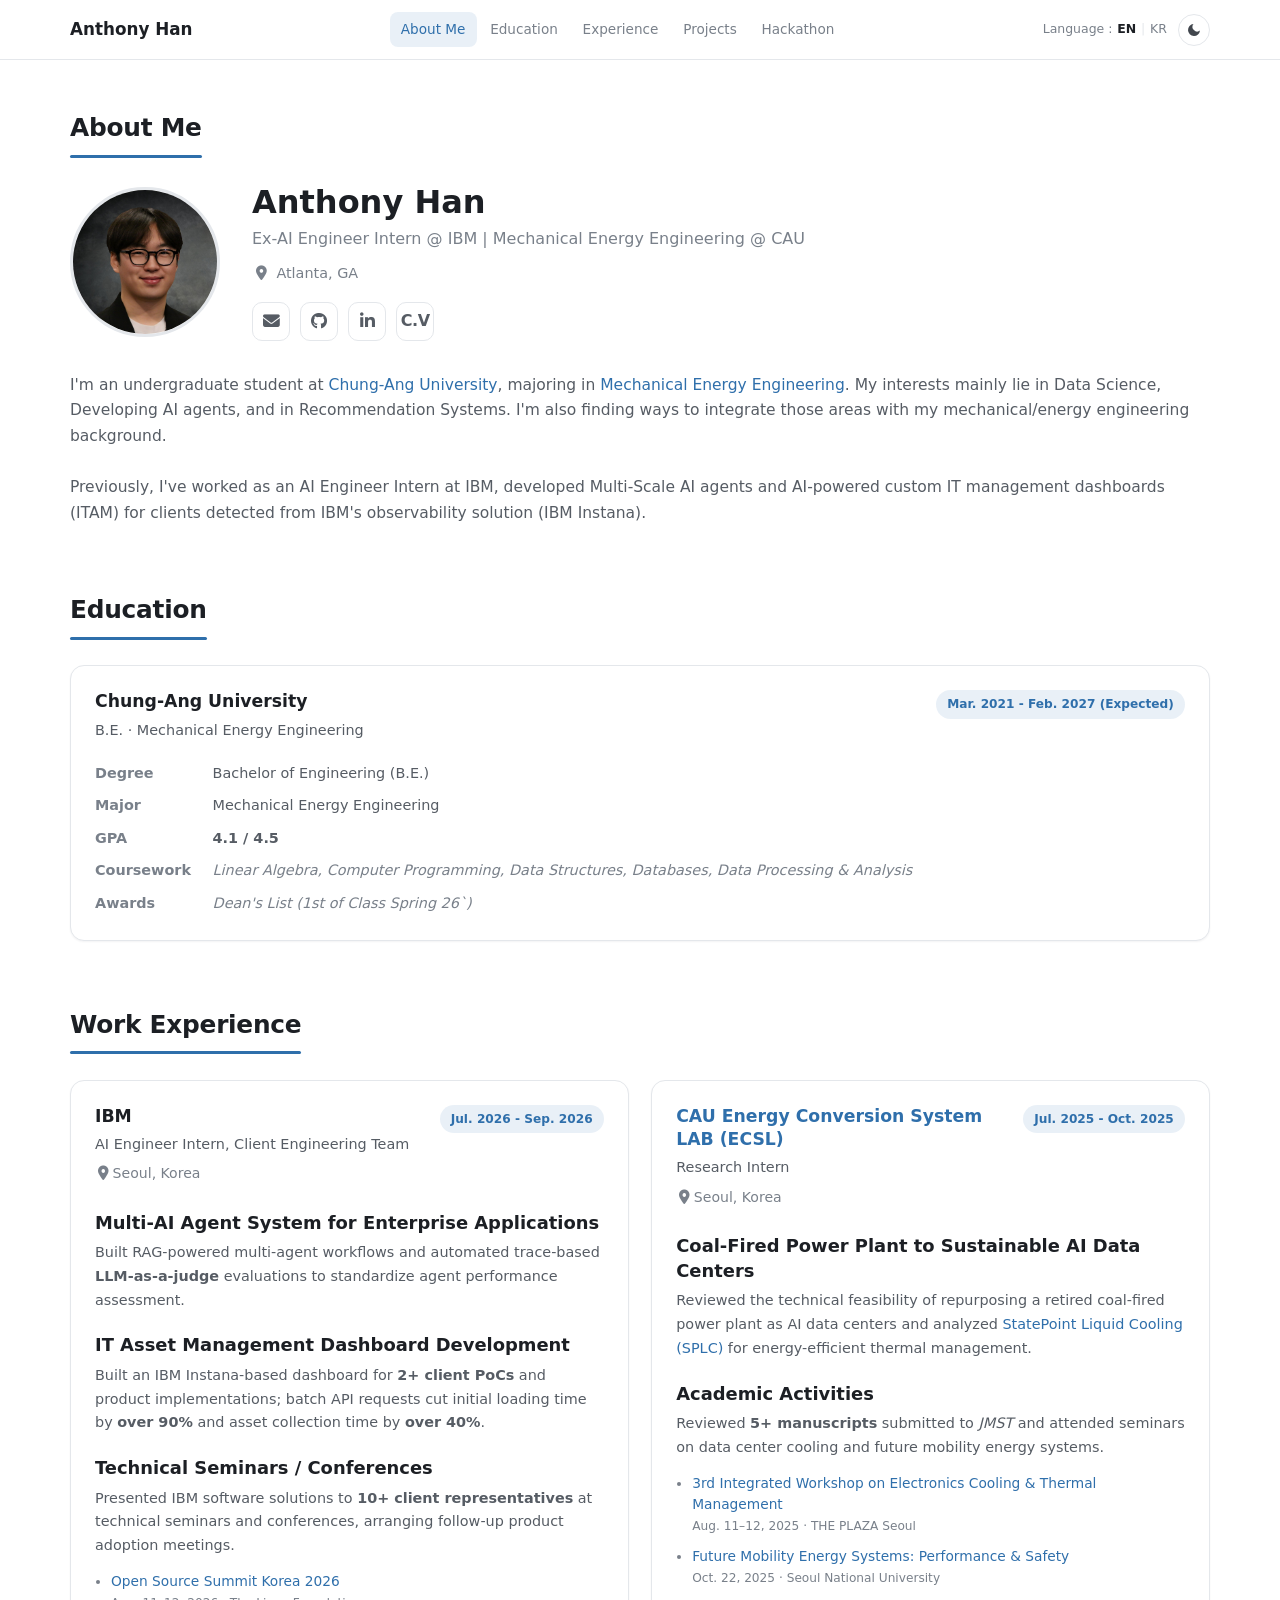
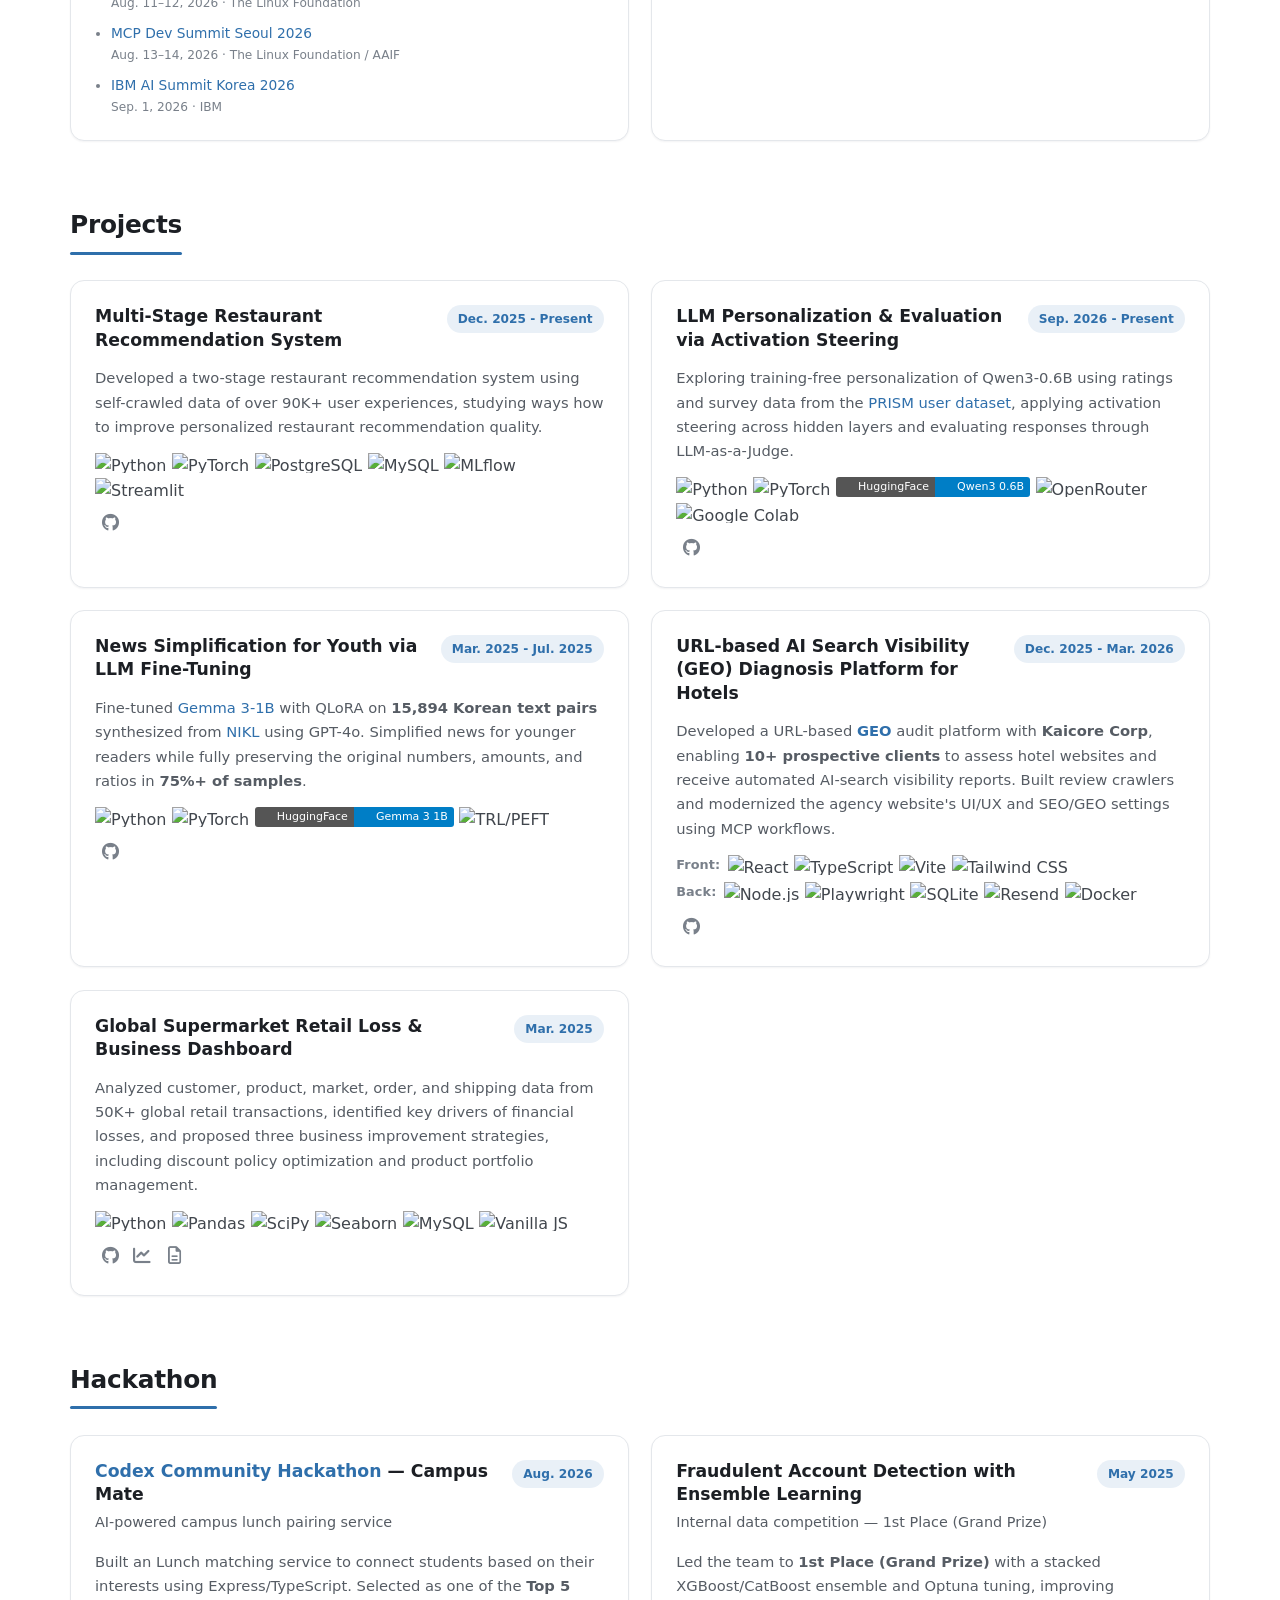
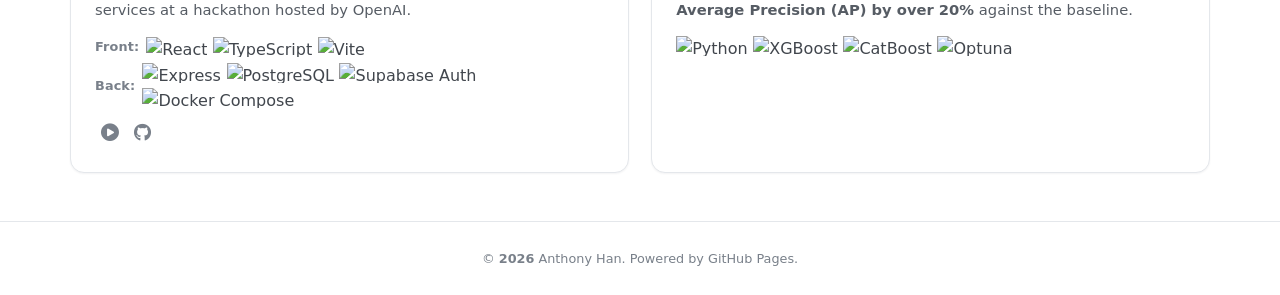
==== commit 53aca343: "Update C.V links and styling in portfolio pages" ====
--- a/index.html
+++ b/index.html
@@ -100,7 +100,8 @@
             <li><a class="social-link" href="mailto:hananthony1@gmail.com" aria-label="Email" title="Email"><i class="fas fa-fw fa-envelope" aria-hidden="true"></i></a></li>
             <li><a class="social-link" href="https://github.com/han942" aria-label="GitHub" title="GitHub"><i class="fab fa-fw fa-github" aria-hidden="true"></i></a></li>
             <li><a class="social-link" href="https://www.linkedin.com/in/anthonyseunghan/" aria-label="LinkedIn" title="LinkedIn"><i class="fab fa-fw fa-linkedin-in" aria-hidden="true"></i></a></li>
-            <!-- Add a Résumé link here once the PDF or a public URL is available. -->
+            <!-- EDIT: Add href="..." to the C.V anchor when the URL is ready. -->
+            <li><a class="social-link cv-link" aria-label="C.V" title="C.V">C.V</a></li>
           </ul>
         </div>
       </div>
@@ -112,14 +113,11 @@
           <a href="https://www.cau.ac.kr/cms/FR_CON/index.do?CONTENTS_NO=5&amp;MENU_ID=1030&amp;P_TAB_NO=5&amp;TAB_NO=0">Mechanical Energy Engineering</a>. My interests mainly lie in
           Data Science, Developing AI agents, and in Recommendation Systems. I'm also finding ways to integrate those areas with my mechanical/energy engineering background.<br><br>
           Previously, I've worked as an AI Engineer Intern at IBM, developed Multi-Scale AI agents and
-          AI-powered custom IT/SW management dashboards for clients by utilizing CI assets detected from IBM's observability solution (IBM Instana).
+          AI-powered custom IT management dashboards (ITAM) for clients detected from IBM's observability solution (IBM Instana).
         </p>
         <p class="ko">
-          <a href="https://neweng.cau.ac.kr/index.do">중앙대학교</a>에서 <a href="https://www.cau.ac.kr/cms/FR_CON/index.do?CONTENTS_NO=5&amp;MENU_ID=1030&amp;P_TAB_NO=5&amp;TAB_NO=0">에너지시스템공학부 발전기계전공</a>을 전공함.
-          데이터 사이언스, AI 에이전트 개발, 추천 시스템 분야에 관심을 두고, 이 분야들을 기계공학 지식과 접목할
-          방법을 모색함. <br><br>
-          이전에 IBM에서 AI 엔지니어 인턴으로 일하며 사내 Multi-Scale AI Agent를 개발 및 평가하고, IBM Instana에서 감지한 CI 정보를 토대로
-          AI 기술을 활용하여 기업용 IT 자산관리 (ITAM) Custom 대시보드를 개발함.
+          저는 현재 중앙대학교에서 에너지시스템공학부 발전기계전공을 공부하고 있는 한승원 입니다. 데이터 사이언스, AI 에이전트 개발, 추천 시스템 분야에 관심이 있으며, 동시에 이 AI/Data Science 분야를 기계공학 지식과 접목하는데 흥미를 가지고 있습니다.
+          <br><br>이전에 IBM에서 AI 엔지니어 인턴으로 근무하며 사내 Multi-Scale AI Agent를 개발 및 평가하고, IBM Instana에서 감지한 CI 정보를 토대로 AI 기술을 활용하여 기업용 IT 자산관리 (ITAM) Custom 대시보드를 개발한 경험이 있습니다
         </p>
       </div>
     </section>
@@ -174,7 +172,7 @@
             <div class="card__identity">
               <div>
                 <h3 class="card__title"><span class="en">Joong-Dong High School</span><span class="ko">중동고등학교</span></h3>
-                <p class="card__sub"><span class="en">Natural Science Track</span><span class="ko">자연계열</span></p>
+                <p class="card__sub"><span class="en">Natural Science Track</span><span class="ko">자율형 사립고</span></p>
               </div>
             </div>
             <span class="card__date"><span class="en">Mar. 2018 - Feb. 2021</span><span class="ko">2018. 3 - 2021. 2</span></span>
@@ -305,7 +303,7 @@
           </div>
           <p class="card__desc">
             <span class="en">Developed a two-stage restaurant recommendation system using self-crawled data of over 90K+ user experiences, studying ways how to improve personalized restaurant recommendation quality.</span>
-            <span class="ko">Python 기반 크롤링을 통해 수집한 9만 건 이상의 사용자 경험 데이터를 활용해 Two-Stage 식당 추천 시스템을 개발하고, 개인화된 식당 추천의 품질을 향상시키기 위한 방법론을 연구하는 중임.</span>
+            <span class="ko">Python 기반 크롤링을 통해 수집한 9만 건 이상의 사용자 경험 데이터를 활용해 Two-Stage 식당 추천 시스템을 개발하고, 개인화된 식당 추천의 품질을 향상시키기 위한 방법론을 연구하는 중</span>
           </p>
           <div class="card__meta">
             <span class="tech-stack" aria-label="Tech stack">
@@ -334,7 +332,7 @@
             <span class="card__date"><span class="en">Sep. 2026 - Present</span><span class="ko">2026. 9 - 현재</span></span>
           </div>
           <p class="card__desc">
-            <span class="en">Exploring training-free personalization of Qwen3-0.6B using ratings and survey data from the <a href="https://arxiv.org/pdf/2404.16019">PRISM user dataset</a>, applying activation steering across 28 layers and evaluating responses through LLM-as-a-Judge.</span>
+            <span class="en">Exploring training-free personalization of Qwen3-0.6B using ratings and survey data from the <a href="https://arxiv.org/pdf/2404.16019">PRISM user dataset</a>, applying activation steering across hidden layers and evaluating responses through LLM-as-a-Judge.</span>
             <span class="ko"><a href="https://arxiv.org/pdf/2404.16019">PRISM</a> 데이터셋의 평점 및 설문 데이터를 활용하여 Activation Steering을 통한 LLM 개인화 연구를 진행중. LLM-as-a-Judge, Jev 등과 같은 의사결정 모델을 통한 평가 등을 수행하고 있음.</span>
           </p>
           <div class="card__meta">
@@ -573,7 +571,7 @@
   <div id="footer" class="page__footer">
     <footer>
       <p class="copyright">
-        © <strong><span id="year">2026</span></strong> <span class="en">Anthony Han</span><span class="ko">한승원</span>.
+        © <strong><span id="year">2026</span></strong> <span class="en">Anthony Han</span><span class="ko">Anthony Han</span>.
         <span class="en">Powered by GitHub Pages.</span><span class="ko">Powered by GitHub Pages.</span>
       </p>
     </footer>
--- a/assets/css/style2.css
+++ b/assets/css/style2.css
@@ -235,6 +235,8 @@
 .block:last-child { margin-bottom: 0; }
 
 .section-title {
+  width: fit-content;
+  max-width: 100%;
   margin: 0 0 1.6rem;
   padding-bottom: 0.55rem;
   font-size: 1.55rem;
@@ -248,7 +250,7 @@
   position: absolute;
   left: 0;
   bottom: 0;
-  width: 52px;
+  width: 100%;
   height: 3px;
   border-radius: 2px;
   background: var(--accent);
@@ -295,6 +297,12 @@
 .location i { margin-right: 0.4rem; }
 
 .social-list { display: flex; gap: 0.6rem; }
+
+.social-link.cv-link {
+  font-size: 1rem;
+  font-weight: 600;
+  letter-spacing: -0.03em;
+}
 
 .social-link {
   display: inline-flex;
@@ -393,12 +401,11 @@
 .card__bullets li::marker { color: var(--muted); }
 
 .card__meta {
-  margin-top: auto;
-  padding-top: 1rem;
-  display: flex;
-  flex-wrap: wrap;
-  align-items: center;
-  justify-content: space-between;
+  margin-top: 0;
+  padding-top: 0.85rem;
+  display: flex;
+  flex-direction: column;
+  align-items: flex-start;
   gap: 0.6rem;
 }
 
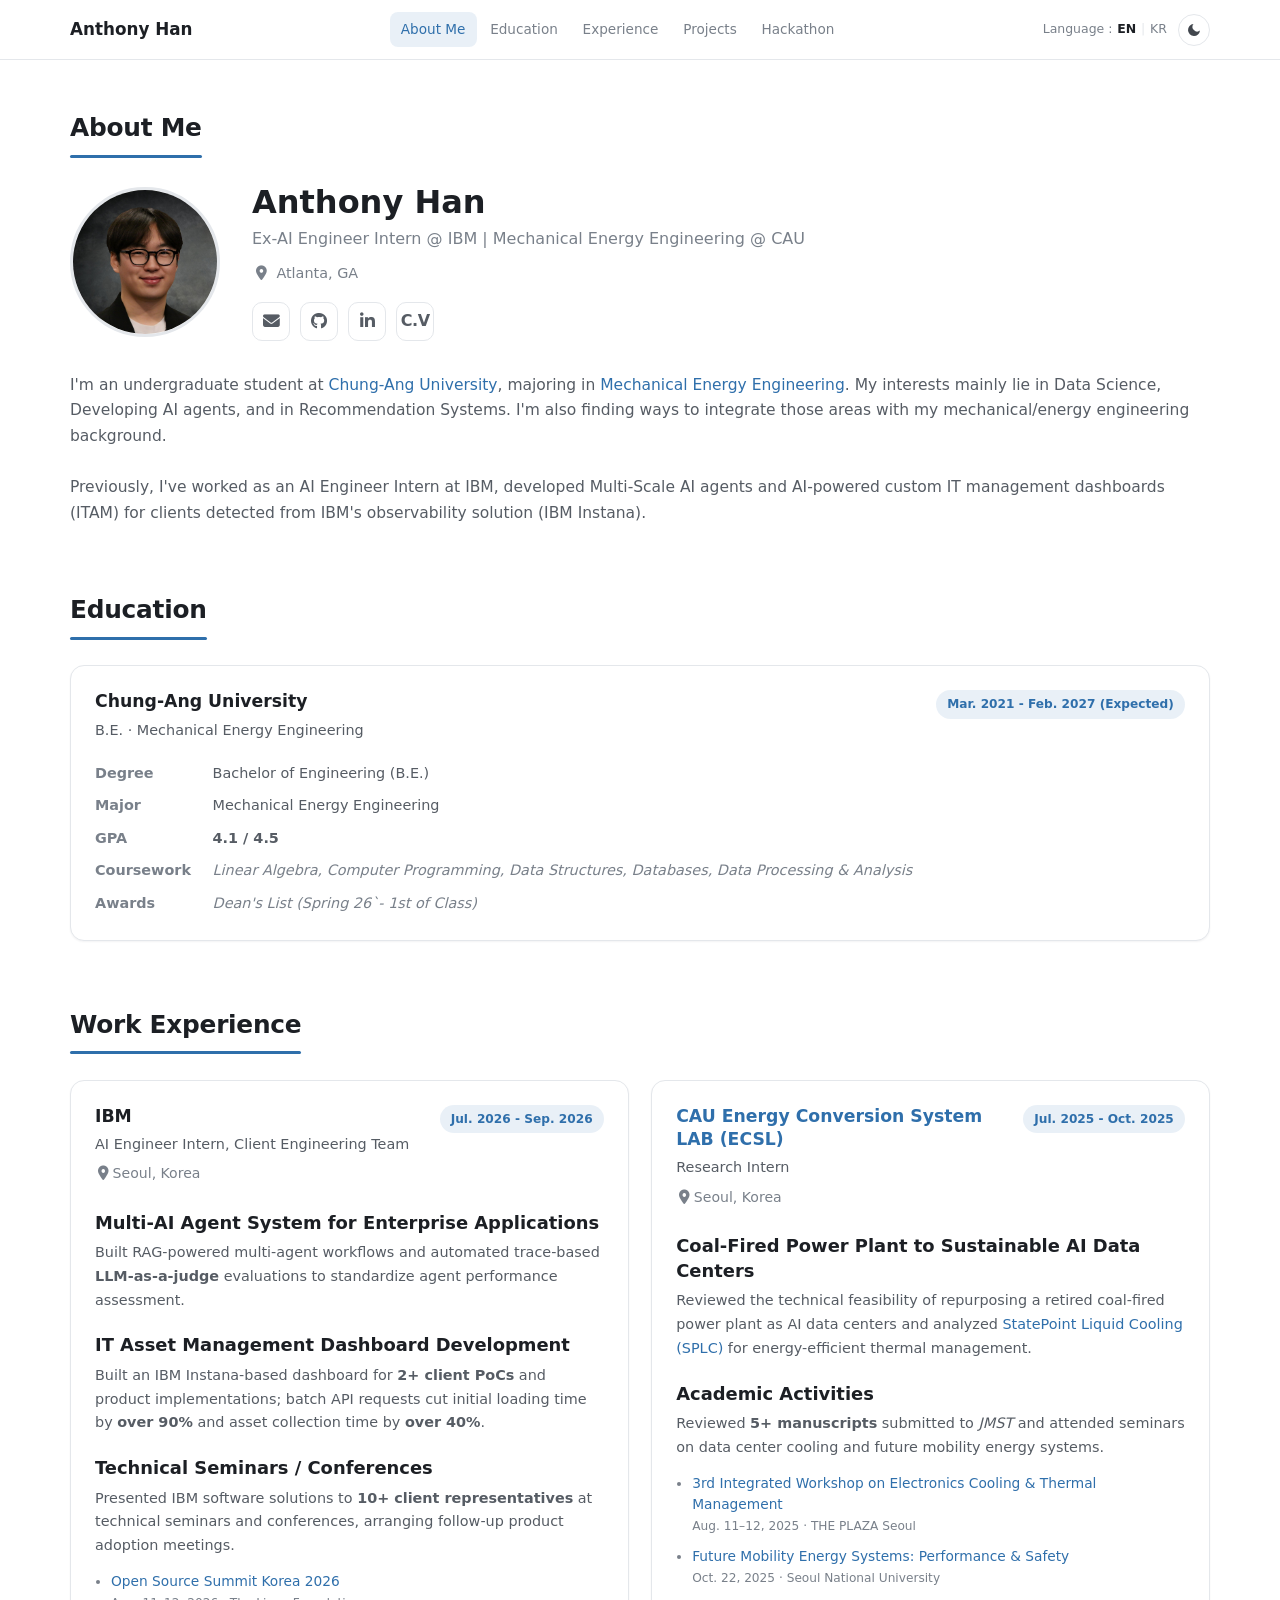
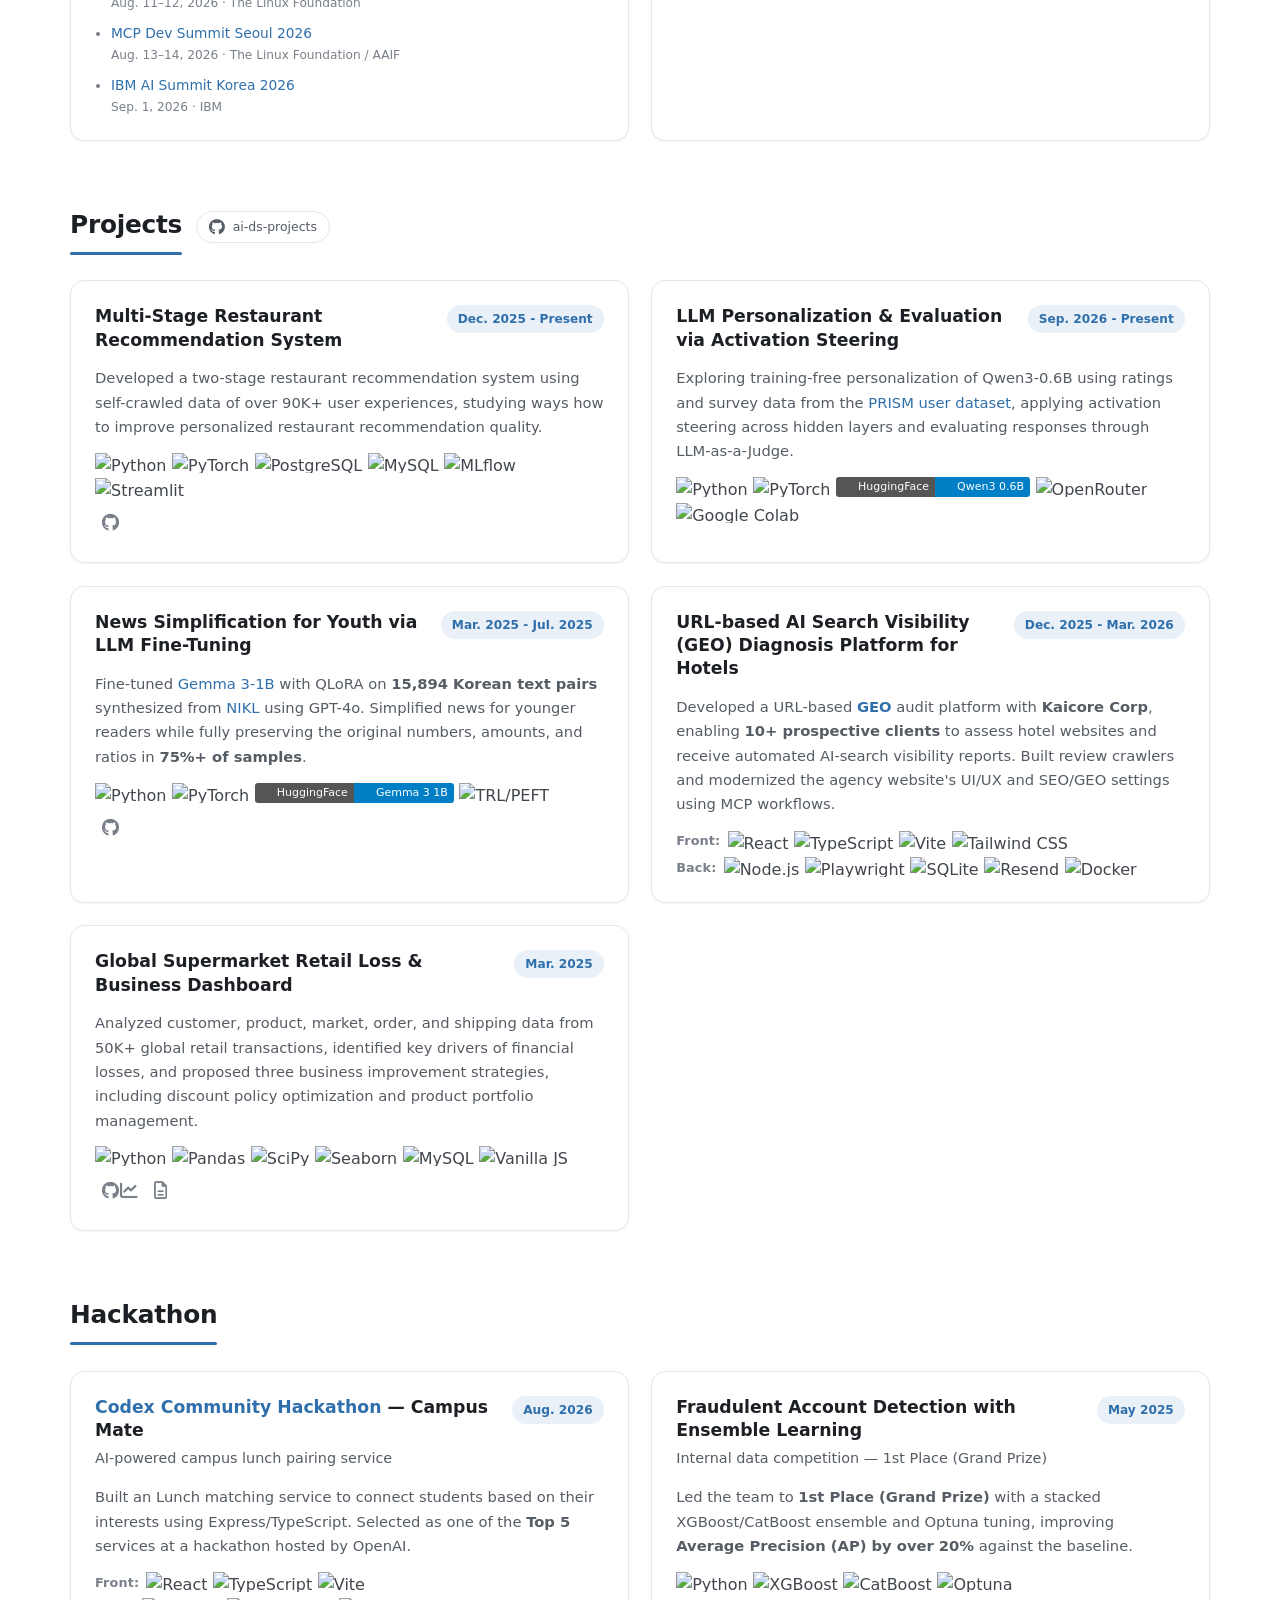
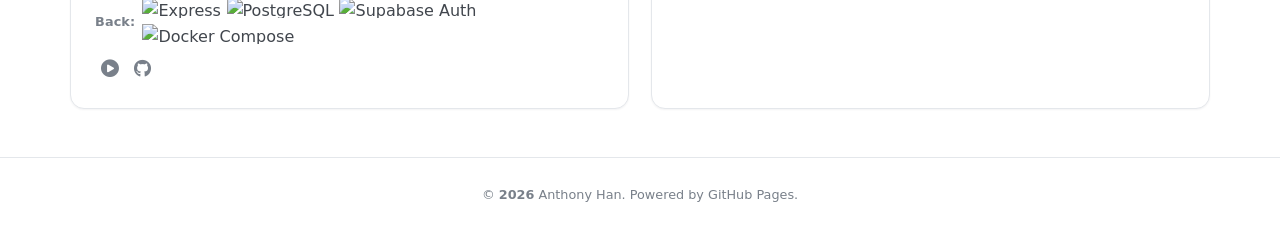
==== commit 6caf4bfc: "Add Korean version of the website and synchronization script - Created `kr/index.html` for the Korea" ====
--- a/index.html
+++ b/index.html
@@ -15,26 +15,25 @@
   <meta property="og:url" content="https://han942.github.io/website/">
 
   <link rel="canonical" href="https://han942.github.io/website/">
+  <link rel="alternate" hreflang="en" href="https://han942.github.io/website/">
+  <link rel="alternate" hreflang="ko" href="https://han942.github.io/website/kr/">
+  <link rel="alternate" hreflang="x-default" href="https://han942.github.io/website/">
   <link rel="stylesheet" as="style" crossorigin href="https://cdn.jsdelivr.net/gh/orioncactus/pretendard@v1.3.9/dist/web/variable/pretendardvariable.min.css">
   <link rel="stylesheet" href="assets/css/style2.css">
   <link rel="stylesheet" href="https://cdn.jsdelivr.net/npm/@fortawesome/fontawesome-free@6/css/all.min.css" as="style" onload="this.onload=null;this.rel='stylesheet'">
   <noscript><link rel="stylesheet" href="https://cdn.jsdelivr.net/npm/@fortawesome/fontawesome-free@6/css/all.min.css"></noscript>
 
-  <!-- 저장된 테마/언어를 렌더링 전에 적용 (깜빡임 방지) -->
+  <!-- 저장된 테마를 렌더링 전에 적용 (깜빡임 방지). 언어는 페이지별로 고정합니다. -->
   <script>
     (function () {
       var d = document.documentElement;
 
-      var theme = localStorage.getItem('theme');
+      var theme;
+      try { theme = localStorage.getItem('theme'); } catch (e) { /* ignore */ }
       if (theme !== 'dark' && theme !== 'light') {
         theme = 'light';
       }
       d.setAttribute('data-theme', theme);
-
-      // 첫 화면은 항상 영어로 시작한다.
-      var lang = 'en';
-      d.setAttribute('data-lang', lang);
-      d.lang = lang;
     })();
   </script>
 </head>
@@ -43,24 +42,24 @@
   <!-- ============================= MASTHEAD ============================= -->
   <div class="masthead">
     <div class="masthead__inner-wrap">
-      <a class="site-title" href="./"><span class="en">Anthony Han</span><span class="ko">한승원</span></a>
+      <a class="site-title" href="./"><span class="en">Anthony Han</span></a>
 
       <!-- 모든 섹션이 한 페이지에 이어지므로, 상단 메뉴는 해당 섹션으로 스크롤한다 -->
       <nav class="section-nav" aria-label="Section navigation">
-        <a class="section-nav__link active" href="#about"><span class="en">About Me</span><span class="ko">소개</span></a>
-        <a class="section-nav__link" href="#education"><span class="en">Education</span><span class="ko">학력</span></a>
-        <a class="section-nav__link" href="#experience"><span class="en">Experience</span><span class="ko">경력</span></a>
-        <a class="section-nav__link" href="#projects"><span class="en">Projects</span><span class="ko">프로젝트</span></a>
-        <a class="section-nav__link" href="#hackathons"><span class="en">Hackathon</span><span class="ko">해커톤</span></a>
+        <a class="section-nav__link active" href="#about"><span class="en">About Me</span></a>
+        <a class="section-nav__link" href="#education"><span class="en">Education</span></a>
+        <a class="section-nav__link" href="#experience"><span class="en">Experience</span></a>
+        <a class="section-nav__link" href="#projects"><span class="en">Projects</span></a>
+        <a class="section-nav__link" href="#hackathons"><span class="en">Hackathon</span></a>
       </nav>
 
       <div class="masthead__actions">
-        <div class="lang-switch">
+        <nav class="lang-switch" aria-label="Language selection">
           <span class="lang-switch__label">Language :</span>
-          <button class="lang-opt" type="button" data-set-lang="en">EN</button>
+          <a class="lang-opt" href="./" lang="en" hreflang="en" aria-current="page">EN</a>
           <span class="lang-switch__sep">|</span>
-          <button class="lang-opt" type="button" data-set-lang="ko">KR</button>
-        </div>
+          <a class="lang-opt" href="kr/" lang="ko" hreflang="ko">KR</a>
+        </nav>
         <button id="theme-toggle" class="icon-btn" type="button" aria-label="Toggle dark mode">
           <svg class="icon-moon" viewBox="0 0 24 24" width="16" height="16" aria-hidden="true">
             <path fill="currentColor" d="M21 12.8A9 9 0 1 1 11.2 3a7 7 0 0 0 9.8 9.8z"></path>
@@ -80,7 +79,7 @@
 
     <!-- ------------------------- ABOUT ME ------------------------- -->
     <section id="about" class="block">
-      <h2 class="section-title"><span class="en">About Me</span><span class="ko">소개</span></h2>
+      <h2 class="section-title"><span class="en">About Me</span></h2>
 
       <div class="profile-section">
         <div class="author__avatar">
@@ -89,12 +88,12 @@
         </div>
 
         <div class="profile-info">
-          <h1 class="name"><span class="en">Anthony Han</span><span class="ko">한승원</span></h1>
+          <h1 class="name"><span class="en">Anthony Han</span></h1>
           <!-- EDIT: 한 줄 소개 (직함 @ 소속) -->
           <p class="profile-title">
-            <span class="en">Ex-AI Engineer Intern @ IBM | Mechanical Energy Engineering @ CAU</span><span class="ko">Ex-AI Engineer Intern @ IBM | Mechanical Energy Engineering @ CAU</span>
-          </p>
-          <p class="location"><i class="fas fa-fw fa-map-marker-alt" aria-hidden="true"></i><span class="en">Atlanta, GA</span><span class="ko">Atlanta, GA</span></p>
+            <span class="en">Ex-AI Engineer Intern @ IBM | Mechanical Energy Engineering @ CAU</span>
+          </p>
+          <p class="location"><i class="fas fa-fw fa-map-marker-alt" aria-hidden="true"></i><span class="en">Atlanta, GA</span></p>
 
           <ul class="social-list">
             <li><a class="social-link" href="mailto:hananthony1@gmail.com" aria-label="Email" title="Email"><i class="fas fa-fw fa-envelope" aria-hidden="true"></i></a></li>
@@ -106,7 +105,7 @@
         </div>
       </div>
 
-      <!-- EDIT: 자기소개 문단. index.html 내용을 그대로 옮겼습니다. -->
+      <!-- EDIT: 자기소개 문단 -->
       <div class="about-text">
         <p class="en">
           I'm an undergraduate student at <a href="https://neweng.cau.ac.kr/index.do">Chung-Ang University</a>, majoring in
@@ -115,38 +114,35 @@
           Previously, I've worked as an AI Engineer Intern at IBM, developed Multi-Scale AI agents and
           AI-powered custom IT management dashboards (ITAM) for clients detected from IBM's observability solution (IBM Instana).
         </p>
-        <p class="ko">
-          저는 현재 중앙대학교에서 에너지시스템공학부 발전기계전공을 공부하고 있는 한승원 입니다. 데이터 사이언스, AI 에이전트 개발, 추천 시스템 분야에 관심이 있으며, 동시에 이 AI/Data Science 분야를 기계공학 지식과 접목하는데 흥미를 가지고 있습니다.
-          <br><br>이전에 IBM에서 AI 엔지니어 인턴으로 근무하며 사내 Multi-Scale AI Agent를 개발 및 평가하고, IBM Instana에서 감지한 CI 정보를 토대로 AI 기술을 활용하여 기업용 IT 자산관리 (ITAM) Custom 대시보드를 개발한 경험이 있습니다
-        </p>
+
       </div>
     </section>
 
     <!-- ------------------------- EDUCATION ------------------------- -->
     <!-- 한 줄(row)에 최대 2개 카드까지 배치됩니다 -->
     <section id="education" class="block">
-      <h2 class="section-title"><span class="en">Education</span><span class="ko">학력</span></h2>
+      <h2 class="section-title"><span class="en">Education</span></h2>
 
       <div class="card-grid">
         <article class="card edu-primary">
           <div class="card__head">
             <div class="card__identity">
               <div>
-                <h3 class="card__title"><span class="en">Chung-Ang University</span><span class="ko">중앙대학교</span></h3>
-                <p class="card__sub"><span class="en">B.E. · Mechanical Energy Engineering</span><span class="ko">Bachelor of Engineering (B.E.) · 에너지시스템공학부 발전기계전공</span></p>
+                <h3 class="card__title"><span class="en">Chung-Ang University</span></h3>
+                <p class="card__sub"><span class="en">B.E. · Mechanical Energy Engineering</span></p>
               </div>
             </div>
-            <span class="card__date"><span class="en">Mar. 2021 - Feb. 2027 (Expected)</span><span class="ko">2021. 3 - 2027. 2 (Expected)</span></span>
+            <span class="card__date"><span class="en">Mar. 2021 - Feb. 2027 (Expected)</span></span>
           </div>
 
           <dl class="edu-rows">
             <div class="edu-row">
-              <dt><span class="en">Degree</span><span class="ko">학위</span></dt>
-              <dd><span class="en">Bachelor of Engineering (B.E.)</span><span class="ko">Bachelor of Engineering (B.E.)</span></dd>
+              <dt><span class="en">Degree</span></dt>
+              <dd><span class="en">Bachelor of Engineering (B.E.)</span></dd>
             </div>
             <div class="edu-row">
-              <dt><span class="en">Major</span><span class="ko">전공</span></dt>
-              <dd><span class="en">Mechanical Energy Engineering</span><span class="ko">에너지시스템공학부 발전기계전공</span></dd>
+              <dt><span class="en">Major</span></dt>
+              <dd><span class="en">Mechanical Energy Engineering</span></dd>
             </div>
             <div class="edu-row">
               <dt>GPA</dt>
@@ -154,91 +150,73 @@
             </div>
             <!-- EDIT: index.html에 수강 과목 정보가 없어 임시값을 넣었습니다. 실제 수강 과목으로 교체해 주세요. -->
             <div class="edu-row">
-              <dt><span class="en">Coursework</span><span class="ko">수강 과목</span></dt>
+              <dt><span class="en">Coursework</span></dt>
               <dd class="mock"><span class="en">Linear Algebra, Computer Programming, Data Structures, Databases, Data Processing & Analysis</span>
-                <span class="ko">컴퓨터 프로그래밍, 자료구조, 데이터베이스, 데이터처리 및 분석</span></dd>
+                </dd>
             </div>
             <!-- EDIT: 실제 수상 내역으로 교체해 주세요. -->
             <div class="edu-row">
-              <dt><span class="en">Awards</span><span class="ko">수상내역</span></dt>
-              <dd class="mock"><span class="en">Dean's List (1st of Class Spring 26`)</span><span class="ko">Dean's List (2026-1, 학년 수석)</span></dd>
+              <dt><span class="en">Awards</span></dt>
+              <dd class="mock"><span class="en">Dean's List (Spring 26`- 1st of Class)</span></dd>
             </div>
           </dl>
         </article>
 
-        <!-- 고등학교 정보는 한국어 버전에서만 표시됩니다 (EN에서는 숨김) -->
-        <article class="card education-high-school">
-          <div class="card__head">
-            <div class="card__identity">
-              <div>
-                <h3 class="card__title"><span class="en">Joong-Dong High School</span><span class="ko">중동고등학교</span></h3>
-                <p class="card__sub"><span class="en">Natural Science Track</span><span class="ko">자율형 사립고</span></p>
-              </div>
-            </div>
-            <span class="card__date"><span class="en">Mar. 2018 - Feb. 2021</span><span class="ko">2018. 3 - 2021. 2</span></span>
-          </div>
-
-          <dl class="edu-rows">
-            <div class="edu-row">
-              <dt><span class="en">Track</span><span class="ko">계열</span></dt>
-              <dd><span class="en">Natural Science</span><span class="ko">자연계</span></dd>
-            </div>
-          </dl>
-        </article>
+
       </div>
     </section>
 
     <!-- ------------------------ EXPERIENCE ------------------------ -->
     <!-- 한 줄(row)에 최대 2개 카드까지 배치됩니다 -->
     <section id="experience" class="block">
-      <h2 class="section-title"><span class="en">Work Experience</span><span class="ko">경력</span></h2>
+      <h2 class="section-title"><span class="en">Work Experience</span></h2>
 
       <div class="card-grid">
         <article class="card">
           <div class="card__head">
             <div class="card__identity">
               <div>
-                <h3 class="card__title"><span class="en">IBM</span><span class="ko">IBM</span></h3>
+                <h3 class="card__title"><span class="en">IBM</span></h3>
                 <p class="card__sub">AI Engineer Intern, Client Engineering Team</p>
                 <p class="card__role"><i class="fas fa-fw fa-map-marker-alt" aria-hidden="true"></i>Seoul, Korea</p>
               </div>
             </div>
-            <span class="card__date"><span class="en">Jul. 2026 - Sep. 2026</span><span class="ko">2026. 7 - 2026. 9</span></span>
+            <span class="card__date"><span class="en">Jul. 2026 - Sep. 2026</span></span>
           </div>
 
           <ul class="experience-items">
             <li>
-              <h4 class="experience-item__title"><span class="en">Multi-AI Agent System for Enterprise Applications</span><span class="ko">Multi-Agent 시스템</span></h4>
+              <h4 class="experience-item__title"><span class="en">Multi-AI Agent System for Enterprise Applications</span></h4>
               <p class="experience-item__summary">
                 <span class="en">Built RAG-powered multi-agent workflows and automated trace-based <strong>LLM-as-a-judge</strong> evaluations to standardize agent performance assessment.</span>
-                <span class="ko">RAG 기반 Multi-Agent 시스템을 구축하고, trace 정보를 활용한 <strong>LLM-as-a-judge</strong> 평가 자동화로 에이전트 성능 평가를 표준화함.</span>
+
               </p>
             </li>
             <li>
-              <h4 class="experience-item__title"><span class="en">IT Asset Management Dashboard Development</span><span class="ko">기업용 IT 자산관리 대시보드</span></h4>
+              <h4 class="experience-item__title"><span class="en">IT Asset Management Dashboard Development</span></h4>
               <p class="experience-item__summary">
                 <span class="en">Built an IBM Instana-based dashboard for <strong>2+ client PoCs</strong> and product implementations; batch API requests cut initial loading time by <strong>over 90%</strong> and asset collection time by <strong>over 40%</strong>.</span>
-                <span class="ko">IBM Instana 기반 대시보드를 구축해 <strong>2개 이상 고객사 PoC</strong>와 제품 구현으로 연결하고, 배치 API 요청으로 초기 화면 로딩을 <strong>90% 이상</strong>, 전체 자산 수집 시간을 <strong>40% 이상</strong> 단축함.</span>
+
               </p>
             </li>
             <li>
-              <h4 class="experience-item__title"><span class="en">Technical Seminars / Conferences</span><span class="ko">Technical Seminars / Conferences</span></h4>
+              <h4 class="experience-item__title"><span class="en">Technical Seminars / Conferences</span></h4>
               <p class="experience-item__summary">
                 <span class="en">Presented IBM software solutions to <strong>10+ client representatives</strong> at technical seminars and conferences, arranging follow-up product adoption meetings.</span>
-                <span class="ko">기술 세미나와 컨퍼런스에서 <strong>10명 이상 고객사 실무 담당자</strong>에게 IBM 소프트웨어 솔루션을 소개하고, 후속 제품 도입 미팅을 주선함.</span>
+
               </p>
               <ul class="experience-events">
                 <li>
                   <a href="https://events.linuxfoundation.org/archive/2026/open-source-summit-korea/" target="_blank" rel="noopener noreferrer">Open Source Summit Korea 2026</a>
-                  <span class="experience-event__meta"><span class="en">Aug. 11–12, 2026 · The Linux Foundation</span><span class="ko">2026. 8. 11–12 · Linux Foundation</span></span>
+                  <span class="experience-event__meta"><span class="en">Aug. 11–12, 2026 · The Linux Foundation</span></span>
                 </li>
                 <li>
                   <a href="https://events.linuxfoundation.org/mcp-dev-summit-seoul/" target="_blank" rel="noopener noreferrer">MCP Dev Summit Seoul 2026</a>
-                  <span class="experience-event__meta"><span class="en">Aug. 13–14, 2026 · The Linux Foundation / AAIF</span><span class="ko">2026. 8. 13–14 · Linux Foundation / AAIF</span></span>
+                  <span class="experience-event__meta"><span class="en">Aug. 13–14, 2026 · The Linux Foundation / AAIF</span></span>
                 </li>
                 <li>
                   <a href="https://www.ibm.com/kr-ko/think/videos" target="_blank" rel="noopener noreferrer">IBM AI Summit Korea 2026</a>
-                  <span class="experience-event__meta"><span class="en">Sep. 1, 2026 · IBM</span><span class="ko">2026. 9. 1 · IBM</span></span>
+                  <span class="experience-event__meta"><span class="en">Sep. 1, 2026 · IBM</span></span>
                 </li>
               </ul>
             </li>
@@ -250,35 +228,35 @@
             <div class="card__identity">
               <div>
                 <h3 class="card__title"><a href="https://ecsl.cau.ac.kr/">CAU Energy Conversion System LAB (ECSL)</a></h3>
-                <p class="card__sub"><span class="en">Research Intern</span><span class="ko">Research Intern</span></p>
+                <p class="card__sub"><span class="en">Research Intern</span></p>
                 <p class="card__role"><i class="fas fa-fw fa-map-marker-alt" aria-hidden="true"></i>Seoul, Korea</p>
               </div>
             </div>
-            <span class="card__date"><span class="en">Jul. 2025 - Oct. 2025</span><span class="ko">2025. 7 - 2025. 10</span></span>
+            <span class="card__date"><span class="en">Jul. 2025 - Oct. 2025</span></span>
           </div>
 
           <ul class="experience-items">
             <li>
-              <h4 class="experience-item__title"><span class="en">Coal-Fired Power Plant to Sustainable AI Data Centers</span><span class="ko">폐석탄화력발전소의 지속가능한 AI 데이터센터 전환</span></h4>
+              <h4 class="experience-item__title"><span class="en">Coal-Fired Power Plant to Sustainable AI Data Centers</span></h4>
               <p class="experience-item__summary">
                 <span class="en">Reviewed the technical feasibility of repurposing a retired coal-fired power plant as AI data centers and analyzed <a href="https://engineering.fb.com/2018/06/05/data-center-engineering/statepoint-liquid-cooling/">StatePoint Liquid Cooling (SPLC)</a> for energy-efficient thermal management.</span>
-                <span class="ko">폐석탄화력발전소의 AI 데이터센터 전환 사업을 기술 검토하고, <a href="https://engineering.fb.com/2018/06/05/data-center-engineering/statepoint-liquid-cooling/">StatePoint Liquid Cooling(SPLC)</a> 기반 냉각 방식을 분석해 에너지 효율적인 열 관리 설계에 기여함.</span>
+
               </p>
             </li>
             <li>
-              <h4 class="experience-item__title"><span class="en">Academic Activities</span><span class="ko">학술 활동</span></h4>
+              <h4 class="experience-item__title"><span class="en">Academic Activities</span></h4>
               <p class="experience-item__summary">
                 <span class="en">Reviewed <strong>5+ manuscripts</strong> submitted to <i>JMST</i> and attended seminars on data center cooling and future mobility energy systems.</span>
-                <span class="ko"><i>JMST</i> 투고 논문 <strong>5편 이상</strong>의 방법론과 기술적 결과를 검토하고, 데이터센터 냉각과 미래 모빌리티 에너지시스템 관련 세미나에 참여함.</span>
+
               </p>
               <ul class="experience-events">
                 <li>
-                  <a href="https://ksme.or.kr/Conference/ConferenceView.asp?AC=3&amp;CODE=C320250703&amp;sub_param=4&amp;top_param=1" target="_blank" rel="noopener noreferrer"><span class="en">3rd Integrated Workshop on Electronics Cooling &amp; Thermal Management</span><span class="ko">제3회 전자장비냉각 및 열관리 통합 워크숍</span></a>
-                  <span class="experience-event__meta"><span class="en">Aug. 11–12, 2025 · THE PLAZA Seoul</span><span class="ko">2025. 8. 11–12 · 더 플라자 서울</span></span>
+                  <a href="https://ksme.or.kr/Conference/ConferenceView.asp?AC=3&amp;CODE=C320250703&amp;sub_param=4&amp;top_param=1" target="_blank" rel="noopener noreferrer"><span class="en">3rd Integrated Workshop on Electronics Cooling &amp; Thermal Management</span></a>
+                  <span class="experience-event__meta"><span class="en">Aug. 11–12, 2025 · THE PLAZA Seoul</span></span>
                 </li>
                 <li>
-                  <a href="https://me.snu.ac.kr/%EC%84%B8%EB%AF%B8%EB%82%98-%EB%B0%8F-%ED%96%89%EC%82%AC/?mod=document&amp;uid=21283" target="_blank" rel="noopener noreferrer"><span class="en">Future Mobility Energy Systems: Performance &amp; Safety</span><span class="ko">미래 모빌리티 에너지시스템 성능 및 안전성 개선 연구</span></a>
-                  <span class="experience-event__meta"><span class="en">Oct. 22, 2025 · Seoul National University</span><span class="ko">2025. 10. 22 · 서울대학교</span></span>
+                  <a href="https://me.snu.ac.kr/%EC%84%B8%EB%AF%B8%EB%82%98-%EB%B0%8F-%ED%96%89%EC%82%AC/?mod=document&amp;uid=21283" target="_blank" rel="noopener noreferrer"><span class="en">Future Mobility Energy Systems: Performance &amp; Safety</span></a>
+                  <span class="experience-event__meta"><span class="en">Oct. 22, 2025 · Seoul National University</span></span>
                 </li>
               </ul>
             </li>
@@ -290,20 +268,26 @@
     <!-- ------------------------- PROJECTS ------------------------- -->
     <!-- 한 줄(row)에 최대 2개 카드까지 배치됩니다 -->
     <section id="projects" class="block">
-      <h2 class="section-title"><span class="en">Projects</span><span class="ko">프로젝트</span></h2>
+      <div class="section-heading">
+        <h2 class="section-title"><span class="en">Projects</span></h2>
+        <a class="repo-badge" href="https://github.com/han942/ai-ds-projects" aria-label="View the ai-ds-projects repository on GitHub">
+          <i class="fab fa-github" aria-hidden="true"></i>
+          <span>ai-ds-projects</span>
+        </a>
+      </div>
 
       <div class="card-grid">
         <!-- 1. Restaurant recommender -->
         <article class="card">
           <div class="card__head">
             <div>
-              <h3 class="card__title"><span class="en">Multi-Stage Restaurant Recommendation System</span><span class="ko">방문·평점 이력 기반 Multi-Stage 맛집 추천 시스템</span></h3>
-            </div>
-            <span class="card__date"><span class="en">Dec. 2025 - Present</span><span class="ko">2025. 12 - 현재</span></span>
+              <h3 class="card__title"><span class="en">Multi-Stage Restaurant Recommendation System</span></h3>
+            </div>
+            <span class="card__date"><span class="en">Dec. 2025 - Present</span></span>
           </div>
           <p class="card__desc">
             <span class="en">Developed a two-stage restaurant recommendation system using self-crawled data of over 90K+ user experiences, studying ways how to improve personalized restaurant recommendation quality.</span>
-            <span class="ko">Python 기반 크롤링을 통해 수집한 9만 건 이상의 사용자 경험 데이터를 활용해 Two-Stage 식당 추천 시스템을 개발하고, 개인화된 식당 추천의 품질을 향상시키기 위한 방법론을 연구하는 중</span>
+
           </p>
           <div class="card__meta">
             <span class="tech-stack" aria-label="Tech stack">
@@ -315,9 +299,9 @@
               <img src="https://img.shields.io/badge/Streamlit-FF4B4B?logo=streamlit&amp;logoColor=white" alt="Streamlit" loading="lazy">
             </span>
             <span class="card__links">
-              <a class="project-link" href="https://github.com/han942/ai-ds-projects/tree/main/projects/rating_recsys" title="View source code on GitHub">
+              <a class="project-link project-link--repo" href="https://github.com/han942/ai-ds-projects/tree/main/projects/rating_recsys" aria-label="View rating_recsys source code on GitHub">
                 <i class="fab fa-github" aria-hidden="true"></i>
-                <span class="sr-only en">Code</span><span class="sr-only ko">코드</span>
+                <span class="project-link__repo"><span>rating_recsys</span></span>
               </a>
             </span>
           </div>
@@ -327,13 +311,13 @@
         <article class="card">
           <div class="card__head">
             <div>
-              <h3 class="card__title"><span class="en">LLM Personalization &amp; Evaluation via Activation Steering</span><span class="ko">Activation Steering을 활용한 LLM 개인화 및 성능 평가 연구</span></h3>
-            </div>
-            <span class="card__date"><span class="en">Sep. 2026 - Present</span><span class="ko">2026. 9 - 현재</span></span>
+              <h3 class="card__title"><span class="en">LLM Personalization &amp; Evaluation via Activation Steering</span></h3>
+            </div>
+            <span class="card__date"><span class="en">Sep. 2026 - Present</span></span>
           </div>
           <p class="card__desc">
             <span class="en">Exploring training-free personalization of Qwen3-0.6B using ratings and survey data from the <a href="https://arxiv.org/pdf/2404.16019">PRISM user dataset</a>, applying activation steering across hidden layers and evaluating responses through LLM-as-a-Judge.</span>
-            <span class="ko"><a href="https://arxiv.org/pdf/2404.16019">PRISM</a> 데이터셋의 평점 및 설문 데이터를 활용하여 Activation Steering을 통한 LLM 개인화 연구를 진행중. LLM-as-a-Judge, Jev 등과 같은 의사결정 모델을 통한 평가 등을 수행하고 있음.</span>
+
           </p>
           <div class="card__meta">
             <span class="tech-stack" aria-label="Tech stack">
@@ -352,12 +336,6 @@
               <img src="https://img.shields.io/badge/OpenRouter-6467F2?logo=openrouter&amp;logoColor=white" alt="OpenRouter" loading="lazy">
               <img src="https://img.shields.io/badge/Google%20Colab-F9AB00?logo=googlecolab&amp;logoColor=black" alt="Google Colab" loading="lazy">
             </span>
-            <span class="card__links">
-              <a class="project-link" href="https://github.com/han942/Personalized_LLM_Research/tree/llm/seungwon" title="View source code on GitHub">
-                <i class="fab fa-github" aria-hidden="true"></i>
-                <span class="sr-only en">Code</span><span class="sr-only ko">코드</span>
-              </a>
-            </span>
           </div>
         </article>
 
@@ -365,13 +343,13 @@
         <article class="card">
           <div class="card__head">
             <div>
-              <h3 class="card__title"><span class="en">News Simplification for Youth via LLM Fine-Tuning</span><span class="ko">LLM Fine-tuning을 활용한 청소년 맞춤 뉴스 번역</span></h3>
-            </div>
-            <span class="card__date"><span class="en">Mar. 2025 - Jul. 2025</span><span class="ko">2025. 3 - 2025. 7</span></span>
+              <h3 class="card__title"><span class="en">News Simplification for Youth via LLM Fine-Tuning</span></h3>
+            </div>
+            <span class="card__date"><span class="en">Mar. 2025 - Jul. 2025</span></span>
           </div>
           <p class="card__desc">
             <span class="en">Fine-tuned <a href="https://huggingface.co/google/gemma-3-1b-it">Gemma 3-1B</a> with QLoRA on <strong>15,894 Korean text pairs</strong> synthesized from <a href="https://www.korean.go.kr/front_eng/main.do">NIKL</a> using GPT-4o. Simplified news for younger readers while fully preserving the original numbers, amounts, and ratios in <strong>75%+ of samples</strong>.</span>
-            <span class="ko">국립국어원 말뭉치와 GPT-4o로 구축한 <strong>15,894쌍의 한국어 뉴스 기사를</strong>기반으로 <a href="https://huggingface.co/google/gemma-3-1b-it">Gemma 3-1B</a>의 Fine-tuning을 수행함. 어려운 뉴스를 청소년 눈높이로 순화하면서 <strong>75% 이상 샘플</strong>에서 원문의 숫자·금액·비율을 모두 보존함.</span>
+
           </p>
           <div class="card__meta">
             <span class="tech-stack" aria-label="Tech stack">
@@ -390,9 +368,9 @@
               <img src="https://img.shields.io/badge/TRL%2FPEFT-E36209?logo=huggingface&amp;logoColor=white" alt="TRL/PEFT" loading="lazy">
             </span>
             <span class="card__links">
-              <a class="project-link" href="https://github.com/han942/ai-ds-projects/tree/main/projects/NLP_Newspaper_CUAI" title="View source code on GitHub">
+              <a class="project-link project-link--repo" href="https://github.com/han942/ai-ds-projects/tree/main/projects/NLP_Newspaper_CUAI" aria-label="View NLP_Newspaper_CUAI source code on GitHub">
                 <i class="fab fa-github" aria-hidden="true"></i>
-                <span class="sr-only en">Code</span><span class="sr-only ko">코드</span>
+                <span class="project-link__repo"><span>NLP_Newspaper_CUAI</span></span>
               </a>
             </span>
           </div>
@@ -402,18 +380,18 @@
         <article class="card">
           <div class="card__head">
             <div>
-              <h3 class="card__title"><span class="en">URL-based AI Search Visibility (GEO) Diagnosis Platform for Hotels</span><span class="ko">URL 기반 호텔 AI 검색 노출도(GEO) 진단 플랫폼</span></h3>
-            </div>
-            <span class="card__date"><span class="en">Dec. 2025 - Mar. 2026</span><span class="ko">2025. 12 - 2026. 3</span></span>
+              <h3 class="card__title"><span class="en">URL-based AI Search Visibility (GEO) Diagnosis Platform for Hotels</span></h3>
+            </div>
+            <span class="card__date"><span class="en">Dec. 2025 - Mar. 2026</span></span>
           </div>
           <p class="card__desc">
             <span class="en">Developed a URL-based <strong><a href="https://en.wikipedia.org/wiki/Generative_engine_optimization">GEO</a></strong> audit platform with <Strong>Kaicore Corp</Strong>, enabling <strong>10+ prospective clients</strong> to assess hotel websites and receive automated AI-search visibility reports. Built review crawlers and modernized the agency website's UI/UX and SEO/GEO settings using MCP workflows.</span>
-            <span class="ko">(주) Kaicore와 URL 기반 <strong><a href="https://kr.wikipedia.org/wiki/Generative_engine_optimization">GEO</a></strong> 진단 플랫폼을 개발해 <strong>10곳 이상 고객사</strong>의 호텔 AI 검색 노출도 분석과 핵심 개선 사항 도출을 지원함. 리뷰 크롤러를 구축하고, MCP workflow를 활용해 에이전시 웹사이트의 UI/UX와 SEO/GEO 설정을 고도화함.</span>
+
           </p>
           <div class="card__meta">
             <span class="tech-stack tech-stack--grouped" aria-label="Tech stack">
               <span class="tech-stack-group">
-                <span class="tech-stack-label"><span class="en">Front:</span><span class="ko">프론트:</span></span>
+                <span class="tech-stack-label"><span class="en">Front:</span></span>
                 <span class="tech-stack-items">
                   <img src="https://img.shields.io/badge/React-20232A?logo=react&amp;logoColor=61DAFB" alt="React" loading="lazy">
                   <img src="https://img.shields.io/badge/TypeScript-3178C6?logo=typescript&amp;logoColor=white" alt="TypeScript" loading="lazy">
@@ -422,7 +400,7 @@
                 </span>
               </span>
               <span class="tech-stack-group">
-                <span class="tech-stack-label"><span class="en">Back:</span><span class="ko">백엔드:</span></span>
+                <span class="tech-stack-label"><span class="en">Back:</span></span>
                 <span class="tech-stack-items">
                   <img src="https://img.shields.io/badge/Node.js-339933?logo=nodedotjs&amp;logoColor=white" alt="Node.js" loading="lazy">
                   <img src="https://img.shields.io/badge/Playwright-2EAD33" alt="Playwright" loading="lazy">
@@ -432,12 +410,6 @@
                 </span>
               </span>
             </span>
-            <span class="card__links">
-              <a class="project-link" href="https://github.com/kaicore-labs/review-crawler" title="View source code on GitHub">
-                <i class="fab fa-github" aria-hidden="true"></i>
-                <span class="sr-only en">Code</span><span class="sr-only ko">코드</span>
-              </a>
-            </span>
           </div>
         </article>
 
@@ -446,13 +418,13 @@
           <div class="card__head">
             <div>
               <h3 class="card__title"><span class="en">Global Supermarket Retail Loss &amp; Business Dashboard</span>
-                <span class="ko">글로벌 소매 데이터 기반 비즈니스 성과 분석 및 개선 전략을 담은 대시보드 제작</span></h3>
-            </div>
-            <span class="card__date"><span class="en">Mar. 2025</span><span class="ko">2025. 3</span></span>
+                </h3>
+            </div>
+            <span class="card__date"><span class="en">Mar. 2025</span></span>
           </div>
           <p class="card__desc">
             <span class="en">Analyzed customer, product, market, order, and shipping data from 50K+ global retail transactions, identified key drivers of financial losses, and proposed three business improvement strategies, including discount policy optimization and product portfolio management.</span>
-            <span class="ko">51,290건의 글로벌 소매 거래 데이터 대한 고객·상품·시장·주문·배송 정보를 분석하고, 손실 요인에 대한 분석을 통해 할인 정책 및 상품 운영 전략을 포함한 3가지 비즈니스 개선 방안을 도출함.</span>
+
           </p>
           <div class="card__meta">
             <span class="tech-stack" aria-label="Tech stack">
@@ -464,17 +436,17 @@
               <img src="https://img.shields.io/badge/Vanilla%20JS-F7DF1E?logo=javascript&amp;logoColor=black" alt="Vanilla JS" loading="lazy">
             </span>
             <span class="card__links">
-              <a class="project-link" href="https://github.com/han942/ai-ds-projects/tree/main/projects/Global_Supermarket_Analysis" title="View source code on GitHub">
+              <a class="project-link project-link--repo" href="https://github.com/han942/ai-ds-projects/tree/main/projects/Global_Supermarket_Analysis" aria-label="View Global_Supermarket_Analysis source code on GitHub">
                 <i class="fab fa-github" aria-hidden="true"></i>
-                <span class="sr-only en">Code</span><span class="sr-only ko">코드</span>
+                <span class="project-link__repo"><span>Global_Supermarket_Analysis</span></span>
               </a>
               <a class="project-link" href="projects/global-supermarket/dashboard.html" target="_blank" rel="noopener" title="Open dashboard">
                 <i class="fas fa-chart-line" aria-hidden="true"></i>
-                <span class="sr-only en">Dashboard</span><span class="sr-only ko">대시보드</span>
+                <span class="sr-only en">Dashboard</span>
               </a>
               <a class="project-link" href="https://github.com/han942/ai-ds-projects/blob/main/projects/Global_Supermarket_Analysis/Global_Supermarket_Analysis.pdf" title="Read project report">
                 <i class="far fa-file-lines" aria-hidden="true"></i>
-                <span class="sr-only en">Report</span><span class="sr-only ko">리포트</span>
+                <span class="sr-only en">Report</span>
               </a>
             </span>
           </div>
@@ -485,25 +457,25 @@
     <!-- ------------------------- HACKATHON ------------------------ -->
     <!-- 한 줄(row)에 최대 2개 카드까지 배치됩니다 -->
     <section id="hackathons" class="block">
-      <h2 class="section-title"><span class="en">Hackathon</span><span class="ko">해커톤</span></h2>
+      <h2 class="section-title"><span class="en">Hackathon</span></h2>
 
       <div class="card-grid">
         <article class="card">
           <div class="card__head">
             <div>
-              <h3 class="card__title"><span class="en"><a href="https://codex-community-korea.skysplit.chatgpt.site/en/hackathon/seoul-2026">Codex Community Hackathon</a> — Campus Mate</span><span class="ko"><a href="https://codex-community-korea.skysplit.chatgpt.site/en/hackathon/seoul-2026">Codex Community Hackathon</a> — Campus Mate</span></h3>
-              <p class="card__sub"><span class="en">AI-powered campus lunch pairing service</span><span class="ko">AI 기반 캠퍼스 점심 매칭 서비스</span></p>
-            </div>
-            <span class="card__date"><span class="en">Aug. 2026</span><span class="ko">2026. 8</span></span>
+              <h3 class="card__title"><span class="en"><a href="https://codex-community-korea.skysplit.chatgpt.site/en/hackathon/seoul-2026">Codex Community Hackathon</a> — Campus Mate</span></h3>
+              <p class="card__sub"><span class="en">AI-powered campus lunch pairing service</span></p>
+            </div>
+            <span class="card__date"><span class="en">Aug. 2026</span></span>
           </div>
           <p class="card__desc">
             <span class="en">Built an Lunch matching service to connect students based on their interests using Express/TypeScript. Selected as one of the <strong>Top 5</strong> services at a hackathon hosted by OpenAI.</span>
-            <span class="ko">OpenAI가 주최한 해커톤에서 <strong>Top 5</strong>&nbsp;서비스로 선정됨. 시간표·선호 기반 필터와 관심사 기반 랭킹 알고리즘을 결합한 학생 점심 매칭 서비스를 구현함.</span>
+
           </p>
           <div class="card__meta">
             <span class="tech-stack tech-stack--grouped" aria-label="Tech stack">
               <span class="tech-stack-group">
-                <span class="tech-stack-label"><span class="en">Front:</span><span class="ko">프론트:</span></span>
+                <span class="tech-stack-label"><span class="en">Front:</span></span>
                 <span class="tech-stack-items">
                   <img src="https://img.shields.io/badge/React-20232A?logo=react&amp;logoColor=61DAFB" alt="React" loading="lazy">
                   <img src="https://img.shields.io/badge/TypeScript-3178C6?logo=typescript&amp;logoColor=white" alt="TypeScript" loading="lazy">
@@ -511,7 +483,7 @@
                 </span>
               </span>
               <span class="tech-stack-group">
-                <span class="tech-stack-label"><span class="en">Back:</span><span class="ko">백엔드:</span></span>
+                <span class="tech-stack-label"><span class="en">Back:</span></span>
                 <span class="tech-stack-items">
                   <img src="https://img.shields.io/badge/Express-000000?logo=express&amp;logoColor=white" alt="Express" loading="lazy">
                   <img src="https://img.shields.io/badge/PostgreSQL-4169E1?logo=postgresql&amp;logoColor=white" alt="PostgreSQL" loading="lazy">
@@ -523,27 +495,27 @@
             <span class="card__links">
               <a class="project-link" href="https://campusmate.site" title="Open live demo">
                 <i class="fas fa-circle-play" aria-hidden="true"></i>
-                <span class="sr-only en">Live Demo</span><span class="sr-only ko">데모</span>
-              </a>
-              <a class="project-link" href="https://github.com/han942/codex-hackathon" title="View source code on GitHub">
+                <span class="sr-only en">Live Demo</span>
+              </a>
+              <a class="project-link project-link--repo" href="https://github.com/han942/codex-hackathon" aria-label="View codex-hackathon on GitHub">
                 <i class="fab fa-github" aria-hidden="true"></i>
-                <span class="sr-only en">Code</span><span class="sr-only ko">코드</span>
-              </a>
-            </span>
-          </div>
-        </article>
-
-        <article class="card">
-          <div class="card__head">
-            <div>
-              <h3 class="card__title"><span class="en">Fraudulent Account Detection with Ensemble Learning</span><span class="ko">사기 계좌 탐지를 위한 AI 모델 개발</span></h3>
-              <p class="card__sub"><span class="en">Internal data competition — 1st Place (Grand Prize)</span><span class="ko">교내 데이터 경진대회 — 대상 (1등)</span></p>
-            </div>
-            <span class="card__date"><span class="en">May 2025</span><span class="ko">2025. 5</span></span>
+                <span class="project-link__repo"><span>codex-hackathon</span></span>
+              </a>
+            </span>
+          </div>
+        </article>
+
+        <article class="card">
+          <div class="card__head">
+            <div>
+              <h3 class="card__title"><span class="en">Fraudulent Account Detection with Ensemble Learning</span></h3>
+              <p class="card__sub"><span class="en">Internal data competition — 1st Place (Grand Prize)</span></p>
+            </div>
+            <span class="card__date"><span class="en">May 2025</span></span>
           </div>
           <p class="card__desc">
             <span class="en">Led the team to <strong>1st Place (Grand Prize)</strong> with a stacked XGBoost/CatBoost ensemble and Optuna tuning, improving <strong>Average Precision (AP) by over 20%</strong> against the baseline.</span>
-            <span class="ko">XGBoost·CatBoost Ensemble 모델과 Optuna를 이용한 하이퍼파라미터 튜닝으로 <strong>대상(1위)</strong>을 수상함. Baseline 대비 <strong>Average Precision(AP)을 20% 이상</strong> 개선하고, 변수 중요도 분석으로 예측 근거를 설명하는 발표 수행.</span>
+
           </p>
           <div class="card__meta">
             <span class="tech-stack" aria-label="Tech stack">
@@ -571,8 +543,8 @@
   <div id="footer" class="page__footer">
     <footer>
       <p class="copyright">
-        © <strong><span id="year">2026</span></strong> <span class="en">Anthony Han</span><span class="ko">Anthony Han</span>.
-        <span class="en">Powered by GitHub Pages.</span><span class="ko">Powered by GitHub Pages.</span>
+        © <strong><span id="year">2026</span></strong> <span class="en">Anthony Han</span>.
+        <span class="en">Powered by GitHub Pages.</span>
       </p>
     </footer>
   </div>
--- a/assets/css/style2.css
+++ b/assets/css/style2.css
@@ -2,7 +2,7 @@
    index2 — single-page portfolio
    One continuous page: About → Education → Experience →
    Projects → Hackathon. Cards in a grid (max 2 per row).
-   Light/dark theme + EN/KO language switch.
+   Light/dark theme + separate English/Korean pages.
    Accent uses a blue tone (no pink).
    ========================================================= */
 
@@ -190,13 +190,13 @@
   color: var(--muted);
   background: none;
   border: 0;
+  text-decoration: none;
   cursor: pointer;
 }
 .lang-opt:hover { color: var(--accent); }
 .lang-opt:focus-visible { outline: 2px solid var(--accent); outline-offset: 2px; }
 
-html[data-lang="ko"] .lang-opt[data-set-lang="ko"],
-html:not([data-lang="ko"]) .lang-opt[data-set-lang="en"] {
+.lang-opt[aria-current="page"] {
   color: var(--strong);
   font-weight: 700;
   cursor: default;
@@ -256,6 +256,48 @@
   background: var(--accent);
 }
 
+.section-heading {
+  display: flex;
+  flex-wrap: wrap;
+  align-items: baseline;
+  gap: 0.65rem 0.9rem;
+  margin-bottom: 1.6rem;
+}
+.section-heading .section-title { margin-bottom: 0; }
+
+.repo-badge {
+  display: inline-flex;
+  align-items: center;
+  gap: 0.45rem;
+  max-width: 100%;
+  min-height: 2rem;
+  padding: 0.2rem 0.75rem;
+  color: var(--detail);
+  background: var(--card-bg);
+  border: 1px solid var(--border);
+  border-radius: 999px;
+  font-size: 0.78rem;
+  font-weight: 500;
+  line-height: 1.4;
+  overflow-wrap: anywhere;
+  transition: color 0.15s ease, border-color 0.15s ease,
+              background-color 0.15s ease;
+}
+.repo-badge i { flex-shrink: 0; font-size: 1rem; }
+.repo-badge:hover {
+  color: var(--accent);
+  background: var(--accent-soft);
+  border-color: var(--accent);
+  text-decoration: none;
+}
+.repo-badge:focus-visible {
+  outline: 2px solid var(--accent);
+  outline-offset: 3px;
+}
+@media (pointer: coarse) {
+  .repo-badge { min-height: 44px; }
+}
+
 /* ------------------------------ Profile ------------------------------- */
 .profile-section {
   display: flex;
@@ -409,7 +451,13 @@
   gap: 0.6rem;
 }
 
-.card__links { display: inline-flex; align-items: center; gap: 0.1rem; }
+.card__links {
+  display: inline-flex;
+  flex-wrap: wrap;
+  align-items: center;
+  gap: 0.1rem;
+  max-width: 100%;
+}
 
 /* ------------------------- Experience projects ------------------------ */
 .experience-items {
@@ -562,6 +610,82 @@
 }
 .project-link:focus-visible { outline: 2px solid var(--accent); outline-offset: 2px; }
 .project-link i { font-size: 1.1rem; }
+
+/* Public repository links expand to the right into a split capsule. */
+.project-link--repo {
+  width: auto;
+  max-width: 100%;
+  justify-content: flex-start;
+  border-radius: 999px;
+}
+.project-link--repo > i {
+  display: inline-flex;
+  align-items: center;
+  justify-content: center;
+  flex: 0 0 1.9rem;
+  align-self: stretch;
+  border-radius: 999px 0 0 999px;
+  transition: background-color 0.2s ease;
+}
+.project-link__repo {
+  display: grid;
+  grid-template-columns: 0fr;
+  min-width: 0;
+  opacity: 0;
+  padding-inline: 0;
+  font-size: 0.78rem;
+  font-weight: 500;
+  line-height: 1.4;
+  transition: grid-template-columns 0.24s ease, opacity 0.16s ease,
+              padding-inline 0.24s ease;
+}
+.project-link__repo > span {
+  min-width: 0;
+  overflow: hidden;
+  text-overflow: ellipsis;
+  white-space: nowrap;
+}
+.project-link--repo:is(:hover, :focus-visible) {
+  color: var(--bg);
+  background: var(--strong);
+}
+.project-link--repo:is(:hover, :focus-visible) > i {
+  background: color-mix(in srgb, var(--bg) 14%, transparent);
+}
+.project-link--repo:is(:hover, :focus-visible) .project-link__repo {
+  grid-template-columns: 1fr;
+  opacity: 1;
+  padding-inline: 0.45rem 0.75rem;
+}
+
+/* Touch users can read and follow the link with a single tap. */
+@media (hover: none), (pointer: coarse) {
+  .project-link--repo {
+    height: auto;
+    min-height: 44px;
+    color: var(--bg);
+    background: var(--strong);
+  }
+  .project-link--repo > i {
+    flex-basis: 2.4rem;
+    background: color-mix(in srgb, var(--bg) 14%, transparent);
+  }
+  .project-link--repo .project-link__repo {
+    grid-template-columns: 1fr;
+    opacity: 1;
+    padding-inline: 0.45rem 0.75rem;
+  }
+  .project-link__repo > span {
+    padding-block: 0.3rem;
+    white-space: normal;
+    overflow-wrap: anywhere;
+  }
+}
+@media (prefers-reduced-motion: reduce) {
+  .project-link--repo,
+  .project-link--repo > i,
+  .project-link__repo { transition: none; }
+}
 
 /* ------------------------------- Footer ------------------------------- */
 .page__footer {
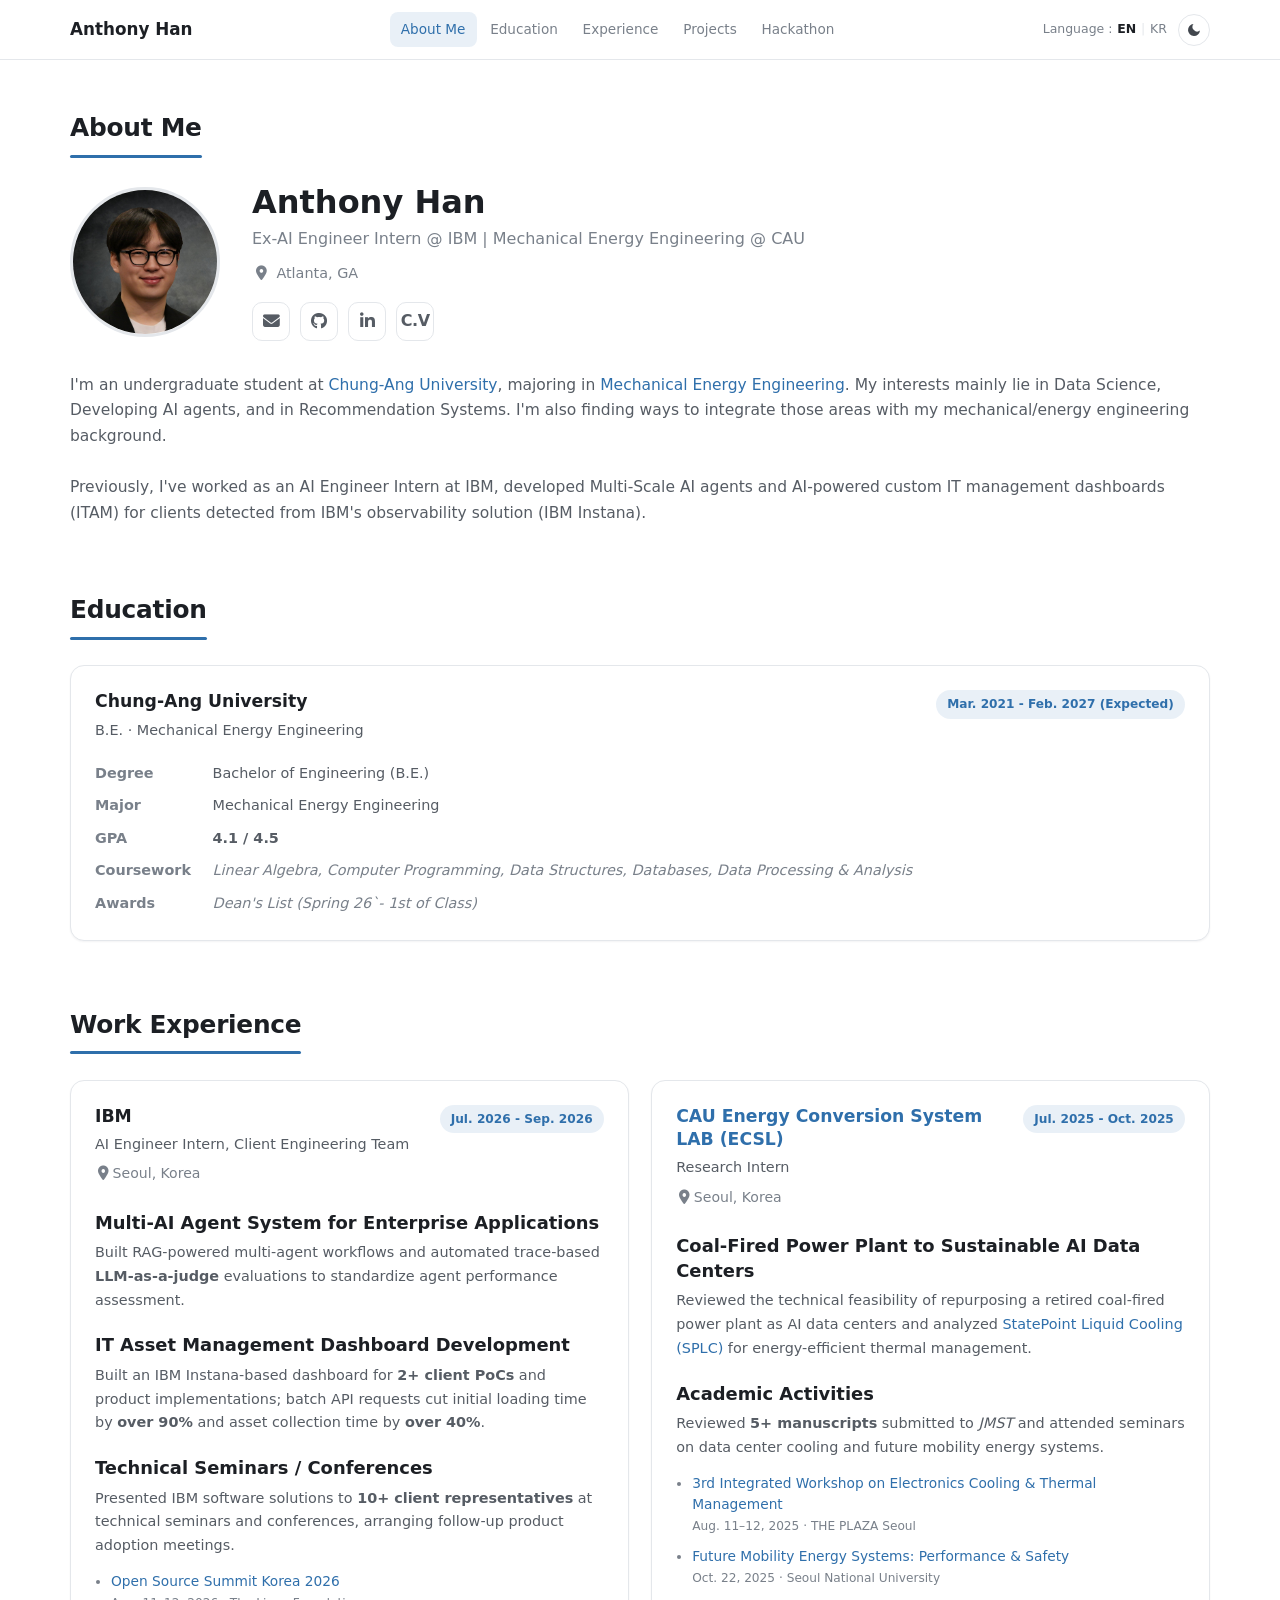
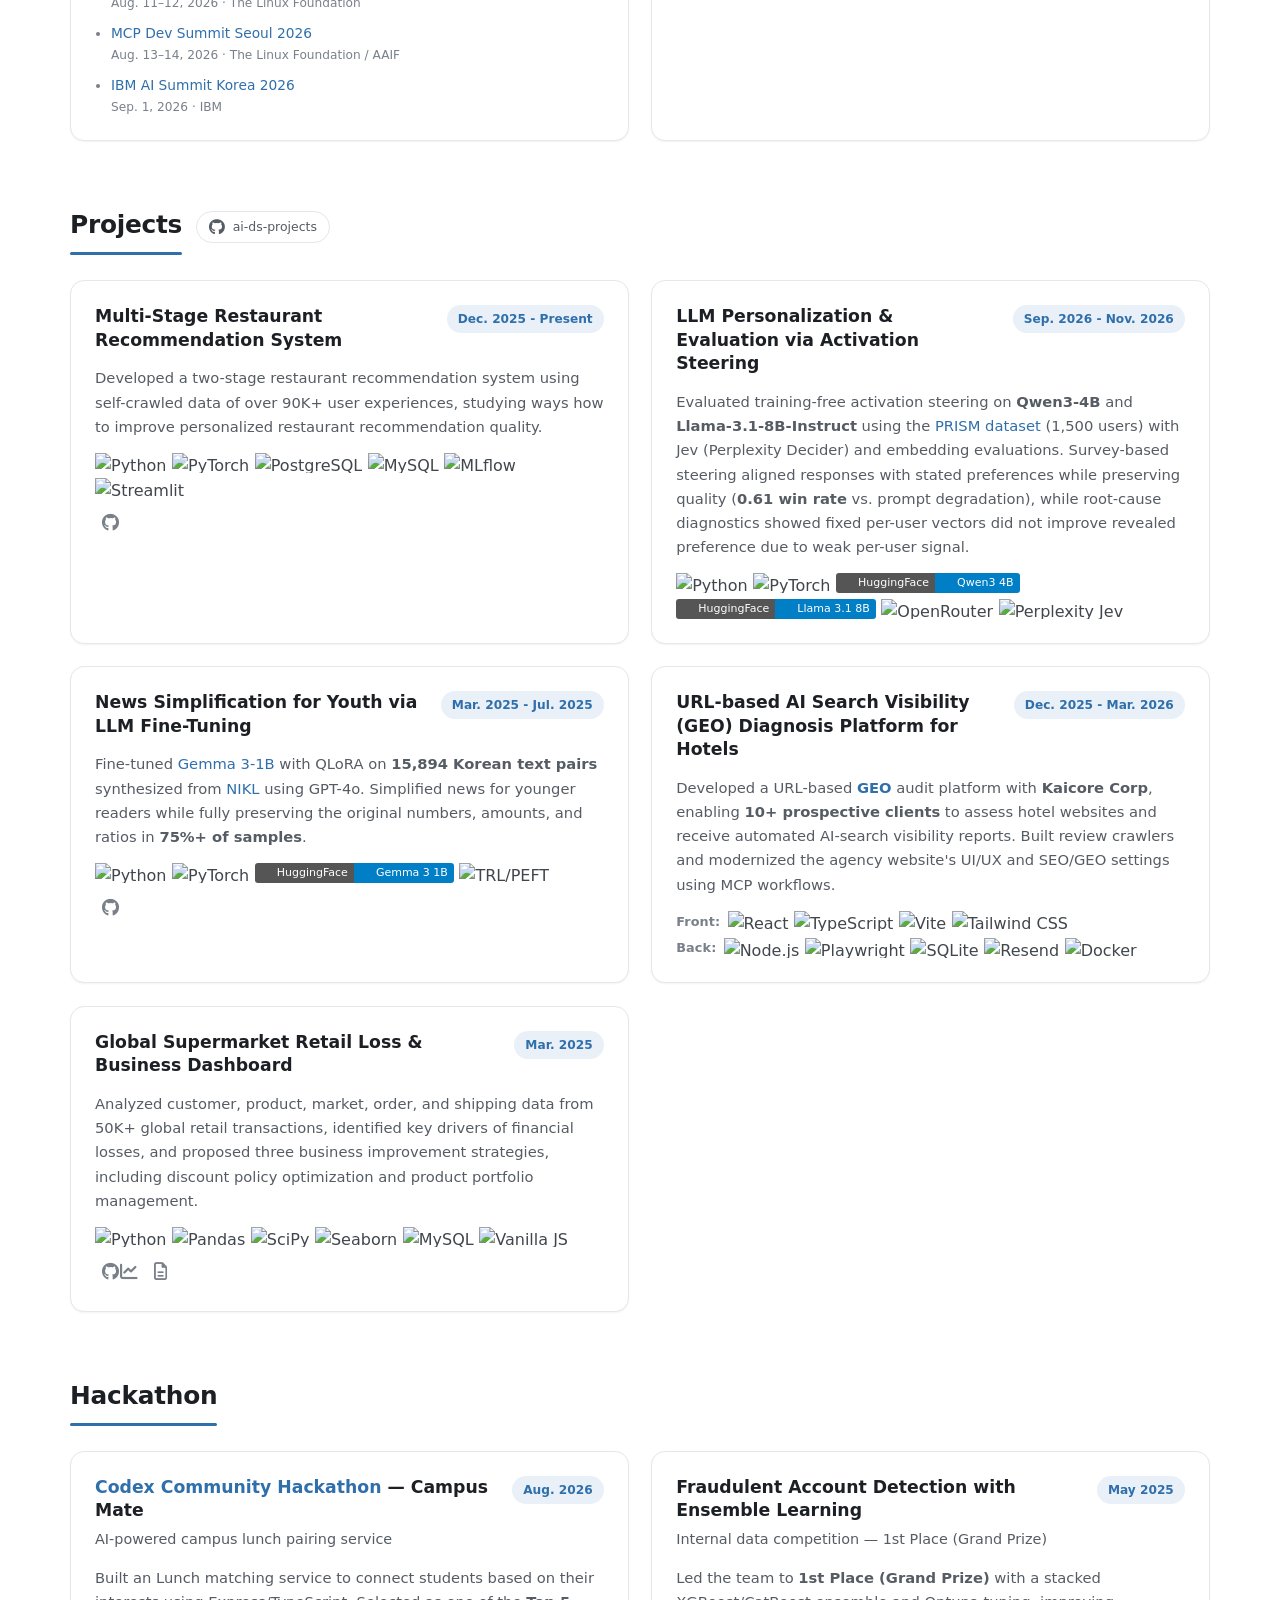
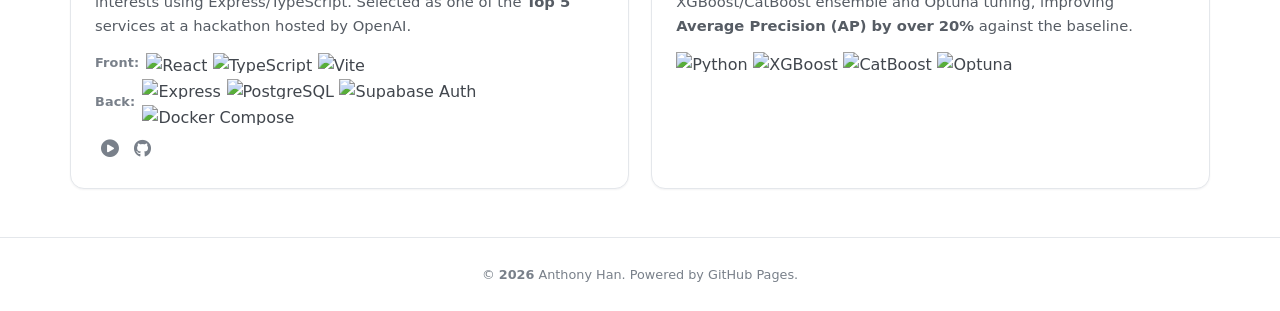
==== commit 1047a2d1: "- Personalized LLM 내용 추가" ====
--- a/index.html
+++ b/index.html
@@ -313,28 +313,38 @@
             <div>
               <h3 class="card__title"><span class="en">LLM Personalization &amp; Evaluation via Activation Steering</span></h3>
             </div>
-            <span class="card__date"><span class="en">Sep. 2026 - Present</span></span>
-          </div>
-          <p class="card__desc">
-            <span class="en">Exploring training-free personalization of Qwen3-0.6B using ratings and survey data from the <a href="https://arxiv.org/pdf/2404.16019">PRISM user dataset</a>, applying activation steering across hidden layers and evaluating responses through LLM-as-a-Judge.</span>
+            <span class="card__date"><span class="en">Sep. 2026 - Nov. 2026</span></span>
+          </div>
+          <p class="card__desc">
+            <span class="en">Evaluated training-free activation steering on <strong>Qwen3-4B</strong> and <strong>Llama-3.1-8B-Instruct</strong> using the <a href="https://arxiv.org/pdf/2404.16019">PRISM dataset</a> (1,500 users) with Jev (Perplexity Decider) and embedding evaluations. Survey-based steering aligned responses with stated preferences while preserving quality (<strong>0.61 win rate</strong> vs. prompt degradation), while root-cause diagnostics showed fixed per-user vectors did not improve revealed preference due to weak per-user signal.</span>
 
           </p>
           <div class="card__meta">
             <span class="tech-stack" aria-label="Tech stack">
               <img src="https://img.shields.io/badge/Python-3776AB?logo=python&amp;logoColor=white" alt="Python" loading="lazy">
               <img src="https://img.shields.io/badge/PyTorch-EE4C2C?logo=pytorch&amp;logoColor=white" alt="PyTorch" loading="lazy">
-              <span class="model-badge" aria-label="Hugging Face, Qwen3 0.6B">
+              <span class="model-badge" aria-label="Hugging Face, Qwen3 4B">
                 <span class="model-badge__label">
                   <img src="https://cdn.simpleicons.org/huggingface/FFFFFF" alt="" aria-hidden="true" loading="lazy">
                   HuggingFace
                 </span>
                 <span class="model-badge__model">
                   <img src="https://cdn.simpleicons.org/qwen/FFFFFF" alt="" aria-hidden="true" loading="lazy">
-                  Qwen3 0.6B
+                  Qwen3 4B
+                </span>
+              </span>
+              <span class="model-badge" aria-label="Hugging Face, Meta, Llama 3.1 8B">
+                <span class="model-badge__label">
+                  <img src="https://cdn.simpleicons.org/huggingface/FFFFFF" alt="" aria-hidden="true" loading="lazy">
+                  HuggingFace
+                </span>
+                <span class="model-badge__model">
+                  <img src="https://cdn.simpleicons.org/meta/FFFFFF" alt="" aria-hidden="true" loading="lazy">
+                  Llama 3.1 8B
                 </span>
               </span>
               <img src="https://img.shields.io/badge/OpenRouter-6467F2?logo=openrouter&amp;logoColor=white" alt="OpenRouter" loading="lazy">
-              <img src="https://img.shields.io/badge/Google%20Colab-F9AB00?logo=googlecolab&amp;logoColor=black" alt="Google Colab" loading="lazy">
+              <img src="https://img.shields.io/badge/Perplexity%20Jev-1FB8CD?logo=perplexity&amp;logoColor=white" alt="Perplexity Jev" loading="lazy">
             </span>
           </div>
         </article>
